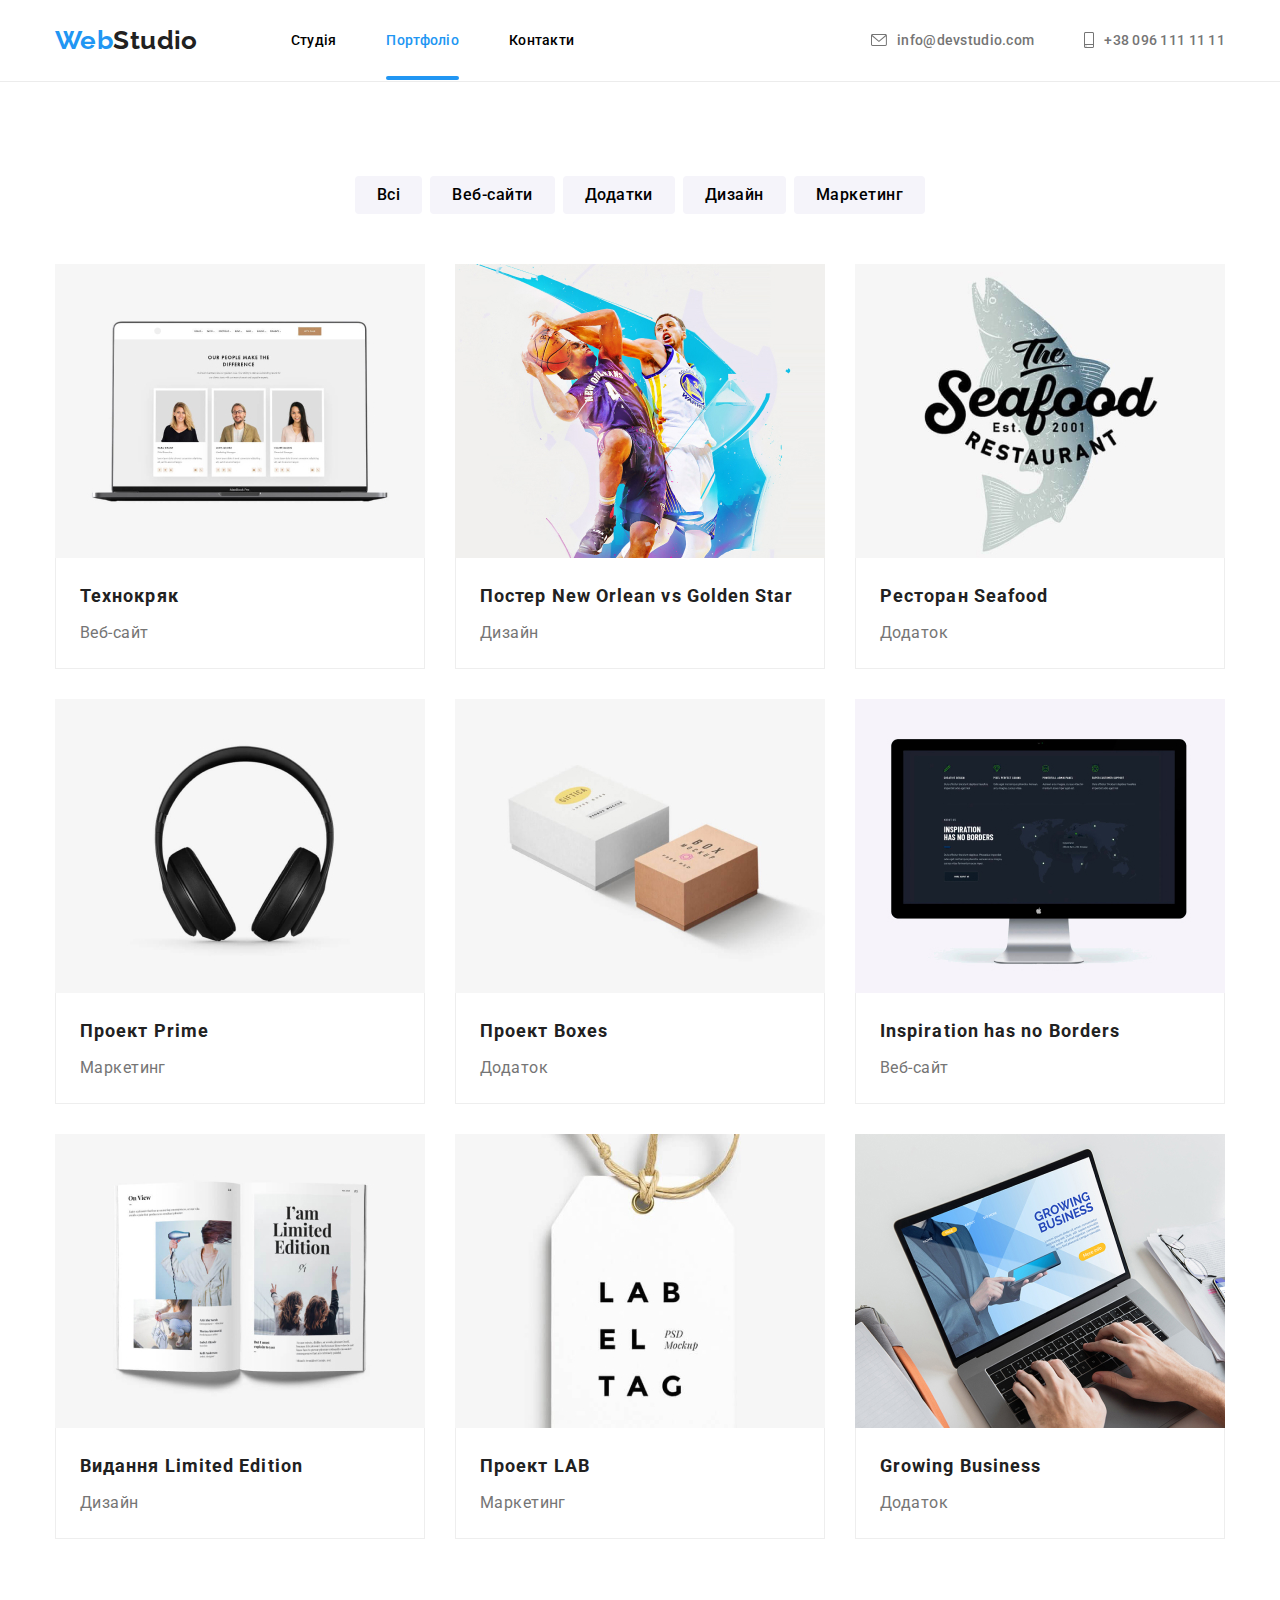
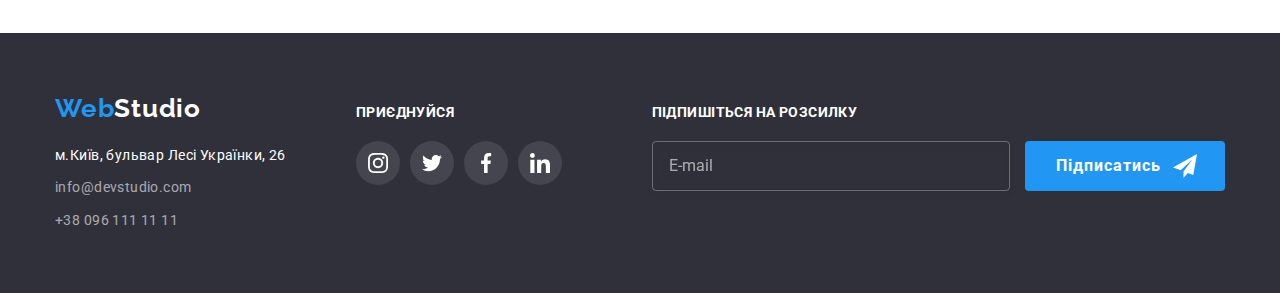
==== portfolio.html @ a579d0d2 "Initial commit" ====
<!DOCTYPE html>
<html lang="en">
	<head>
		<meta charset="UTF-8" />
		<meta http-equiv="X-UA-Compatible" content="IE=edge" />
		<meta name="viewport" content="width=device-width, initial-scale=1.0" />
		<link rel="preconnect" href="https://fonts.googleapis.com" />
		<link rel="preconnect" href="https://fonts.gstatic.com" crossorigin />
		<link
			href="https://fonts.googleapis.com/css2?family=Raleway:wght@700&family=Roboto:wght@400;500;700;900&display=swap"
			rel="stylesheet"
		/>
		<link
			rel="stylesheet"
			href="https://cdnjs.cloudflare.com/ajax/libs/modern-normalize/1.1.0/modern-normalize.min.css"
		/>
		<link rel="stylesheet" href="./css/main.min.css" />
		<title>goit-markup-hw-02</title>
	</head>
	<body class="Page">
		<!--header-->
		<header class="header header-line">
			<div class="header__group container">
				<nav class="header__nav">
<a class="logo link-decor logo-decor" href="./index.html"> Web<span class="logo-dark">Studio</span></a>

					<ul class="nav list">
						<li class="nav__item"> 
							<a class="nav__link link-decor " href="./index.html">Студія</a>
						</li>
						<li class="nav__item"> 
							<a class="nav__link link-decor nav__link--active" href="./portfolio.html">Портфоліо</a>
						</li>
						<li class="nav__item"> 
							<a class="nav__link link-decor" href="#footer">Контакти</a>
						</li>
					</ul>
				</nav>

				<ul class="contacts list">
					<li class="contacts__item">
						<a class="contacts__link link-decor" href="mailto:info@devstudio.com">
							<svg class="contacts__icon-mail">
								<use href="./images/icons.svg#icon-envelope"></use>
							</svg>
							info@devstudio.com
						</a>
					</li>
					<li class="contacts__item">
						<a class="contacts__link link-decor" href="tel:+380961111111">
							<svg class="contacts__icon-phone">
								<use href="./images/icons.svg#icon-smartphone"></use>
							</svg>
							+38 096 111 11 11
						</a>
					</li>
				</ul>
			</div>
		</header>
		<!-- Main content -->
		<main>
			<!-- навігатор по сайту -->
			<section class="portfolio section">
				<div class="container">
					<h1 class="visually-hidden">Наші пропозиції</h1>
					<ul class="portfolio-nav__list list">
						<li class="portfolio-nav__item"><button type="button" class="portfolio-nav__btn">Всі</button></li>
						<li class="portfolio-nav__item"><button type="button" class="portfolio-nav__btn">Веб-сайти</button></li>
						<li class="portfolio-nav__item"><button type="button" class="portfolio-nav__btn">Додатки</button></li>
						<li class="portfolio-nav__item"><button type="button" class="portfolio-nav__btn">Дизайн</button></li>
						<li class="portfolio-nav__item"><button type="button" class="portfolio-nav__btn">Маркетинг</button></li>
					</ul>

					<!-- пропозиції -->
					<ul class="proposition list">
						<li class="proposition__item">
							<a class="proposition__link" href="">
								<div class="overlay">
									<img src="images/img.jpg" alt="laptop" width="370" />
									<p class="overlay__text">
										Ресурс пропонує комплексні пропозиції з різним рівнем функціоналу та сервісів. Все це дозволить
										відвідувачу отримати вичерпні відомості про компанію чи приватну особу.
									</p>
								</div>
								<div class="proposition__decor-text">
									<h2 class="proposition__title">Технокряк</h2>
									<p class="proposition__content">Веб-сайт</p>
								</div>
							</a>
						</li>

						<li class="proposition__item">
							<a class="proposition__link " href="">
								<div class="overlay">
									<img src="images/img1.jpg" alt="basketball" width="370" />
									<p class="overlay__text">
										Ресурс пропонує комплексні пропозиції з різним рівнем функціоналу та сервісів. Все це дозволить
										відвідувачу отримати вичерпні відомості про компанію чи приватну особу.
									</p>
								</div>
								<div class="proposition__decor-text">
									<h2 class="proposition__title">Постер New Orlean vs Golden Star</h2>
									<p class="proposition__content">Дизайн</p>
								</div>
							</a>
						</li>

						<li class="proposition__item">
							<a class="proposition__link" href="">
								<div class="overlay">
									<img src="images/img2.jpg" alt=" logo Seafood restaurant" width="370" />
									<p class="overlay__text">
										Ресурс пропонує комплексні пропозиції з різним рівнем функціоналу та сервісів. Все це дозволить
										відвідувачу отримати вичерпні відомості про компанію чи приватну особу.
									</p>
								</div>
								<div class="proposition__decor-text">
									<h2 class="proposition__title">Ресторан Seafood</h2>
									<p class="proposition__content">Додаток</p>
								</div>
							</a>
						</li>

						<li class="proposition__item">
							<a class="proposition__link" href="">
								<div class="overlay">
									<img src="images/img3.jpg" alt="headphone" width="370" />
									<p class="overlay__text">
										Ресурс пропонує комплексні пропозиції з різним рівнем функціоналу та сервісів. Все це дозволить
										відвідувачу отримати вичерпні відомості про компанію чи приватну особу.
									</p>
								</div>
								<div class="proposition__decor-text">
									<h2 class="proposition__title">Проект Prime</h2>
									<p class="proposition__content">Маркетинг</p>
								</div>
							</a>
						</li>

						<li class="proposition__item">
							<a class="proposition__link" href="">
								<div class="overlay">
									<img src="images/img4.jpg" alt="two small boxes" width="370" />
									<p class="overlay__text">
										Ресурс пропонує комплексні пропозиції з різним рівнем функціоналу та сервісів. Все це дозволить
										відвідувачу отримати вичерпні відомості про компанію чи приватну особу.
									</p>
								</div>
								<div class="proposition__decor-text">
									<h2 class="proposition__title">Проект Boxes</h2>
									<p class="proposition__content">Додаток</p>
								</div>
							</a>
						</li>

						<li class="proposition__item">
							<a class="proposition__link" href="">
								<div class="overlay">
									<img src="images/img5.jpg" alt="monitor" width="370" />
									<p class="overlay__text">
										Ресурс пропонує комплексні пропозиції з різним рівнем функціоналу та сервісів. Все це дозволить
										відвідувачу отримати вичерпні відомості про компанію чи приватну особу.
									</p>
								</div>
								<div class="proposition__decor-text">
									<h2 class="proposition__title">Inspiration has no Borders</h2>
									<p class="proposition__content">Веб-сайт</p>
								</div>
							</a>
						</li>

						<li class="proposition__item">
							<a class="proposition__link" href="">
								<div class="overlay">
									<img src="images/img6.jpg" alt="a book" width="370" />
									<p class="overlay__text">
										Ресурс пропонує комплексні пропозиції з різним рівнем функціоналу та сервісів. Все це дозволить
										відвідувачу отримати вичерпні відомості про компанію чи приватну особу.
									</p>
								</div>
								<div class="proposition__decor-text">
									<h2 class="proposition__title">Видання Limited Edition</h2>
									<p class="proposition__content">Дизайн</p>
								</div>
							</a>
						</li>

						<li class="proposition__item">
							<a class="proposition__link" href="">
								<div class="overlay">
									<img src="images/img7.jpg" alt="some label" width="370" />
									<p class="overlay__text">
										Ресурс пропонує комплексні пропозиції з різним рівнем функціоналу та сервісів. Все це дозволить
										відвідувачу отримати вичерпні відомості про компанію чи приватну особу.
									</p>
								</div>
								<div class="proposition__decor-text">
									<h2 class="proposition__title">Проект LAB</h2>
									<p class="proposition__content">Маркетинг</p>
								</div>
							</a>
						</li>

						<li class="proposition__item">
							<a class="proposition__link" href="">
								<div class="overlay">
									<img src="images/img8.jpg" alt="some one work at laptop" width="370" />
									<p class="overlay__text">
										Ресурс пропонує комплексні пропозиції з різним рівнем функціоналу та сервісів. Все це дозволить
										відвідувачу отримати вичерпні відомості про компанію чи приватну особу.
									</p>
								</div>
								<div class="proposition__decor-text">
									<h2 class="proposition__title">Growing Business</h2>
									<p class="proposition__content">Додаток</p>
								</div>
							</a>
						</li>
					</ul>
				</div>
			</section>
		</main>
		<!-- footer -->
		<footer id="footer" class="footer">
			<div class="footer__group container ">
				<div class="group">
					<a class="footer__link link-decor " href="./index.html">
						<span class="logo">Web</span><span class="footer--logo-white">Studio</span>
					</a>
					<address class="address">
						<ul class="list">
							<li class="address__item">
								<a
									class="address__location link-decor"
									href="https://goo.gl/maps/icbzuspawYWSh7ycA"
									target="_blank"
									rel="noreferrer noopener nofollow"
								>
									м.Київ, бульвар Лесі Українки, 26
								</a>
							</li>
							<li class="address__item">
								<a class="address__contact link-decor" href="mailto:info@devstudio.com">info@devstudio.com</a>
							</li>
							<li class="address__item">
								<a class="address__contact link-decor" href="tel:+380961111111">+38 096 111 11 11</a>
							</li>
						</ul>
					</address>
				</div>
				<div class="join">
					<p class="join__title">Приєднуйся</p>
					<ul class="join__list list">
						<li class="join__item">
							<a class="join__link link-decor" href="">
								<svg class="join__icon">
									<use href="./images/icons.svg#icon-instagram"></use>
								</svg>
							</a>
						</li>
						<li class="join__item">
							<a class="join__link link-decor" href="">
								<svg class="join__icon">
									<use href="./images/icons.svg#icon-twitter"></use>
								</svg>
							</a>
						</li>
						<li class="join__item">
							<a class="join__link link-decor" href="">
								<svg class="join__icon">
									<use href="./images/icons.svg#icon-facebook"></use>
								</svg>
							</a>
						</li>
						<li class="join__item">
							<a class="join__link  link-decor" href="">
								<svg class="join__icon">
									<use href="./images/icons.svg#icon-linkedin"></use>
								</svg>
							</a>
						</li>
					</ul>
				</div>
				<div class="subscription">
					<p class="subscription__title">Підпишіться на розсилку</p>
					<form>
						<label>
							<input class="subscription__input" type="text" name="sing-up" placeholder="E-mail" required />
						</label>

						<button class="subscription__btn" type="submit">
							Підписатись
							<svg class="subscription__icon">
								<use href="./images/icons.svg#icon-send"></use>
							</svg>
						</button>
					</form>
				</div>
			</div>
		</footer>

	</body>
</html>
---- css/main.min.css ----
body{font-family:"Roboto",sans-serif;color:var(--main-color);letter-spacing:.03em;background-color:var(--main-backg-color);font-size:14px;font-weight:400}h1,h2,h3,h4,h5,h6,p{margin:0}.visually-hidden{position:absolute;width:1px;height:1px;margin:-1px;border:0;padding:0;white-space:nowrap;-webkit-clip-path:inset(100%);clip-path:inset(100%);clip:rect(0 0 0 0);overflow:hidden}.list{list-style:none;margin:0;padding-left:0}img{display:block;max-width:100%;height:auto}.container{width:1200px;padding:0px 15px;margin:0 auto}.section{padding-top:94px;padding-bottom:94px}.link-decor{text-decoration:none}.section-hero{text-align:center;font-weight:700;font-size:36px;line-height:1.17;margin-bottom:50px}.header__group{display:-webkit-box;display:-ms-flexbox;display:flex;-webkit-box-align:center;-ms-flex-align:center;align-items:center}.header__group .header__nav{display:-webkit-box;display:-ms-flexbox;display:flex;-webkit-box-align:center;-ms-flex-align:center;align-items:center}.logo{-ms-flex-item-align:center;align-self:center;color:#212121;font-family:"Raleway",sans-serif;font-weight:700;font-size:26px;line-height:1.19;color:#2196f3}.logo-dark{color:#212121}.logo-decor{margin-right:93px}.nav{display:-webkit-box;display:-ms-flexbox;display:flex;margin-top:32px;margin-bottom:32px}.nav__item+.nav__item{margin-left:50px}.nav__link{padding-top:32px;padding-bottom:32px;color:currentColor;font-weight:500;line-height:1.14;letter-spacing:.02em;-webkit-transition:color 250ms cubic-bezier(0.4, 0, 0.2, 1);transition:color 250ms cubic-bezier(0.4, 0, 0.2, 1)}.nav__link:hover,.nav__link:focus{color:#2196f3}.nav__link--active{position:relative;color:#2196f3}.nav__link--active:after{content:"";position:absolute;display:block;bottom:0;left:0;width:100%;height:4px;border-radius:2px;background-color:#2196f3}.contacts{display:-webkit-box;display:-ms-flexbox;display:flex;margin-left:auto}.contacts__item{display:-webkit-box;display:-ms-flexbox;display:flex;-webkit-box-align:center;-ms-flex-align:center;align-items:center}.contacts__item+.contacts__item{margin-left:50px}.contacts__link{display:-webkit-box;display:-ms-flexbox;display:flex;-webkit-box-align:center;-ms-flex-align:center;align-items:center;padding:32px 0;font-weight:500;line-height:1.14px;letter-spacing:.02em;color:#757575;-webkit-transition:color 250ms cubic-bezier(0.4, 0, 0.2, 1);transition:color 250ms cubic-bezier(0.4, 0, 0.2, 1)}.contacts__link:hover,.contacts__link:focus{color:#2196f3}.contacts__icon-mail{fill:currentColor;width:16px;height:12px;margin-right:10px}.contacts__icon-mail:hover{fill:#2196f3}.contacts__icon-phone{fill:currentColor;width:10px;height:16px;margin-right:10px}.contacts__icon-phone:hover{fill:#2196f3}.hero{text-align:center;padding-top:200px;padding-bottom:200px;max-width:1600px;height:600px;margin-left:auto;margin-right:auto;background-image:-webkit-gradient(linear, left top, left bottom, from(rgba(47, 48, 58, 0.4)), to(rgba(47, 48, 58, 0.4))),url(../images/hero.jpg);background-image:linear-gradient(rgba(47, 48, 58, 0.4), rgba(47, 48, 58, 0.4)),url(../images/hero.jpg);background-position:center;background-color:#2f303a;background-repeat:no-repeat;background-size:cover}.hero .hero__title{width:696px;margin:0 auto;margin-bottom:30px;color:#fff;font-weight:900;font-size:44px;line-height:1.36;letter-spacing:.06em;text-transform:uppercase}.order-btn{width:200px;height:50px;border-radius:4px;border:none;background:#2196f3;color:#fff;font-weight:700;font-size:16px;line-height:1.88;letter-spacing:.06em;cursor:pointer;-webkit-transition:background-color 250ms cubic-bezier(0.4, 0, 0.2, 1),-webkit-box-shadow 250ms cubic-bezier(0.4, 0, 0.2, 1);transition:background-color 250ms cubic-bezier(0.4, 0, 0.2, 1),-webkit-box-shadow 250ms cubic-bezier(0.4, 0, 0.2, 1);transition:background-color 250ms cubic-bezier(0.4, 0, 0.2, 1),box-shadow 250ms cubic-bezier(0.4, 0, 0.2, 1);transition:background-color 250ms cubic-bezier(0.4, 0, 0.2, 1),box-shadow 250ms cubic-bezier(0.4, 0, 0.2, 1),-webkit-box-shadow 250ms cubic-bezier(0.4, 0, 0.2, 1)}.order-btn:hover,.order-btn:focus{background-color:#188ce8;-webkit-box-shadow:0px 4px 4px rgba(0,0,0,.15);box-shadow:0px 4px 4px rgba(0,0,0,.15)}.backdrop{position:fixed;top:0;left:0;width:100%;height:100%;opacity:1;z-index:1;background-color:rgba(0,0,0,.2);-webkit-transition:opacity 250ms cubic-bezier(0.4, 0, 0.2, 1);transition:opacity 250ms cubic-bezier(0.4, 0, 0.2, 1)}.backdrop.is-hidden{opacity:0;pointer-events:none}.modal{position:absolute;top:50%;left:50%;-webkit-transform:translate(-50%, -50%) scale(1);transform:translate(-50%, -50%) scale(1);margin:0 auto;padding:40px;width:528px;height:581px;background-color:#fff;-webkit-box-shadow:0px 1px 3px rgba(0,0,0,.12),0px 1px 1px rgba(0,0,0,.14),0px 2px 1px rgba(0,0,0,.2);box-shadow:0px 1px 3px rgba(0,0,0,.12),0px 1px 1px rgba(0,0,0,.14),0px 2px 1px rgba(0,0,0,.2);border-radius:4px}.modal-btn{position:absolute;right:8px;top:8px;display:-webkit-box;display:-ms-flexbox;display:flex;-webkit-box-pack:center;-ms-flex-pack:center;justify-content:center;border-radius:50%;border:1px solid rgba(0,0,0,.1);width:30px;height:30px;background-color:#fff;cursor:pointer;text-decoration:none;-webkit-transition:fill 250ms cubic-bezier(0.4, 0, 0.2, 1),-webkit-box-shadow 250ms cubic-bezier(0.4, 0, 0.2, 1);transition:fill 250ms cubic-bezier(0.4, 0, 0.2, 1),-webkit-box-shadow 250ms cubic-bezier(0.4, 0, 0.2, 1);transition:box-shadow 250ms cubic-bezier(0.4, 0, 0.2, 1),fill 250ms cubic-bezier(0.4, 0, 0.2, 1);transition:box-shadow 250ms cubic-bezier(0.4, 0, 0.2, 1),fill 250ms cubic-bezier(0.4, 0, 0.2, 1),-webkit-box-shadow 250ms cubic-bezier(0.4, 0, 0.2, 1)}.modal-btn:hover,.modal-btn:focus{fill:#2196f3;-webkit-box-shadow:0px 1px 3px rgba(0,0,0,.12),0px 1px 1px rgba(0,0,0,.14),0px 2px 1px rgba(0,0,0,.2);box-shadow:0px 1px 3px rgba(0,0,0,.12),0px 1px 1px rgba(0,0,0,.14),0px 2px 1px rgba(0,0,0,.2)}.modal-btn-icon{width:11px;height:11px;-ms-flex-item-align:center;align-self:center}.form{display:inline-block;width:100%;height:100%;text-align:center}.form__title{margin-bottom:12px;font-weight:700;font-size:20px;line-height:1.15;text-align:center}.form__label{display:block;position:relative;text-align:initial}.form__label+.form__label{margin-top:10px}.form__name{font-size:12px;line-height:1.17;letter-spacing:.01em;color:#757575}.form__input{margin-top:4px;width:448px;height:40px;padding-left:42px;border:1px solid rgba(33,33,33,.2);border-radius:4px;-webkit-transition:border-color 250ms cubic-bezier(0.4, 0, 0.2, 1);transition:border-color 250ms cubic-bezier(0.4, 0, 0.2, 1);outline:rgba(0,0,0,0)}.form__input:focus{border-color:#2196f3}.form__icon{position:absolute;left:12px;bottom:11px;width:18px;height:18px;-webkit-transition:fill 250ms cubic-bezier(0.4, 0, 0.2, 1);transition:fill 250ms cubic-bezier(0.4, 0, 0.2, 1)}.form__input:focus+.form__icon{fill:#2196f3}.form__textarea{margin-top:4px;resize:none;width:448px;height:120px;border:1px solid rgba(33,33,33,.2);border-radius:4px;padding:12px 16px;font-size:12px;line-height:14px;letter-spacing:.01em;-webkit-transition:border-color 250ms cubic-bezier(0.4, 0, 0.2, 1);transition:border-color 250ms cubic-bezier(0.4, 0, 0.2, 1);outline:rgba(0,0,0,0)}.form__textarea:focus{border-color:#2196f3}.form__textarea::-webkit-input-placeholder{color:rgba(117,117,117,.5);font-weight:400;font-size:14px;line-height:1.14;letter-spacing:.01em}.form__textarea::-moz-placeholder{color:rgba(117,117,117,.5);font-weight:400;font-size:14px;line-height:1.14;letter-spacing:.01em}.form__textarea:-ms-input-placeholder{color:rgba(117,117,117,.5);font-weight:400;font-size:14px;line-height:1.14;letter-spacing:.01em}.form__textarea::-ms-input-placeholder{color:rgba(117,117,117,.5);font-weight:400;font-size:14px;line-height:1.14;letter-spacing:.01em}.form__textarea::placeholder{color:rgba(117,117,117,.5);font-weight:400;font-size:14px;line-height:1.14;letter-spacing:.01em}.confirm{display:-webkit-box;display:-ms-flexbox;display:flex;-webkit-box-pack:center;-ms-flex-pack:center;justify-content:center;-webkit-box-align:center;-ms-flex-align:center;align-items:center;margin-top:10px;margin-bottom:30px}.confirm__checkbox{position:absolute;width:1px;height:1px;margin:-1px;border:0;padding:0;white-space:nowrap;-webkit-clip-path:inset(100%);clip-path:inset(100%);clip:rect(0 0 0 0);overflow:hidden}.confirm__agree{display:block;width:16px;height:15px;border:2px solid #212121;border-radius:3px;-webkit-transition-property:background-color,background-image,border-color;transition-property:background-color,background-image,border-color;-webkit-transition-duration:250ms;transition-duration:250ms;-webkit-transition-timing-function:cubic-bezier(0.4, 0, 0.2, 1);transition-timing-function:cubic-bezier(0.4, 0, 0.2, 1)}.confirm__checkbox:checked+.confirm__agree{border-color:#2196f3;background-color:#2196f3;background-image:url(../images/icon-check.svg);background-repeat:no-repeat;background-size:cover;background-origin:border-box}.confirm__text{margin-left:8px;line-height:1.71;color:#757575}.confirm__link{color:#2196f3;margin-left:3px}.submit-btn{width:200px;height:50px;border-radius:4px;border:none;background:#2196f3;color:#fff;font-weight:700;font-size:16px;line-height:1.88;letter-spacing:.06em;cursor:pointer;-webkit-transition:background-color 250ms cubic-bezier(0.4, 0, 0.2, 1),-webkit-box-shadow 250ms cubic-bezier(0.4, 0, 0.2, 1);transition:background-color 250ms cubic-bezier(0.4, 0, 0.2, 1),-webkit-box-shadow 250ms cubic-bezier(0.4, 0, 0.2, 1);transition:background-color 250ms cubic-bezier(0.4, 0, 0.2, 1),box-shadow 250ms cubic-bezier(0.4, 0, 0.2, 1);transition:background-color 250ms cubic-bezier(0.4, 0, 0.2, 1),box-shadow 250ms cubic-bezier(0.4, 0, 0.2, 1),-webkit-box-shadow 250ms cubic-bezier(0.4, 0, 0.2, 1)}.submit-btn:hover,.submit-btn:focus{background-color:#188ce8;-webkit-box-shadow:0px 4px 4px rgba(0,0,0,.15);box-shadow:0px 4px 4px rgba(0,0,0,.15)}.features__list{display:-webkit-box;display:-ms-flexbox;display:flex}.features__item{width:270px}.features__item+.features__item{margin-left:30px}.features__decor{text-align:center;margin-bottom:30px;padding-top:25px;padding-bottom:25px;background-color:#f5f4fa;border-radius:4px}.features__icon{width:70px;height:70px}.features__title{font-size:14px;font-weight:700;line-height:1.42;text-transform:uppercase;margin-bottom:10px}.features__content{line-height:1.71;color:#757575}.work{padding-bottom:94px}.work__list{display:-webkit-box;display:-ms-flexbox;display:flex}.work__item+.work__item{margin-left:30px}.work__item{position:relative}.work__text{position:absolute;display:-webkit-box;display:-ms-flexbox;display:flex;-webkit-box-pack:center;-ms-flex-pack:center;justify-content:center;-webkit-box-align:center;-ms-flex-align:center;align-items:center;width:100%;height:70px;bottom:0;font-weight:700;line-height:1.14;text-align:center;text-transform:uppercase;background-color:rgba(47,48,58,.8);color:#fff}.team--bg{background-color:#f5f4fa}.team__list{display:-webkit-box;display:-ms-flexbox;display:flex}.team__item{background-color:#fff;-webkit-box-shadow:0px 1px 3px rgba(0,0,0,.12),0px 1px 1px rgba(0,0,0,.14),0px 2px 1px rgba(0,0,0,.2);box-shadow:0px 1px 3px rgba(0,0,0,.12),0px 1px 1px rgba(0,0,0,.14),0px 2px 1px rgba(0,0,0,.2);border-radius:0px 0px 4px 4px}.team__item+.team__item{margin-left:30px}.team__decor{padding:30px 0}.team__name{font-weight:500;font-size:16px;line-height:1.19;text-align:center;margin-bottom:10px}.team__profesion{text-align:center;font-size:16px;line-height:1.19;margin-bottom:16px;color:#757575}.networks__list{display:-webkit-box;display:-ms-flexbox;display:flex;-webkit-box-pack:center;-ms-flex-pack:center;justify-content:center}.networks__item:not(:last-child){margin-right:10px}.networks__link{display:-webkit-box;display:-ms-flexbox;display:flex;-webkit-box-pack:center;-ms-flex-pack:center;justify-content:center;-webkit-box-align:center;-ms-flex-align:center;align-items:center;color:#afb1b8;width:44px;height:44px;border-radius:50%;-webkit-transition:background-color 250ms cubic-bezier(0.4, 0, 0.2, 1),color 250ms cubic-bezier(0.4, 0, 0.2, 1);transition:background-color 250ms cubic-bezier(0.4, 0, 0.2, 1),color 250ms cubic-bezier(0.4, 0, 0.2, 1)}.networks__link:hover,.networks__link:focus{background-color:#2196f3;color:#fff}.networks--icon{fill:currentColor;width:20px;height:20px}.customers__list{display:-webkit-box;display:-ms-flexbox;display:flex}.customers__item:not(:last-child){margin-right:30px}.customers__link{display:-webkit-box;display:-ms-flexbox;display:flex;-webkit-box-pack:center;-ms-flex-pack:center;justify-content:center;-webkit-box-align:center;-ms-flex-align:center;align-items:center;width:170px;height:92px;border:1px solid #afb1b8;border-radius:4px;color:#afb1b8;-webkit-transition:color 250ms cubic-bezier(0.4, 0, 0.2, 1),border-color 250ms cubic-bezier(0.4, 0, 0.2, 1);transition:color 250ms cubic-bezier(0.4, 0, 0.2, 1),border-color 250ms cubic-bezier(0.4, 0, 0.2, 1)}.customers__link:hover,.customers__link:focus{color:#2196f3;border-color:#2196f3}.customers--icon{fill:currentColor;width:106px;height:60px}.footer{padding:60px 0;background-color:#2f303a}.footer__group{display:-webkit-box;display:-ms-flexbox;display:flex;-webkit-box-align:baseline;-ms-flex-align:baseline;align-items:baseline}.footer__link{display:inline-block;margin-bottom:20px;font-family:"Raleway";font-style:normal;font-weight:700;font-size:26px;line-height:1.19px;letter-spacing:.03em}.footer--logo-white{color:#fff}.address{font-style:normal}.address__item+.address__item{margin-top:9px}.address__location{color:#fff;font-weight:400;line-height:1.71;-webkit-transition:color 250ms cubic-bezier(0.4, 0, 0.2, 1);transition:color 250ms cubic-bezier(0.4, 0, 0.2, 1)}.address__location:hover,.address__location:focus{color:#2196f3}.address__contact{font-weight:400;line-height:1.71;color:rgba(255,255,255,.6);-webkit-transition:color 250ms cubic-bezier(0.4, 0, 0.2, 1);transition:color 250ms cubic-bezier(0.4, 0, 0.2, 1)}.address__contact:hover,.address__contact:focus{color:#2196f3}.join{margin-left:70px}.join__title{margin-bottom:20px;font-weight:700;line-height:1.14;text-transform:uppercase;color:#fff}.join__list{display:-webkit-box;display:-ms-flexbox;display:flex}.join__link{display:-webkit-box;display:-ms-flexbox;display:flex;-webkit-box-pack:center;-ms-flex-pack:center;justify-content:center;-webkit-box-align:center;-ms-flex-align:center;align-items:center;color:#afb1b8;width:44px;height:44px;border-radius:50%;-webkit-transition:background-color 250ms cubic-bezier(0.4, 0, 0.2, 1);transition:background-color 250ms cubic-bezier(0.4, 0, 0.2, 1);background-color:rgba(255,255,255,.1)}.join__link:hover,.join__link:focus{background-color:#2196f3}.join__icon{fill:currentColor;width:20px;height:20px;color:#fff}.join__item:not(:last-child){margin-right:10px}.subscription{margin-left:auto}.subscription__title{margin-bottom:20px;font-weight:700;line-height:1.14;text-transform:uppercase;color:#fff}.subscription__input{width:358px;height:50px;padding-left:16px;border:1px solid rgba(255,255,255,.3);-webkit-filter:drop-shadow(0px 4px 4px rgba(0, 0, 0, 0.15));filter:drop-shadow(0px 4px 4px rgba(0, 0, 0, 0.15));border-radius:4px;background-color:rgba(0,0,0,0);color:#afb1b8;-webkit-transition:border-color 250ms cubic-bezier(0.4, 0, 0.2, 1);transition:border-color 250ms cubic-bezier(0.4, 0, 0.2, 1);outline:rgba(0,0,0,0)}.subscription__input:focus{border-color:#2196f3}.subscription__input::-webkit-input-placeholder{font-size:16px;line-height:20px;color:rgba(255,255,255,.6)}.subscription__input::-moz-placeholder{font-size:16px;line-height:20px;color:rgba(255,255,255,.6)}.subscription__input:-ms-input-placeholder{font-size:16px;line-height:20px;color:rgba(255,255,255,.6)}.subscription__input::-ms-input-placeholder{font-size:16px;line-height:20px;color:rgba(255,255,255,.6)}.subscription__input::placeholder{font-size:16px;line-height:20px;color:rgba(255,255,255,.6)}.subscription__btn{position:relative;margin-left:12px;padding:10px 62px 10px 29px;width:200px;height:50px;border-radius:4px;border:none;background-color:#2196f3;color:#fff;font-weight:700;font-size:16px;line-height:1.88;letter-spacing:.06em;font-family:inherit;cursor:pointer;-webkit-transition:background-color 250ms cubic-bezier(0.4, 0, 0.2, 1),-webkit-box-shadow 250ms cubic-bezier(0.4, 0, 0.2, 1);transition:background-color 250ms cubic-bezier(0.4, 0, 0.2, 1),-webkit-box-shadow 250ms cubic-bezier(0.4, 0, 0.2, 1);transition:background-color 250ms cubic-bezier(0.4, 0, 0.2, 1),box-shadow 250ms cubic-bezier(0.4, 0, 0.2, 1);transition:background-color 250ms cubic-bezier(0.4, 0, 0.2, 1),box-shadow 250ms cubic-bezier(0.4, 0, 0.2, 1),-webkit-box-shadow 250ms cubic-bezier(0.4, 0, 0.2, 1)}.subscription__btn:hover,.subscription__btn:focus{background-color:#188ce8;-webkit-box-shadow:0px 4px 4px rgba(0,0,0,.15);box-shadow:0px 4px 4px rgba(0,0,0,.15)}.subscription__icon{position:absolute;top:13px;right:28px;width:24px;height:24px}.header-line{border-bottom:1px solid #ececec}.portfolio-nav__list{display:-webkit-box;display:-ms-flexbox;display:flex;-webkit-box-pack:center;-ms-flex-pack:center;justify-content:center;margin-bottom:50px}.portfolio-nav__item+.portfolio-nav__item{margin-left:8px}.portfolio-nav__btn{display:inline-block;border:none;border-radius:4px;font-family:inherit;font-weight:500;font-size:16px;line-height:1.62;text-align:center;letter-spacing:.03em;cursor:pointer;padding:6px 22px;background-color:#f5f4fa;-webkit-transition:color 250ms cubic-bezier(0.4, 0, 0.2, 1),background-color 250ms cubic-bezier(0.4, 0, 0.2, 1),-webkit-box-shadow 250ms cubic-bezier(0.4, 0, 0.2, 1);transition:color 250ms cubic-bezier(0.4, 0, 0.2, 1),background-color 250ms cubic-bezier(0.4, 0, 0.2, 1),-webkit-box-shadow 250ms cubic-bezier(0.4, 0, 0.2, 1);transition:color 250ms cubic-bezier(0.4, 0, 0.2, 1),background-color 250ms cubic-bezier(0.4, 0, 0.2, 1),box-shadow 250ms cubic-bezier(0.4, 0, 0.2, 1);transition:color 250ms cubic-bezier(0.4, 0, 0.2, 1),background-color 250ms cubic-bezier(0.4, 0, 0.2, 1),box-shadow 250ms cubic-bezier(0.4, 0, 0.2, 1),-webkit-box-shadow 250ms cubic-bezier(0.4, 0, 0.2, 1)}.portfolio-nav__btn:hover,.portfolio-nav__btn:focus{background-color:#2196f3;color:#fff;-webkit-box-shadow:0px 3px 1px rgba(0,0,0,.1),0px 1px 2px rgba(0,0,0,.08),0px 2px 2px rgba(0,0,0,.12);box-shadow:0px 3px 1px rgba(0,0,0,.1),0px 1px 2px rgba(0,0,0,.08),0px 2px 2px rgba(0,0,0,.12)}.proposition{display:-webkit-box;display:-ms-flexbox;display:flex;-ms-flex-wrap:wrap;flex-wrap:wrap}.proposition__item{margin-right:30px;margin-bottom:30px}.proposition__item:nth-child(3n){margin-right:0}.proposition__item:nth-last-child(-n+3){margin-bottom:0}.proposition__link{display:block;text-decoration:none;-webkit-transition:-webkit-box-shadow 250ms cubic-bezier(0.4, 0, 0.2, 1);transition:-webkit-box-shadow 250ms cubic-bezier(0.4, 0, 0.2, 1);transition:box-shadow 250ms cubic-bezier(0.4, 0, 0.2, 1);transition:box-shadow 250ms cubic-bezier(0.4, 0, 0.2, 1), -webkit-box-shadow 250ms cubic-bezier(0.4, 0, 0.2, 1)}.proposition__link:hover,.proposition__link:focus{-webkit-box-shadow:0px 1px 1px rgba(0,0,0,.12),0px 4px 4px rgba(0,0,0,.06),1px 4px 6px rgba(0,0,0,.16);box-shadow:0px 1px 1px rgba(0,0,0,.12),0px 4px 4px rgba(0,0,0,.06),1px 4px 6px rgba(0,0,0,.16)}.proposition__decor-text{padding:20px 24px;border:1px solid #eee;border-top:none}.proposition__title{margin-bottom:4px;color:#212121;font-weight:700;font-size:18px;line-height:2;letter-spacing:.06em}.proposition__content{color:#757575;font-size:16px;line-height:1.87}.overlay{position:relative;overflow:hidden}.overlay__text{position:absolute;display:inline-block;top:0;left:0;width:100%;height:100%;font-size:18px;line-height:1.56;color:#fff;opacity:0;background-color:rgba(33,150,243,.9);padding:63px 24px;-webkit-transform:translateY(100%);transform:translateY(100%);-webkit-transition:background-color 250ms cubic-bezier(0.4, 0, 0.2, 1),opacity 250ms cubic-bezier(0.4, 0, 0.2, 1),-webkit-transform 250ms cubic-bezier(0.4, 0, 0.2, 1);transition:background-color 250ms cubic-bezier(0.4, 0, 0.2, 1),opacity 250ms cubic-bezier(0.4, 0, 0.2, 1),-webkit-transform 250ms cubic-bezier(0.4, 0, 0.2, 1);transition:background-color 250ms cubic-bezier(0.4, 0, 0.2, 1),opacity 250ms cubic-bezier(0.4, 0, 0.2, 1),transform 250ms cubic-bezier(0.4, 0, 0.2, 1);transition:background-color 250ms cubic-bezier(0.4, 0, 0.2, 1),opacity 250ms cubic-bezier(0.4, 0, 0.2, 1),transform 250ms cubic-bezier(0.4, 0, 0.2, 1),-webkit-transform 250ms cubic-bezier(0.4, 0, 0.2, 1)}.proposition__link:hover .overlay__text,.proposition__link:focus .overlay__text{opacity:1;-webkit-transform:translateY(0);transform:translateY(0)}/*# sourceMappingURL=main.min.css.map */
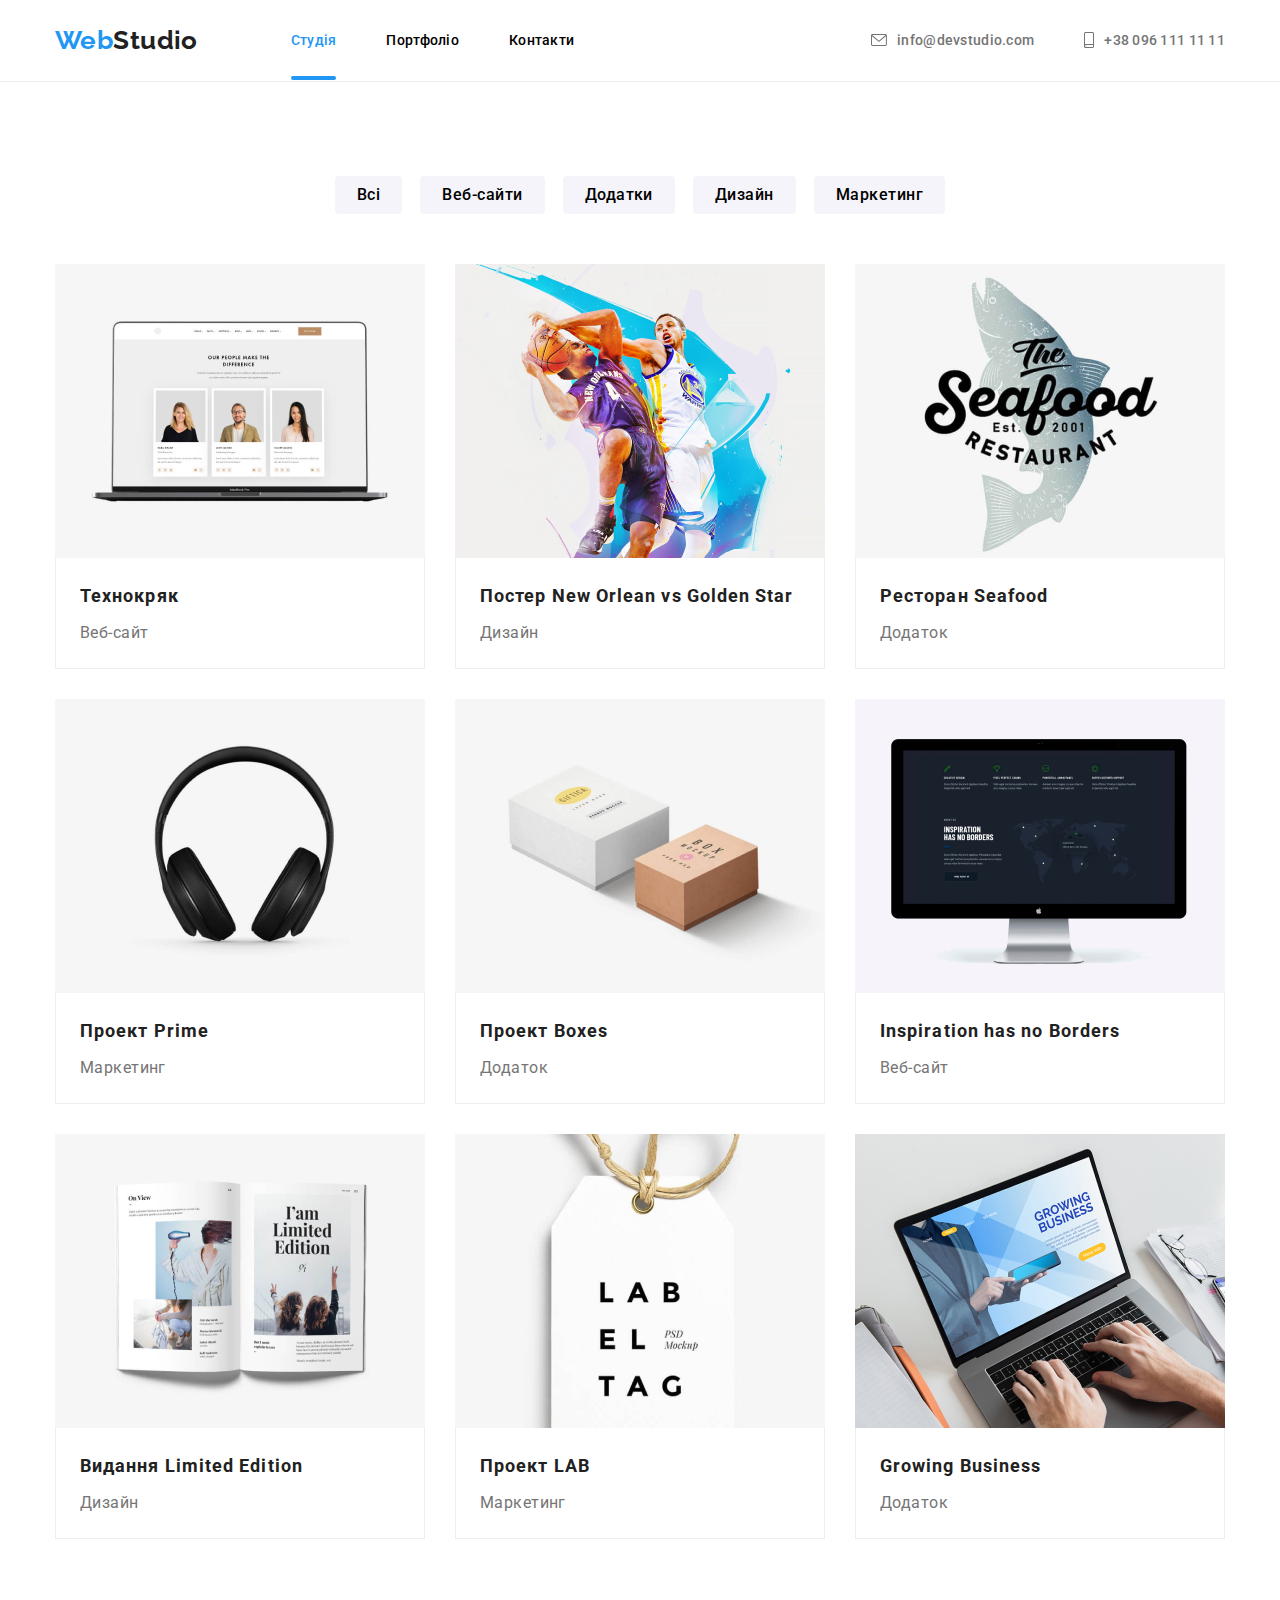
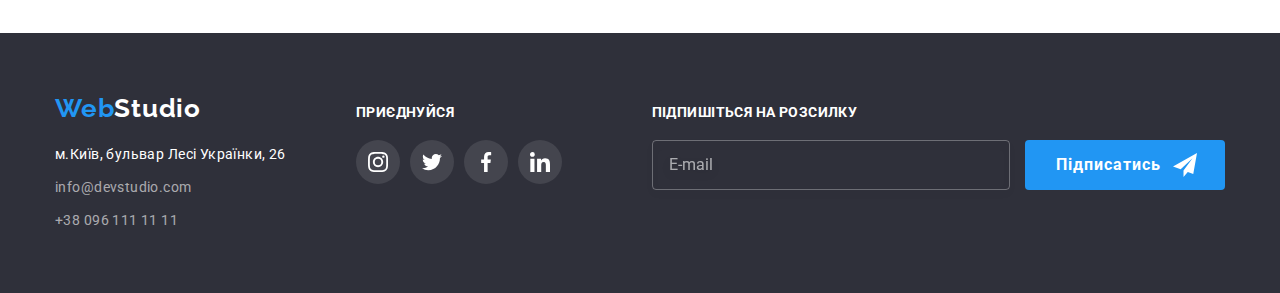
==== commit bca2fb0e: "add adaptive to porfolio" ====
--- a/portfolio.html
+++ b/portfolio.html
@@ -22,16 +22,61 @@
 		<header class="header header-line">
 			<div class="header__group container">
 				<nav class="header__nav">
-<a class="logo link-decor logo-decor" href="./index.html"> Web<span class="logo-dark">Studio</span></a>
+					<a class="logo link-decor logo-decor" href="./index.html"> Web<span class="logo-dark">Studio</span></a>
+
+					<button type="button" class="burger-btn" data-menu-button>
+						<svg class="burger-mobil" width="40" height="40">
+							<use class="icon-burger" href="./images/icons.svg#icon-burger"></use>
+							<use class="icon-close" href="./images/icons.svg#icon-close"></use>
+						</svg>
+					</button>
+
+					<!-- Mobile menu -->
+					<div class="mobile-menu" data-menu>
+						<ul class="mobile-list-nav list">
+							<li class="mobile-item-nav">
+								<a class="mobile-link-nav link-decor active" href="./index.html">Студія</a>
+							</li>
+							<li class="mobile-item-nav">
+								<a class="mobile-link-nav link-decor" href="./portfolio.html">Портфоліо</a>
+							</li>
+							<li class="mobile-item-nav">
+								<a class="mobile-link-nav link-decor" href="#footer">Контакти</a>
+							</li>
+						</ul>
+
+						<ul class="mobile-list-contact list">
+							<li class="mobile-item-contact">
+								<a class="mobile-link-phone link-decor" href="tel:+380961111111">+38 096 111 11 11</a>
+							</li>
+							<li class="mobile-item-contact">
+								<a class="mobile-link-mail link-decor" href="mailto:info@devstudio.com">info@devstudio.com</a>
+							</li>
+						</ul>
+						<ul class="mobile-list-networks list">
+							<li class="mobile-item-networks">
+								<a class="mobile-link-networks link-decor" href="">Instagram</a>
+							</li>
+							<li class="mobile-item-networks">
+								<a class="mobile-link-networks link-decor" href="">Twitter</a>
+							</li>
+							<li class="mobile-item-networks">
+								<a class="mobile-link-networks link-decor" href="">Facebook</a>
+							</li>
+							<li class="mobile-item-networks">
+								<a class="mobile-link-networks link-decor" href="">LinkedIn</a>
+							</li>
+						</ul>
+					</div>
 
 					<ul class="nav list">
-						<li class="nav__item"> 
-							<a class="nav__link link-decor " href="./index.html">Студія</a>
-						</li>
-						<li class="nav__item"> 
-							<a class="nav__link link-decor nav__link--active" href="./portfolio.html">Портфоліо</a>
-						</li>
-						<li class="nav__item"> 
+						<li class="nav__item">
+							<a class="nav__link link-decor nav__link--active" href="./index.html">Студія</a>
+						</li>
+						<li class="nav__item">
+							<a class="nav__link link-decor" href="./portfolio.html">Портфоліо</a>
+						</li>
+						<li class="nav__item">
 							<a class="nav__link link-decor" href="#footer">Контакти</a>
 						</li>
 					</ul>
@@ -90,7 +135,7 @@
 						</li>
 
 						<li class="proposition__item">
-							<a class="proposition__link " href="">
+							<a class="proposition__link" href="">
 								<div class="overlay">
 									<img src="images/img1.jpg" alt="basketball" width="370" />
 									<p class="overlay__text">
@@ -222,9 +267,9 @@
 		</main>
 		<!-- footer -->
 		<footer id="footer" class="footer">
-			<div class="footer__group container ">
+			<div class="footer__group container">
 				<div class="group">
-					<a class="footer__link link-decor " href="./index.html">
+					<a class="footer__link link-decor" href="./index.html">
 						<span class="logo">Web</span><span class="footer--logo-white">Studio</span>
 					</a>
 					<address class="address">
@@ -273,7 +318,7 @@
 							</a>
 						</li>
 						<li class="join__item">
-							<a class="join__link  link-decor" href="">
+							<a class="join__link link-decor" href="">
 								<svg class="join__icon">
 									<use href="./images/icons.svg#icon-linkedin"></use>
 								</svg>
@@ -299,5 +344,6 @@
 			</div>
 		</footer>
 
+		<script src="./js/menu.js"></script>
 	</body>
 </html>
--- a/css/main.min.css
+++ b/css/main.min.css
@@ -1 +1 @@
-body{font-family:"Roboto",sans-serif;color:var(--main-color);letter-spacing:.03em;background-color:var(--main-backg-color);font-size:14px;font-weight:400}h1,h2,h3,h4,h5,h6,p{margin:0}.visually-hidden{position:absolute;width:1px;height:1px;margin:-1px;border:0;padding:0;white-space:nowrap;-webkit-clip-path:inset(100%);clip-path:inset(100%);clip:rect(0 0 0 0);overflow:hidden}.list{list-style:none;margin:0;padding-left:0}img{display:block;max-width:100%;height:auto}.container{width:1200px;padding:0px 15px;margin:0 auto}.section{padding-top:94px;padding-bottom:94px}.link-decor{text-decoration:none}.section-hero{text-align:center;font-weight:700;font-size:36px;line-height:1.17;margin-bottom:50px}.header__group{display:-webkit-box;display:-ms-flexbox;display:flex;-webkit-box-align:center;-ms-flex-align:center;align-items:center}.header__group .header__nav{display:-webkit-box;display:-ms-flexbox;display:flex;-webkit-box-align:center;-ms-flex-align:center;align-items:center}.logo{-ms-flex-item-align:center;align-self:center;color:#212121;font-family:"Raleway",sans-serif;font-weight:700;font-size:26px;line-height:1.19;color:#2196f3}.logo-dark{color:#212121}.logo-decor{margin-right:93px}.nav{display:-webkit-box;display:-ms-flexbox;display:flex;margin-top:32px;margin-bottom:32px}.nav__item+.nav__item{margin-left:50px}.nav__link{padding-top:32px;padding-bottom:32px;color:currentColor;font-weight:500;line-height:1.14;letter-spacing:.02em;-webkit-transition:color 250ms cubic-bezier(0.4, 0, 0.2, 1);transition:color 250ms cubic-bezier(0.4, 0, 0.2, 1)}.nav__link:hover,.nav__link:focus{color:#2196f3}.nav__link--active{position:relative;color:#2196f3}.nav__link--active:after{content:"";position:absolute;display:block;bottom:0;left:0;width:100%;height:4px;border-radius:2px;background-color:#2196f3}.contacts{display:-webkit-box;display:-ms-flexbox;display:flex;margin-left:auto}.contacts__item{display:-webkit-box;display:-ms-flexbox;display:flex;-webkit-box-align:center;-ms-flex-align:center;align-items:center}.contacts__item+.contacts__item{margin-left:50px}.contacts__link{display:-webkit-box;display:-ms-flexbox;display:flex;-webkit-box-align:center;-ms-flex-align:center;align-items:center;padding:32px 0;font-weight:500;line-height:1.14px;letter-spacing:.02em;color:#757575;-webkit-transition:color 250ms cubic-bezier(0.4, 0, 0.2, 1);transition:color 250ms cubic-bezier(0.4, 0, 0.2, 1)}.contacts__link:hover,.contacts__link:focus{color:#2196f3}.contacts__icon-mail{fill:currentColor;width:16px;height:12px;margin-right:10px}.contacts__icon-mail:hover{fill:#2196f3}.contacts__icon-phone{fill:currentColor;width:10px;height:16px;margin-right:10px}.contacts__icon-phone:hover{fill:#2196f3}.hero{text-align:center;padding-top:200px;padding-bottom:200px;max-width:1600px;height:600px;margin-left:auto;margin-right:auto;background-image:-webkit-gradient(linear, left top, left bottom, from(rgba(47, 48, 58, 0.4)), to(rgba(47, 48, 58, 0.4))),url(../images/hero.jpg);background-image:linear-gradient(rgba(47, 48, 58, 0.4), rgba(47, 48, 58, 0.4)),url(../images/hero.jpg);background-position:center;background-color:#2f303a;background-repeat:no-repeat;background-size:cover}.hero .hero__title{width:696px;margin:0 auto;margin-bottom:30px;color:#fff;font-weight:900;font-size:44px;line-height:1.36;letter-spacing:.06em;text-transform:uppercase}.order-btn{width:200px;height:50px;border-radius:4px;border:none;background:#2196f3;color:#fff;font-weight:700;font-size:16px;line-height:1.88;letter-spacing:.06em;cursor:pointer;-webkit-transition:background-color 250ms cubic-bezier(0.4, 0, 0.2, 1),-webkit-box-shadow 250ms cubic-bezier(0.4, 0, 0.2, 1);transition:background-color 250ms cubic-bezier(0.4, 0, 0.2, 1),-webkit-box-shadow 250ms cubic-bezier(0.4, 0, 0.2, 1);transition:background-color 250ms cubic-bezier(0.4, 0, 0.2, 1),box-shadow 250ms cubic-bezier(0.4, 0, 0.2, 1);transition:background-color 250ms cubic-bezier(0.4, 0, 0.2, 1),box-shadow 250ms cubic-bezier(0.4, 0, 0.2, 1),-webkit-box-shadow 250ms cubic-bezier(0.4, 0, 0.2, 1)}.order-btn:hover,.order-btn:focus{background-color:#188ce8;-webkit-box-shadow:0px 4px 4px rgba(0,0,0,.15);box-shadow:0px 4px 4px rgba(0,0,0,.15)}.backdrop{position:fixed;top:0;left:0;width:100%;height:100%;opacity:1;z-index:1;background-color:rgba(0,0,0,.2);-webkit-transition:opacity 250ms cubic-bezier(0.4, 0, 0.2, 1);transition:opacity 250ms cubic-bezier(0.4, 0, 0.2, 1)}.backdrop.is-hidden{opacity:0;pointer-events:none}.modal{position:absolute;top:50%;left:50%;-webkit-transform:translate(-50%, -50%) scale(1);transform:translate(-50%, -50%) scale(1);margin:0 auto;padding:40px;width:528px;height:581px;background-color:#fff;-webkit-box-shadow:0px 1px 3px rgba(0,0,0,.12),0px 1px 1px rgba(0,0,0,.14),0px 2px 1px rgba(0,0,0,.2);box-shadow:0px 1px 3px rgba(0,0,0,.12),0px 1px 1px rgba(0,0,0,.14),0px 2px 1px rgba(0,0,0,.2);border-radius:4px}.modal-btn{position:absolute;right:8px;top:8px;display:-webkit-box;display:-ms-flexbox;display:flex;-webkit-box-pack:center;-ms-flex-pack:center;justify-content:center;border-radius:50%;border:1px solid rgba(0,0,0,.1);width:30px;height:30px;background-color:#fff;cursor:pointer;text-decoration:none;-webkit-transition:fill 250ms cubic-bezier(0.4, 0, 0.2, 1),-webkit-box-shadow 250ms cubic-bezier(0.4, 0, 0.2, 1);transition:fill 250ms cubic-bezier(0.4, 0, 0.2, 1),-webkit-box-shadow 250ms cubic-bezier(0.4, 0, 0.2, 1);transition:box-shadow 250ms cubic-bezier(0.4, 0, 0.2, 1),fill 250ms cubic-bezier(0.4, 0, 0.2, 1);transition:box-shadow 250ms cubic-bezier(0.4, 0, 0.2, 1),fill 250ms cubic-bezier(0.4, 0, 0.2, 1),-webkit-box-shadow 250ms cubic-bezier(0.4, 0, 0.2, 1)}.modal-btn:hover,.modal-btn:focus{fill:#2196f3;-webkit-box-shadow:0px 1px 3px rgba(0,0,0,.12),0px 1px 1px rgba(0,0,0,.14),0px 2px 1px rgba(0,0,0,.2);box-shadow:0px 1px 3px rgba(0,0,0,.12),0px 1px 1px rgba(0,0,0,.14),0px 2px 1px rgba(0,0,0,.2)}.modal-btn-icon{width:11px;height:11px;-ms-flex-item-align:center;align-self:center}.form{display:inline-block;width:100%;height:100%;text-align:center}.form__title{margin-bottom:12px;font-weight:700;font-size:20px;line-height:1.15;text-align:center}.form__label{display:block;position:relative;text-align:initial}.form__label+.form__label{margin-top:10px}.form__name{font-size:12px;line-height:1.17;letter-spacing:.01em;color:#757575}.form__input{margin-top:4px;width:448px;height:40px;padding-left:42px;border:1px solid rgba(33,33,33,.2);border-radius:4px;-webkit-transition:border-color 250ms cubic-bezier(0.4, 0, 0.2, 1);transition:border-color 250ms cubic-bezier(0.4, 0, 0.2, 1);outline:rgba(0,0,0,0)}.form__input:focus{border-color:#2196f3}.form__icon{position:absolute;left:12px;bottom:11px;width:18px;height:18px;-webkit-transition:fill 250ms cubic-bezier(0.4, 0, 0.2, 1);transition:fill 250ms cubic-bezier(0.4, 0, 0.2, 1)}.form__input:focus+.form__icon{fill:#2196f3}.form__textarea{margin-top:4px;resize:none;width:448px;height:120px;border:1px solid rgba(33,33,33,.2);border-radius:4px;padding:12px 16px;font-size:12px;line-height:14px;letter-spacing:.01em;-webkit-transition:border-color 250ms cubic-bezier(0.4, 0, 0.2, 1);transition:border-color 250ms cubic-bezier(0.4, 0, 0.2, 1);outline:rgba(0,0,0,0)}.form__textarea:focus{border-color:#2196f3}.form__textarea::-webkit-input-placeholder{color:rgba(117,117,117,.5);font-weight:400;font-size:14px;line-height:1.14;letter-spacing:.01em}.form__textarea::-moz-placeholder{color:rgba(117,117,117,.5);font-weight:400;font-size:14px;line-height:1.14;letter-spacing:.01em}.form__textarea:-ms-input-placeholder{color:rgba(117,117,117,.5);font-weight:400;font-size:14px;line-height:1.14;letter-spacing:.01em}.form__textarea::-ms-input-placeholder{color:rgba(117,117,117,.5);font-weight:400;font-size:14px;line-height:1.14;letter-spacing:.01em}.form__textarea::placeholder{color:rgba(117,117,117,.5);font-weight:400;font-size:14px;line-height:1.14;letter-spacing:.01em}.confirm{display:-webkit-box;display:-ms-flexbox;display:flex;-webkit-box-pack:center;-ms-flex-pack:center;justify-content:center;-webkit-box-align:center;-ms-flex-align:center;align-items:center;margin-top:10px;margin-bottom:30px}.confirm__checkbox{position:absolute;width:1px;height:1px;margin:-1px;border:0;padding:0;white-space:nowrap;-webkit-clip-path:inset(100%);clip-path:inset(100%);clip:rect(0 0 0 0);overflow:hidden}.confirm__agree{display:block;width:16px;height:15px;border:2px solid #212121;border-radius:3px;-webkit-transition-property:background-color,background-image,border-color;transition-property:background-color,background-image,border-color;-webkit-transition-duration:250ms;transition-duration:250ms;-webkit-transition-timing-function:cubic-bezier(0.4, 0, 0.2, 1);transition-timing-function:cubic-bezier(0.4, 0, 0.2, 1)}.confirm__checkbox:checked+.confirm__agree{border-color:#2196f3;background-color:#2196f3;background-image:url(../images/icon-check.svg);background-repeat:no-repeat;background-size:cover;background-origin:border-box}.confirm__text{margin-left:8px;line-height:1.71;color:#757575}.confirm__link{color:#2196f3;margin-left:3px}.submit-btn{width:200px;height:50px;border-radius:4px;border:none;background:#2196f3;color:#fff;font-weight:700;font-size:16px;line-height:1.88;letter-spacing:.06em;cursor:pointer;-webkit-transition:background-color 250ms cubic-bezier(0.4, 0, 0.2, 1),-webkit-box-shadow 250ms cubic-bezier(0.4, 0, 0.2, 1);transition:background-color 250ms cubic-bezier(0.4, 0, 0.2, 1),-webkit-box-shadow 250ms cubic-bezier(0.4, 0, 0.2, 1);transition:background-color 250ms cubic-bezier(0.4, 0, 0.2, 1),box-shadow 250ms cubic-bezier(0.4, 0, 0.2, 1);transition:background-color 250ms cubic-bezier(0.4, 0, 0.2, 1),box-shadow 250ms cubic-bezier(0.4, 0, 0.2, 1),-webkit-box-shadow 250ms cubic-bezier(0.4, 0, 0.2, 1)}.submit-btn:hover,.submit-btn:focus{background-color:#188ce8;-webkit-box-shadow:0px 4px 4px rgba(0,0,0,.15);box-shadow:0px 4px 4px rgba(0,0,0,.15)}.features__list{display:-webkit-box;display:-ms-flexbox;display:flex}.features__item{width:270px}.features__item+.features__item{margin-left:30px}.features__decor{text-align:center;margin-bottom:30px;padding-top:25px;padding-bottom:25px;background-color:#f5f4fa;border-radius:4px}.features__icon{width:70px;height:70px}.features__title{font-size:14px;font-weight:700;line-height:1.42;text-transform:uppercase;margin-bottom:10px}.features__content{line-height:1.71;color:#757575}.work{padding-bottom:94px}.work__list{display:-webkit-box;display:-ms-flexbox;display:flex}.work__item+.work__item{margin-left:30px}.work__item{position:relative}.work__text{position:absolute;display:-webkit-box;display:-ms-flexbox;display:flex;-webkit-box-pack:center;-ms-flex-pack:center;justify-content:center;-webkit-box-align:center;-ms-flex-align:center;align-items:center;width:100%;height:70px;bottom:0;font-weight:700;line-height:1.14;text-align:center;text-transform:uppercase;background-color:rgba(47,48,58,.8);color:#fff}.team--bg{background-color:#f5f4fa}.team__list{display:-webkit-box;display:-ms-flexbox;display:flex}.team__item{background-color:#fff;-webkit-box-shadow:0px 1px 3px rgba(0,0,0,.12),0px 1px 1px rgba(0,0,0,.14),0px 2px 1px rgba(0,0,0,.2);box-shadow:0px 1px 3px rgba(0,0,0,.12),0px 1px 1px rgba(0,0,0,.14),0px 2px 1px rgba(0,0,0,.2);border-radius:0px 0px 4px 4px}.team__item+.team__item{margin-left:30px}.team__decor{padding:30px 0}.team__name{font-weight:500;font-size:16px;line-height:1.19;text-align:center;margin-bottom:10px}.team__profesion{text-align:center;font-size:16px;line-height:1.19;margin-bottom:16px;color:#757575}.networks__list{display:-webkit-box;display:-ms-flexbox;display:flex;-webkit-box-pack:center;-ms-flex-pack:center;justify-content:center}.networks__item:not(:last-child){margin-right:10px}.networks__link{display:-webkit-box;display:-ms-flexbox;display:flex;-webkit-box-pack:center;-ms-flex-pack:center;justify-content:center;-webkit-box-align:center;-ms-flex-align:center;align-items:center;color:#afb1b8;width:44px;height:44px;border-radius:50%;-webkit-transition:background-color 250ms cubic-bezier(0.4, 0, 0.2, 1),color 250ms cubic-bezier(0.4, 0, 0.2, 1);transition:background-color 250ms cubic-bezier(0.4, 0, 0.2, 1),color 250ms cubic-bezier(0.4, 0, 0.2, 1)}.networks__link:hover,.networks__link:focus{background-color:#2196f3;color:#fff}.networks--icon{fill:currentColor;width:20px;height:20px}.customers__list{display:-webkit-box;display:-ms-flexbox;display:flex}.customers__item:not(:last-child){margin-right:30px}.customers__link{display:-webkit-box;display:-ms-flexbox;display:flex;-webkit-box-pack:center;-ms-flex-pack:center;justify-content:center;-webkit-box-align:center;-ms-flex-align:center;align-items:center;width:170px;height:92px;border:1px solid #afb1b8;border-radius:4px;color:#afb1b8;-webkit-transition:color 250ms cubic-bezier(0.4, 0, 0.2, 1),border-color 250ms cubic-bezier(0.4, 0, 0.2, 1);transition:color 250ms cubic-bezier(0.4, 0, 0.2, 1),border-color 250ms cubic-bezier(0.4, 0, 0.2, 1)}.customers__link:hover,.customers__link:focus{color:#2196f3;border-color:#2196f3}.customers--icon{fill:currentColor;width:106px;height:60px}.footer{padding:60px 0;background-color:#2f303a}.footer__group{display:-webkit-box;display:-ms-flexbox;display:flex;-webkit-box-align:baseline;-ms-flex-align:baseline;align-items:baseline}.footer__link{display:inline-block;margin-bottom:20px;font-family:"Raleway";font-style:normal;font-weight:700;font-size:26px;line-height:1.19px;letter-spacing:.03em}.footer--logo-white{color:#fff}.address{font-style:normal}.address__item+.address__item{margin-top:9px}.address__location{color:#fff;font-weight:400;line-height:1.71;-webkit-transition:color 250ms cubic-bezier(0.4, 0, 0.2, 1);transition:color 250ms cubic-bezier(0.4, 0, 0.2, 1)}.address__location:hover,.address__location:focus{color:#2196f3}.address__contact{font-weight:400;line-height:1.71;color:rgba(255,255,255,.6);-webkit-transition:color 250ms cubic-bezier(0.4, 0, 0.2, 1);transition:color 250ms cubic-bezier(0.4, 0, 0.2, 1)}.address__contact:hover,.address__contact:focus{color:#2196f3}.join{margin-left:70px}.join__title{margin-bottom:20px;font-weight:700;line-height:1.14;text-transform:uppercase;color:#fff}.join__list{display:-webkit-box;display:-ms-flexbox;display:flex}.join__link{display:-webkit-box;display:-ms-flexbox;display:flex;-webkit-box-pack:center;-ms-flex-pack:center;justify-content:center;-webkit-box-align:center;-ms-flex-align:center;align-items:center;color:#afb1b8;width:44px;height:44px;border-radius:50%;-webkit-transition:background-color 250ms cubic-bezier(0.4, 0, 0.2, 1);transition:background-color 250ms cubic-bezier(0.4, 0, 0.2, 1);background-color:rgba(255,255,255,.1)}.join__link:hover,.join__link:focus{background-color:#2196f3}.join__icon{fill:currentColor;width:20px;height:20px;color:#fff}.join__item:not(:last-child){margin-right:10px}.subscription{margin-left:auto}.subscription__title{margin-bottom:20px;font-weight:700;line-height:1.14;text-transform:uppercase;color:#fff}.subscription__input{width:358px;height:50px;padding-left:16px;border:1px solid rgba(255,255,255,.3);-webkit-filter:drop-shadow(0px 4px 4px rgba(0, 0, 0, 0.15));filter:drop-shadow(0px 4px 4px rgba(0, 0, 0, 0.15));border-radius:4px;background-color:rgba(0,0,0,0);color:#afb1b8;-webkit-transition:border-color 250ms cubic-bezier(0.4, 0, 0.2, 1);transition:border-color 250ms cubic-bezier(0.4, 0, 0.2, 1);outline:rgba(0,0,0,0)}.subscription__input:focus{border-color:#2196f3}.subscription__input::-webkit-input-placeholder{font-size:16px;line-height:20px;color:rgba(255,255,255,.6)}.subscription__input::-moz-placeholder{font-size:16px;line-height:20px;color:rgba(255,255,255,.6)}.subscription__input:-ms-input-placeholder{font-size:16px;line-height:20px;color:rgba(255,255,255,.6)}.subscription__input::-ms-input-placeholder{font-size:16px;line-height:20px;color:rgba(255,255,255,.6)}.subscription__input::placeholder{font-size:16px;line-height:20px;color:rgba(255,255,255,.6)}.subscription__btn{position:relative;margin-left:12px;padding:10px 62px 10px 29px;width:200px;height:50px;border-radius:4px;border:none;background-color:#2196f3;color:#fff;font-weight:700;font-size:16px;line-height:1.88;letter-spacing:.06em;font-family:inherit;cursor:pointer;-webkit-transition:background-color 250ms cubic-bezier(0.4, 0, 0.2, 1),-webkit-box-shadow 250ms cubic-bezier(0.4, 0, 0.2, 1);transition:background-color 250ms cubic-bezier(0.4, 0, 0.2, 1),-webkit-box-shadow 250ms cubic-bezier(0.4, 0, 0.2, 1);transition:background-color 250ms cubic-bezier(0.4, 0, 0.2, 1),box-shadow 250ms cubic-bezier(0.4, 0, 0.2, 1);transition:background-color 250ms cubic-bezier(0.4, 0, 0.2, 1),box-shadow 250ms cubic-bezier(0.4, 0, 0.2, 1),-webkit-box-shadow 250ms cubic-bezier(0.4, 0, 0.2, 1)}.subscription__btn:hover,.subscription__btn:focus{background-color:#188ce8;-webkit-box-shadow:0px 4px 4px rgba(0,0,0,.15);box-shadow:0px 4px 4px rgba(0,0,0,.15)}.subscription__icon{position:absolute;top:13px;right:28px;width:24px;height:24px}.header-line{border-bottom:1px solid #ececec}.portfolio-nav__list{display:-webkit-box;display:-ms-flexbox;display:flex;-webkit-box-pack:center;-ms-flex-pack:center;justify-content:center;margin-bottom:50px}.portfolio-nav__item+.portfolio-nav__item{margin-left:8px}.portfolio-nav__btn{display:inline-block;border:none;border-radius:4px;font-family:inherit;font-weight:500;font-size:16px;line-height:1.62;text-align:center;letter-spacing:.03em;cursor:pointer;padding:6px 22px;background-color:#f5f4fa;-webkit-transition:color 250ms cubic-bezier(0.4, 0, 0.2, 1),background-color 250ms cubic-bezier(0.4, 0, 0.2, 1),-webkit-box-shadow 250ms cubic-bezier(0.4, 0, 0.2, 1);transition:color 250ms cubic-bezier(0.4, 0, 0.2, 1),background-color 250ms cubic-bezier(0.4, 0, 0.2, 1),-webkit-box-shadow 250ms cubic-bezier(0.4, 0, 0.2, 1);transition:color 250ms cubic-bezier(0.4, 0, 0.2, 1),background-color 250ms cubic-bezier(0.4, 0, 0.2, 1),box-shadow 250ms cubic-bezier(0.4, 0, 0.2, 1);transition:color 250ms cubic-bezier(0.4, 0, 0.2, 1),background-color 250ms cubic-bezier(0.4, 0, 0.2, 1),box-shadow 250ms cubic-bezier(0.4, 0, 0.2, 1),-webkit-box-shadow 250ms cubic-bezier(0.4, 0, 0.2, 1)}.portfolio-nav__btn:hover,.portfolio-nav__btn:focus{background-color:#2196f3;color:#fff;-webkit-box-shadow:0px 3px 1px rgba(0,0,0,.1),0px 1px 2px rgba(0,0,0,.08),0px 2px 2px rgba(0,0,0,.12);box-shadow:0px 3px 1px rgba(0,0,0,.1),0px 1px 2px rgba(0,0,0,.08),0px 2px 2px rgba(0,0,0,.12)}.proposition{display:-webkit-box;display:-ms-flexbox;display:flex;-ms-flex-wrap:wrap;flex-wrap:wrap}.proposition__item{margin-right:30px;margin-bottom:30px}.proposition__item:nth-child(3n){margin-right:0}.proposition__item:nth-last-child(-n+3){margin-bottom:0}.proposition__link{display:block;text-decoration:none;-webkit-transition:-webkit-box-shadow 250ms cubic-bezier(0.4, 0, 0.2, 1);transition:-webkit-box-shadow 250ms cubic-bezier(0.4, 0, 0.2, 1);transition:box-shadow 250ms cubic-bezier(0.4, 0, 0.2, 1);transition:box-shadow 250ms cubic-bezier(0.4, 0, 0.2, 1), -webkit-box-shadow 250ms cubic-bezier(0.4, 0, 0.2, 1)}.proposition__link:hover,.proposition__link:focus{-webkit-box-shadow:0px 1px 1px rgba(0,0,0,.12),0px 4px 4px rgba(0,0,0,.06),1px 4px 6px rgba(0,0,0,.16);box-shadow:0px 1px 1px rgba(0,0,0,.12),0px 4px 4px rgba(0,0,0,.06),1px 4px 6px rgba(0,0,0,.16)}.proposition__decor-text{padding:20px 24px;border:1px solid #eee;border-top:none}.proposition__title{margin-bottom:4px;color:#212121;font-weight:700;font-size:18px;line-height:2;letter-spacing:.06em}.proposition__content{color:#757575;font-size:16px;line-height:1.87}.overlay{position:relative;overflow:hidden}.overlay__text{position:absolute;display:inline-block;top:0;left:0;width:100%;height:100%;font-size:18px;line-height:1.56;color:#fff;opacity:0;background-color:rgba(33,150,243,.9);padding:63px 24px;-webkit-transform:translateY(100%);transform:translateY(100%);-webkit-transition:background-color 250ms cubic-bezier(0.4, 0, 0.2, 1),opacity 250ms cubic-bezier(0.4, 0, 0.2, 1),-webkit-transform 250ms cubic-bezier(0.4, 0, 0.2, 1);transition:background-color 250ms cubic-bezier(0.4, 0, 0.2, 1),opacity 250ms cubic-bezier(0.4, 0, 0.2, 1),-webkit-transform 250ms cubic-bezier(0.4, 0, 0.2, 1);transition:background-color 250ms cubic-bezier(0.4, 0, 0.2, 1),opacity 250ms cubic-bezier(0.4, 0, 0.2, 1),transform 250ms cubic-bezier(0.4, 0, 0.2, 1);transition:background-color 250ms cubic-bezier(0.4, 0, 0.2, 1),opacity 250ms cubic-bezier(0.4, 0, 0.2, 1),transform 250ms cubic-bezier(0.4, 0, 0.2, 1),-webkit-transform 250ms cubic-bezier(0.4, 0, 0.2, 1)}.proposition__link:hover .overlay__text,.proposition__link:focus .overlay__text{opacity:1;-webkit-transform:translateY(0);transform:translateY(0)}/*# sourceMappingURL=main.min.css.map */+body{font-family:"Roboto",sans-serif;color:var(--main-color);letter-spacing:.03em;background-color:var(--main-backg-color);font-size:14px;font-weight:400}h1,h2,h3,h4,h5,h6,p{margin:0}.visually-hidden{position:absolute;width:1px;height:1px;margin:-1px;border:0;padding:0;white-space:nowrap;-webkit-clip-path:inset(100%);clip-path:inset(100%);clip:rect(0 0 0 0);overflow:hidden}.list{list-style:none;margin:0;padding-left:0}img{display:block;width:100%;height:auto}.container{width:100%;padding:0px 15px;margin:0 auto}@media screen and (min-width: 480px){.container{width:480px}}@media screen and (min-width: 768px){.container{width:768px}}@media screen and (min-width: 1200px){.container{width:1200px}}.section{padding-top:60px;padding-bottom:60px}@media screen and (min-width: 1200px){.section{padding-top:94px;padding-bottom:94px}}.link-decor{text-decoration:none}.section-hero{text-align:center;font-weight:700;font-size:36px;line-height:1.17;margin-bottom:50px}@media screen and (min-width: 768px){.header__group{display:-webkit-box;display:-ms-flexbox;display:flex;-webkit-box-align:center;-ms-flex-align:center;align-items:center}}.header__group .header__nav{display:-webkit-box;display:-ms-flexbox;display:flex;-webkit-box-align:center;-ms-flex-align:center;align-items:center;-webkit-box-pack:justify;-ms-flex-pack:justify;justify-content:space-between}.logo{-ms-flex-item-align:center;align-self:center;color:#212121;font-family:"Raleway",sans-serif;font-weight:700;font-size:26px;line-height:1.19;color:#2196f3}.logo-dark{color:#212121}.logo-decor{padding:16px 0}@media screen and (min-width: 768px)and (max-width: 1199px){.logo-decor{margin-right:88px}}@media screen and (min-width: 1200px){.logo-decor{margin-right:93px}}.nav{display:none}@media screen and (min-width: 768px){.nav{display:-webkit-box;display:-ms-flexbox;display:flex;margin-top:32px;margin-bottom:32px}}.nav__item+.nav__item{margin-left:50px}.nav__link{padding-top:32px;padding-bottom:32px;color:currentColor;font-weight:500;line-height:1.14;letter-spacing:.02em;-webkit-transition:color 250ms cubic-bezier(0.4, 0, 0.2, 1);transition:color 250ms cubic-bezier(0.4, 0, 0.2, 1)}.nav__link:hover,.nav__link:focus{color:#2196f3}.nav__link--active{position:relative;color:#2196f3}.nav__link--active:after{content:"";position:absolute;display:block;bottom:0;left:0;width:100%;height:4px;border-radius:2px;background-color:#2196f3}.contacts{display:none}@media screen and (min-width: 768px)and (max-width: 1199px){.contacts{display:-webkit-box;display:-ms-flexbox;display:flex;margin-left:auto;-webkit-box-orient:vertical;-webkit-box-direction:normal;-ms-flex-direction:column;flex-direction:column;gap:10px}}@media screen and (min-width: 1200px){.contacts{display:-webkit-box;display:-ms-flexbox;display:flex;margin-left:auto;gap:50px}}@media screen and (min-width: 768px){.contacts__item{display:-webkit-box;display:-ms-flexbox;display:flex;-webkit-box-align:center;-ms-flex-align:center;align-items:center}}.contacts__link{display:-webkit-box;display:-ms-flexbox;display:flex;-webkit-box-align:center;-ms-flex-align:center;align-items:center;font-weight:500;line-height:1.14px;letter-spacing:.02em;color:#757575;-webkit-transition:color 250ms cubic-bezier(0.4, 0, 0.2, 1);transition:color 250ms cubic-bezier(0.4, 0, 0.2, 1)}.contacts__link:hover,.contacts__link:focus{color:#2196f3}@media screen and (min-width: 1200px){.contacts__link{padding:32px 0}}.contacts__icon-mail{fill:currentColor;width:16px;height:12px;margin-right:10px}.contacts__icon-mail:hover{fill:#2196f3}.contacts__icon-phone{fill:currentColor;width:10px;height:16px;margin-right:10px}.contacts__icon-phone:hover{fill:#2196f3}.hero{text-align:center;max-width:480px;max-height:400px;margin-left:auto;margin-right:auto;background-image:-webkit-gradient(linear, left top, left bottom, from(rgba(47, 48, 58, 0.4)), to(rgba(47, 48, 58, 0.4))),url(../images/hero.jpg);background-image:linear-gradient(rgba(47, 48, 58, 0.4), rgba(47, 48, 58, 0.4)),url(../images/hero.jpg);background-position:center;background-color:#2f303a;background-repeat:no-repeat;background-size:cover}.hero .hero__title{margin:0 auto;margin-bottom:30px;color:#fff;font-weight:900;font-size:26px;line-height:1.62;letter-spacing:.06em;text-transform:uppercase}.order-btn{width:200px;height:50px;border-radius:4px;border:none;background:#2196f3;color:#fff;font-weight:700;font-size:16px;line-height:1.88;letter-spacing:.06em;cursor:pointer;-webkit-transition:background-color 250ms cubic-bezier(0.4, 0, 0.2, 1),-webkit-box-shadow 250ms cubic-bezier(0.4, 0, 0.2, 1);transition:background-color 250ms cubic-bezier(0.4, 0, 0.2, 1),-webkit-box-shadow 250ms cubic-bezier(0.4, 0, 0.2, 1);transition:background-color 250ms cubic-bezier(0.4, 0, 0.2, 1),box-shadow 250ms cubic-bezier(0.4, 0, 0.2, 1);transition:background-color 250ms cubic-bezier(0.4, 0, 0.2, 1),box-shadow 250ms cubic-bezier(0.4, 0, 0.2, 1),-webkit-box-shadow 250ms cubic-bezier(0.4, 0, 0.2, 1)}.order-btn:hover,.order-btn:focus{background-color:#188ce8;-webkit-box-shadow:0px 4px 4px rgba(0,0,0,.15);box-shadow:0px 4px 4px rgba(0,0,0,.15)}.backdrop{position:fixed;top:0;left:0;width:100%;height:100%;opacity:1;z-index:3;background-color:rgba(0,0,0,.2);-webkit-transition:opacity 250ms cubic-bezier(0.4, 0, 0.2, 1);transition:opacity 250ms cubic-bezier(0.4, 0, 0.2, 1)}.backdrop.is-hidden{opacity:0;pointer-events:none}.modal{position:absolute;top:50%;left:50%;-webkit-transform:translate(-50%, -50%) scale(1);transform:translate(-50%, -50%) scale(1);margin:0 auto;padding:40px;width:450px;height:609px;background-color:#fff;-webkit-box-shadow:0px 1px 3px rgba(0,0,0,.12),0px 1px 1px rgba(0,0,0,.14),0px 2px 1px rgba(0,0,0,.2);box-shadow:0px 1px 3px rgba(0,0,0,.12),0px 1px 1px rgba(0,0,0,.14),0px 2px 1px rgba(0,0,0,.2);border-radius:4px}@media screen and (min-width: 1200px){.modal{width:528px;height:581px}}.modal-btn{position:absolute;right:8px;top:8px;display:-webkit-box;display:-ms-flexbox;display:flex;-webkit-box-pack:center;-ms-flex-pack:center;justify-content:center;border-radius:50%;border:1px solid rgba(0,0,0,.1);width:30px;height:30px;background-color:#fff;cursor:pointer;text-decoration:none;-webkit-transition:fill 250ms cubic-bezier(0.4, 0, 0.2, 1),-webkit-box-shadow 250ms cubic-bezier(0.4, 0, 0.2, 1);transition:fill 250ms cubic-bezier(0.4, 0, 0.2, 1),-webkit-box-shadow 250ms cubic-bezier(0.4, 0, 0.2, 1);transition:box-shadow 250ms cubic-bezier(0.4, 0, 0.2, 1),fill 250ms cubic-bezier(0.4, 0, 0.2, 1);transition:box-shadow 250ms cubic-bezier(0.4, 0, 0.2, 1),fill 250ms cubic-bezier(0.4, 0, 0.2, 1),-webkit-box-shadow 250ms cubic-bezier(0.4, 0, 0.2, 1)}.modal-btn:hover,.modal-btn:focus{fill:#2196f3;-webkit-box-shadow:0px 1px 3px rgba(0,0,0,.12),0px 1px 1px rgba(0,0,0,.14),0px 2px 1px rgba(0,0,0,.2);box-shadow:0px 1px 3px rgba(0,0,0,.12),0px 1px 1px rgba(0,0,0,.14),0px 2px 1px rgba(0,0,0,.2)}.modal-btn-icon{width:11px;height:11px;-ms-flex-item-align:center;align-self:center}.form{display:inline-block;width:100%;height:100%;text-align:center}.form__title{margin-bottom:12px;font-weight:700;font-size:20px;line-height:1.15;text-align:center}.form__label{display:block;position:relative;text-align:initial}.form__label+.form__label{margin-top:10px}.form__name{font-size:12px;line-height:1.17;letter-spacing:.01em;color:#757575}.form__input{margin-top:4px;width:370px;height:40px;padding-left:42px;border:1px solid rgba(33,33,33,.2);border-radius:4px;-webkit-transition:border-color 250ms cubic-bezier(0.4, 0, 0.2, 1);transition:border-color 250ms cubic-bezier(0.4, 0, 0.2, 1);outline:rgba(0,0,0,0)}@media screen and (min-width: 1200px){.form__input{width:448px}}.form__input:focus{border-color:#2196f3}.form__icon{position:absolute;left:12px;bottom:11px;width:18px;height:18px;-webkit-transition:fill 250ms cubic-bezier(0.4, 0, 0.2, 1);transition:fill 250ms cubic-bezier(0.4, 0, 0.2, 1)}.form__input:focus+.form__icon{fill:#2196f3}.form__textarea{margin-top:4px;resize:none;width:370px;height:120px;border:1px solid rgba(33,33,33,.2);border-radius:4px;padding:12px 16px;font-size:12px;line-height:14px;letter-spacing:.01em;-webkit-transition:border-color 250ms cubic-bezier(0.4, 0, 0.2, 1);transition:border-color 250ms cubic-bezier(0.4, 0, 0.2, 1);outline:rgba(0,0,0,0)}@media screen and (min-width: 1200px){.form__textarea{width:448px}}.form__textarea:focus{border-color:#2196f3}.form__textarea::-webkit-input-placeholder{color:rgba(117,117,117,.5);font-weight:400;font-size:14px;line-height:1.14;letter-spacing:.01em}.form__textarea::-moz-placeholder{color:rgba(117,117,117,.5);font-weight:400;font-size:14px;line-height:1.14;letter-spacing:.01em}.form__textarea:-ms-input-placeholder{color:rgba(117,117,117,.5);font-weight:400;font-size:14px;line-height:1.14;letter-spacing:.01em}.form__textarea::-ms-input-placeholder{color:rgba(117,117,117,.5);font-weight:400;font-size:14px;line-height:1.14;letter-spacing:.01em}.form__textarea::placeholder{color:rgba(117,117,117,.5);font-weight:400;font-size:14px;line-height:1.14;letter-spacing:.01em}.confirm{display:-webkit-box;display:-ms-flexbox;display:flex;-webkit-box-pack:center;-ms-flex-pack:center;justify-content:center;-webkit-box-align:center;-ms-flex-align:center;align-items:center;margin-top:10px;margin-bottom:30px}.confirm__checkbox{position:absolute;width:1px;height:1px;margin:-1px;border:0;padding:0;white-space:nowrap;-webkit-clip-path:inset(100%);clip-path:inset(100%);clip:rect(0 0 0 0);overflow:hidden}.confirm__agree{display:block;width:16px;height:15px;border:2px solid #212121;border-radius:3px;-webkit-transition-property:background-color,background-image,border-color;transition-property:background-color,background-image,border-color;-webkit-transition-duration:250ms;transition-duration:250ms;-webkit-transition-timing-function:cubic-bezier(0.4, 0, 0.2, 1);transition-timing-function:cubic-bezier(0.4, 0, 0.2, 1)}.confirm__checkbox:checked+.confirm__agree{border-color:#2196f3;background-color:#2196f3;background-image:url(../images/icon-check.svg);background-repeat:no-repeat;background-size:cover;background-origin:border-box}.confirm__text{margin-left:8px;font-weight:400;font-size:12px;line-height:1.16;letter-spacing:.03em;color:#757575}@media screen and (min-width: 1200px){.confirm__text{font-size:14px;line-height:1.71}}.confirm__link{color:#2196f3;margin-left:3px;font-size:12px;line-height:1.16}@media screen and (min-width: 1200px){.confirm__link{font-size:14px;line-height:1.71}}.submit-btn{width:200px;height:50px;border-radius:4px;border:none;background:#2196f3;color:#fff;font-weight:700;font-size:16px;line-height:1.88;letter-spacing:.06em;cursor:pointer;-webkit-transition:background-color 250ms cubic-bezier(0.4, 0, 0.2, 1),-webkit-box-shadow 250ms cubic-bezier(0.4, 0, 0.2, 1);transition:background-color 250ms cubic-bezier(0.4, 0, 0.2, 1),-webkit-box-shadow 250ms cubic-bezier(0.4, 0, 0.2, 1);transition:background-color 250ms cubic-bezier(0.4, 0, 0.2, 1),box-shadow 250ms cubic-bezier(0.4, 0, 0.2, 1);transition:background-color 250ms cubic-bezier(0.4, 0, 0.2, 1),box-shadow 250ms cubic-bezier(0.4, 0, 0.2, 1),-webkit-box-shadow 250ms cubic-bezier(0.4, 0, 0.2, 1)}.submit-btn:hover,.submit-btn:focus{background-color:#188ce8;-webkit-box-shadow:0px 4px 4px rgba(0,0,0,.15);box-shadow:0px 4px 4px rgba(0,0,0,.15)}.features__list{display:-webkit-box;display:-ms-flexbox;display:flex;-ms-flex-wrap:wrap;flex-wrap:wrap;gap:30px}@media screen and (min-width: 768px){.features__item{width:354px}}@media screen and (min-width: 1200px){.features__item{width:270px;margin-bottom:0}}.features__decor{text-align:center;margin-bottom:30px;padding-top:25px;padding-bottom:25px;background-color:#f5f4fa;border-radius:4px}.features__icon{width:70px;height:70px}.features__title{font-size:14px;font-weight:700;line-height:1.42;text-transform:uppercase;margin-bottom:10px}@media screen and (max-width: 767px){.features__title{text-align:center}}.features__content{line-height:1.71;color:#757575}.work{padding-bottom:94px;display:none}@media screen and (min-width: 1200px){.work{display:block}}.work__list{display:-webkit-box;display:-ms-flexbox;display:flex}.work__item+.work__item{margin-left:30px}.work__item{position:relative}.work__text{position:absolute;display:-webkit-box;display:-ms-flexbox;display:flex;-webkit-box-pack:center;-ms-flex-pack:center;justify-content:center;-webkit-box-align:center;-ms-flex-align:center;align-items:center;width:100%;height:70px;bottom:0;font-weight:700;line-height:1.14;text-align:center;text-transform:uppercase;background-color:rgba(47,48,58,.8);color:#fff}.team--bg{background-color:#f5f4fa}.team__list{display:-webkit-box;display:-ms-flexbox;display:flex;-ms-flex-wrap:wrap;flex-wrap:wrap;gap:30px}@media screen and (max-width: 767px){.team__list{-webkit-box-pack:center;-ms-flex-pack:center;justify-content:center}}.team__item{background-color:#fff;-webkit-box-shadow:0px 1px 3px rgba(0,0,0,.12),0px 1px 1px rgba(0,0,0,.14),0px 2px 1px rgba(0,0,0,.2);box-shadow:0px 1px 3px rgba(0,0,0,.12),0px 1px 1px rgba(0,0,0,.14),0px 2px 1px rgba(0,0,0,.2);border-radius:0px 0px 4px 4px}@media screen and (min-width: 768px){.team__item{width:354px}}@media screen and (min-width: 1200px){.team__item{width:270px;height:428px}}.team__decor{padding-top:30px;padding-bottom:24px}@media screen and (min-width: 1200px){.team__decor{padding:30px 0}}.team__name{font-weight:500;font-size:16px;line-height:1.19;text-align:center;margin-bottom:10px}.team__profesion{text-align:center;font-size:16px;line-height:1.19;margin-bottom:16px;color:#757575}.networks__list{display:-webkit-box;display:-ms-flexbox;display:flex;-webkit-box-pack:center;-ms-flex-pack:center;justify-content:center}.networks__item:not(:last-child){margin-right:10px}.networks__link{display:-webkit-box;display:-ms-flexbox;display:flex;-webkit-box-pack:center;-ms-flex-pack:center;justify-content:center;-webkit-box-align:center;-ms-flex-align:center;align-items:center;color:#afb1b8;width:44px;height:44px;border-radius:50%;-webkit-transition:background-color 250ms cubic-bezier(0.4, 0, 0.2, 1),color 250ms cubic-bezier(0.4, 0, 0.2, 1);transition:background-color 250ms cubic-bezier(0.4, 0, 0.2, 1),color 250ms cubic-bezier(0.4, 0, 0.2, 1)}.networks__link:hover,.networks__link:focus{background-color:#2196f3;color:#fff}.networks--icon{fill:currentColor;width:20px;height:20px}.customers__list{display:-webkit-box;display:-ms-flexbox;display:flex;-ms-flex-wrap:wrap;flex-wrap:wrap;gap:30px}@media screen and (max-width: 480px){.customers__list{-webkit-box-pack:center;-ms-flex-pack:center;justify-content:center}}.customers__item{-ms-flex-preferred-size:calc((100% - 30px)/2);flex-basis:calc((100% - 30px)/2)}@media screen and (min-width: 768px){.customers__item{-ms-flex-preferred-size:calc((100% - 60px)/3);flex-basis:calc((100% - 60px)/3)}}@media screen and (min-width: 1200px){.customers__item{-ms-flex-preferred-size:calc((100% - 150px)/6);flex-basis:calc((100% - 150px)/6)}}.customers__link{display:-webkit-box;display:-ms-flexbox;display:flex;-webkit-box-pack:center;-ms-flex-pack:center;justify-content:center;-webkit-box-align:center;-ms-flex-align:center;align-items:center;height:92px;border:1px solid #afb1b8;border-radius:4px;color:#afb1b8;-webkit-transition:color 250ms cubic-bezier(0.4, 0, 0.2, 1),border-color 250ms cubic-bezier(0.4, 0, 0.2, 1);transition:color 250ms cubic-bezier(0.4, 0, 0.2, 1),border-color 250ms cubic-bezier(0.4, 0, 0.2, 1)}.customers__link:hover,.customers__link:focus{color:#2196f3;border-color:#2196f3}.customers--icon{fill:currentColor;width:106px;height:60px}.footer{padding:60px 0;background-color:#2f303a}@media screen and (min-width: 768px)and (max-width: 1199px){.footer__group{display:-webkit-box;display:-ms-flexbox;display:flex;-ms-flex-wrap:wrap;flex-wrap:wrap;-ms-flex-pack:distribute;justify-content:space-around;-webkit-box-align:baseline;-ms-flex-align:baseline;align-items:baseline}}@media screen and (min-width: 1200px){.footer__group{display:-webkit-box;display:-ms-flexbox;display:flex;-webkit-box-align:baseline;-ms-flex-align:baseline;align-items:baseline}}.group{text-align:center}@media screen and (max-width: 767px){.group{margin-bottom:60px}}@media screen and (min-width: 1200px){.group{text-align:start}}.footer__link{display:inline-block;margin-bottom:20px;font-family:"Raleway";font-style:normal;font-weight:700;font-size:26px;line-height:1.19px;letter-spacing:.03em}.footer--logo-white{color:#fff}.address{font-style:normal}.address__item+.address__item{margin-top:9px}.address__location{color:#fff;font-weight:400;line-height:1.71;-webkit-transition:color 250ms cubic-bezier(0.4, 0, 0.2, 1);transition:color 250ms cubic-bezier(0.4, 0, 0.2, 1)}.address__location:hover,.address__location:focus{color:#2196f3}.address__contact{font-weight:400;line-height:1.71;color:rgba(255,255,255,.6);-webkit-transition:color 250ms cubic-bezier(0.4, 0, 0.2, 1);transition:color 250ms cubic-bezier(0.4, 0, 0.2, 1)}.address__contact:hover,.address__contact:focus{color:#2196f3}@media screen and (max-width: 1199px){.join{text-align:center}}@media screen and (min-width: 1200px){.join{margin-left:70px}}.join__title{margin-bottom:20px;font-weight:700;line-height:1.14;text-transform:uppercase;color:#fff}.join__list{display:-webkit-box;display:-ms-flexbox;display:flex;-webkit-box-pack:center;-ms-flex-pack:center;justify-content:center;-webkit-box-align:center;-ms-flex-align:center;align-items:center}.join__link{display:-webkit-box;display:-ms-flexbox;display:flex;-webkit-box-pack:center;-ms-flex-pack:center;justify-content:center;-webkit-box-align:center;-ms-flex-align:center;align-items:center;color:#afb1b8;width:44px;height:44px;border-radius:50%;-webkit-transition:background-color 250ms cubic-bezier(0.4, 0, 0.2, 1);transition:background-color 250ms cubic-bezier(0.4, 0, 0.2, 1);background-color:rgba(255,255,255,.1)}.join__link:hover,.join__link:focus{background-color:#2196f3}.join__icon{fill:currentColor;width:20px;height:20px;color:#fff}.join__item:not(:last-child){margin-right:10px}@media screen and (max-width: 1199px){.subscription{text-align:center;margin-top:60px}}@media screen and (min-width: 1200px){.subscription{margin-left:auto}}.subscription__title{margin-bottom:20px;font-weight:700;line-height:1.14;text-transform:uppercase;color:#fff}.subscription__input{width:358px;height:50px;padding-left:16px;border:1px solid rgba(255,255,255,.3);-webkit-filter:drop-shadow(0px 4px 4px rgba(0, 0, 0, 0.15));filter:drop-shadow(0px 4px 4px rgba(0, 0, 0, 0.15));border-radius:4px;background-color:rgba(0,0,0,0);color:#afb1b8;-webkit-transition:border-color 250ms cubic-bezier(0.4, 0, 0.2, 1);transition:border-color 250ms cubic-bezier(0.4, 0, 0.2, 1);outline:rgba(0,0,0,0)}.subscription__input:focus{border-color:#2196f3}@media screen and (max-width: 1199px){.subscription__input{width:100%}}.subscription__input::-webkit-input-placeholder{font-size:16px;line-height:20px;color:rgba(255,255,255,.6)}.subscription__input::-moz-placeholder{font-size:16px;line-height:20px;color:rgba(255,255,255,.6)}.subscription__input:-ms-input-placeholder{font-size:16px;line-height:20px;color:rgba(255,255,255,.6)}.subscription__input::-ms-input-placeholder{font-size:16px;line-height:20px;color:rgba(255,255,255,.6)}.subscription__input::placeholder{font-size:16px;line-height:20px;color:rgba(255,255,255,.6)}.subscription__btn{position:relative;padding:10px 62px 10px 29px;width:200px;height:50px;border-radius:4px;border:none;background-color:#2196f3;color:#fff;font-weight:700;font-size:16px;line-height:1.88;letter-spacing:.06em;font-family:inherit;cursor:pointer;-webkit-transition:background-color 250ms cubic-bezier(0.4, 0, 0.2, 1),-webkit-box-shadow 250ms cubic-bezier(0.4, 0, 0.2, 1);transition:background-color 250ms cubic-bezier(0.4, 0, 0.2, 1),-webkit-box-shadow 250ms cubic-bezier(0.4, 0, 0.2, 1);transition:background-color 250ms cubic-bezier(0.4, 0, 0.2, 1),box-shadow 250ms cubic-bezier(0.4, 0, 0.2, 1);transition:background-color 250ms cubic-bezier(0.4, 0, 0.2, 1),box-shadow 250ms cubic-bezier(0.4, 0, 0.2, 1),-webkit-box-shadow 250ms cubic-bezier(0.4, 0, 0.2, 1)}.subscription__btn:hover,.subscription__btn:focus{background-color:#188ce8;-webkit-box-shadow:0px 4px 4px rgba(0,0,0,.15);box-shadow:0px 4px 4px rgba(0,0,0,.15)}@media screen and (max-width: 1199px){.subscription__btn{margin-top:20px}}@media screen and (min-width: 1200px){.subscription__btn{margin-left:12px}}.subscription__icon{position:absolute;top:13px;right:28px;width:24px;height:24px}.header-line{border-bottom:1px solid #ececec}.portfolio-nav__list{display:-webkit-box;display:-ms-flexbox;display:flex;-ms-flex-wrap:wrap;flex-wrap:wrap;-webkit-box-pack:start;-ms-flex-pack:start;justify-content:start;gap:10px;margin-bottom:50px}@media screen and (min-width: 768px){.portfolio-nav__list{-webkit-box-pack:center;-ms-flex-pack:center;justify-content:center}}.portfolio-nav__item+.portfolio-nav__item{margin-left:8px}.portfolio-nav__btn{display:inline-block;border:none;border-radius:4px;font-family:inherit;font-weight:500;font-size:16px;line-height:1.62;text-align:center;letter-spacing:.03em;cursor:pointer;padding:6px 22px;background-color:#f5f4fa;-webkit-transition:color 250ms cubic-bezier(0.4, 0, 0.2, 1),background-color 250ms cubic-bezier(0.4, 0, 0.2, 1),-webkit-box-shadow 250ms cubic-bezier(0.4, 0, 0.2, 1);transition:color 250ms cubic-bezier(0.4, 0, 0.2, 1),background-color 250ms cubic-bezier(0.4, 0, 0.2, 1),-webkit-box-shadow 250ms cubic-bezier(0.4, 0, 0.2, 1);transition:color 250ms cubic-bezier(0.4, 0, 0.2, 1),background-color 250ms cubic-bezier(0.4, 0, 0.2, 1),box-shadow 250ms cubic-bezier(0.4, 0, 0.2, 1);transition:color 250ms cubic-bezier(0.4, 0, 0.2, 1),background-color 250ms cubic-bezier(0.4, 0, 0.2, 1),box-shadow 250ms cubic-bezier(0.4, 0, 0.2, 1),-webkit-box-shadow 250ms cubic-bezier(0.4, 0, 0.2, 1)}.portfolio-nav__btn:hover,.portfolio-nav__btn:focus{background-color:#2196f3;color:#fff;-webkit-box-shadow:0px 3px 1px rgba(0,0,0,.1),0px 1px 2px rgba(0,0,0,.08),0px 2px 2px rgba(0,0,0,.12);box-shadow:0px 3px 1px rgba(0,0,0,.1),0px 1px 2px rgba(0,0,0,.08),0px 2px 2px rgba(0,0,0,.12)}.proposition{display:-webkit-box;display:-ms-flexbox;display:flex;-ms-flex-wrap:wrap;flex-wrap:wrap;-webkit-box-pack:center;-ms-flex-pack:center;justify-content:center;gap:30px}@media screen and (min-width: 768px){.proposition__item{-ms-flex-preferred-size:calc((100% - 60px)/2);flex-basis:calc((100% - 60px)/2)}}@media screen and (min-width: 1200px){.proposition__item{-ms-flex-preferred-size:calc((100% - 60px)/3);flex-basis:calc((100% - 60px)/3)}}.proposition__link{display:block;text-decoration:none;-webkit-transition:-webkit-box-shadow 250ms cubic-bezier(0.4, 0, 0.2, 1);transition:-webkit-box-shadow 250ms cubic-bezier(0.4, 0, 0.2, 1);transition:box-shadow 250ms cubic-bezier(0.4, 0, 0.2, 1);transition:box-shadow 250ms cubic-bezier(0.4, 0, 0.2, 1), -webkit-box-shadow 250ms cubic-bezier(0.4, 0, 0.2, 1)}.proposition__link:hover,.proposition__link:focus{-webkit-box-shadow:0px 1px 1px rgba(0,0,0,.12),0px 4px 4px rgba(0,0,0,.06),1px 4px 6px rgba(0,0,0,.16);box-shadow:0px 1px 1px rgba(0,0,0,.12),0px 4px 4px rgba(0,0,0,.06),1px 4px 6px rgba(0,0,0,.16)}.proposition__decor-text{padding:20px 24px;border:1px solid #eee;border-top:none}.proposition__title{margin-bottom:4px;color:#212121;font-weight:700;font-size:18px;line-height:2;letter-spacing:.06em}.proposition__content{color:#757575;font-size:16px;line-height:1.87}.overlay{position:relative;overflow:hidden}.overlay__text{position:absolute;display:inline-block;top:0;left:0;width:100%;height:100%;font-size:18px;line-height:1.56;color:#fff;opacity:0;background-color:rgba(33,150,243,.9);padding:63px 24px;-webkit-transform:translateY(100%);transform:translateY(100%);-webkit-transition:background-color 250ms cubic-bezier(0.4, 0, 0.2, 1),opacity 250ms cubic-bezier(0.4, 0, 0.2, 1),-webkit-transform 250ms cubic-bezier(0.4, 0, 0.2, 1);transition:background-color 250ms cubic-bezier(0.4, 0, 0.2, 1),opacity 250ms cubic-bezier(0.4, 0, 0.2, 1),-webkit-transform 250ms cubic-bezier(0.4, 0, 0.2, 1);transition:background-color 250ms cubic-bezier(0.4, 0, 0.2, 1),opacity 250ms cubic-bezier(0.4, 0, 0.2, 1),transform 250ms cubic-bezier(0.4, 0, 0.2, 1);transition:background-color 250ms cubic-bezier(0.4, 0, 0.2, 1),opacity 250ms cubic-bezier(0.4, 0, 0.2, 1),transform 250ms cubic-bezier(0.4, 0, 0.2, 1),-webkit-transform 250ms cubic-bezier(0.4, 0, 0.2, 1)}.proposition__link:hover .overlay__text,.proposition__link:focus .overlay__text{opacity:1;-webkit-transform:translateY(0);transform:translateY(0)}.burger-btn{display:-webkit-box;display:-ms-flexbox;display:flex;-webkit-box-pack:center;-ms-flex-pack:center;justify-content:center;-webkit-box-align:center;-ms-flex-align:center;align-items:center;border:none;background-color:rgba(0,0,0,0)}@media screen and (min-width: 768px){.burger-btn{display:none}}.burger-btn:hover{fill:#2196f3}.burger-mobil{z-index:2;padding:8px}.burger-btn .icon-close{-webkit-transform:translateY(100%);transform:translateY(100%);-webkit-transition:-webkit-transform 250ms cubic-bezier(0.4, 0, 0.2, 1);transition:-webkit-transform 250ms cubic-bezier(0.4, 0, 0.2, 1);transition:transform 250ms cubic-bezier(0.4, 0, 0.2, 1);transition:transform 250ms cubic-bezier(0.4, 0, 0.2, 1), -webkit-transform 250ms cubic-bezier(0.4, 0, 0.2, 1)}.burger-btn.is-open .icon-close{-webkit-transform:translateY(0);transform:translateY(0)}.burger-btn .icon-burger{-webkit-transform:translateY(0);transform:translateY(0);-webkit-transition:-webkit-transform 250ms cubic-bezier(0.4, 0, 0.2, 1);transition:-webkit-transform 250ms cubic-bezier(0.4, 0, 0.2, 1);transition:transform 250ms cubic-bezier(0.4, 0, 0.2, 1);transition:transform 250ms cubic-bezier(0.4, 0, 0.2, 1), -webkit-transform 250ms cubic-bezier(0.4, 0, 0.2, 1)}.burger-btn.is-open .icon-burger{-webkit-transform:translateY(100%);transform:translateY(100%)}.mobile-menu{position:fixed;top:0;left:0;padding:48px 0 48px 40px;display:-webkit-box;display:-ms-flexbox;display:flex;-webkit-box-orient:vertical;-webkit-box-direction:normal;-ms-flex-direction:column;flex-direction:column;width:100%;height:100%;background-color:#fff;-webkit-transform:translateX(-100%);transform:translateX(-100%);-webkit-transition:-webkit-transform 250ms cubic-bezier(0.4, 0, 0.2, 1);transition:-webkit-transform 250ms cubic-bezier(0.4, 0, 0.2, 1);transition:transform 250ms cubic-bezier(0.4, 0, 0.2, 1);transition:transform 250ms cubic-bezier(0.4, 0, 0.2, 1), -webkit-transform 250ms cubic-bezier(0.4, 0, 0.2, 1)}.mobile-menu.is-open{-webkit-transform:translateX(0);transform:translateX(0)}.mobile-list-nav{margin-bottom:auto}.mobile-item-nav:not(:last-child){margin-bottom:32px}.mobile-link-nav{font-weight:500;font-size:40px;line-height:1.18;letter-spacing:.02em;color:#212121}.active{color:#2196f3}.mobile-item-contact:not(:last-child){margin-bottom:32px}.mobile-list-contact{margin-bottom:64px}.mobile-link-phone{font-weight:500;font-size:34px;line-height:1.18;letter-spacing:.02em;color:#2196f3}.mobile-link-mail{font-weight:500;font-size:24px;line-height:1.17;letter-spacing:.02em;color:#757575}.mobile-list-networks{display:-webkit-box;display:-ms-flexbox;display:flex;-ms-flex-wrap:wrap;flex-wrap:wrap;-webkit-box-align:center;-ms-flex-align:center;align-items:center;gap:10px}.mobile-item-networks:not(:last-child) .mobile-link-networks{padding-right:10px;border-right:1px solid #757575}.mobile-link-networks{font-weight:500;font-size:18px;line-height:1.22;letter-spacing:.02em;color:#2196f3}/*# sourceMappingURL=main.min.css.map */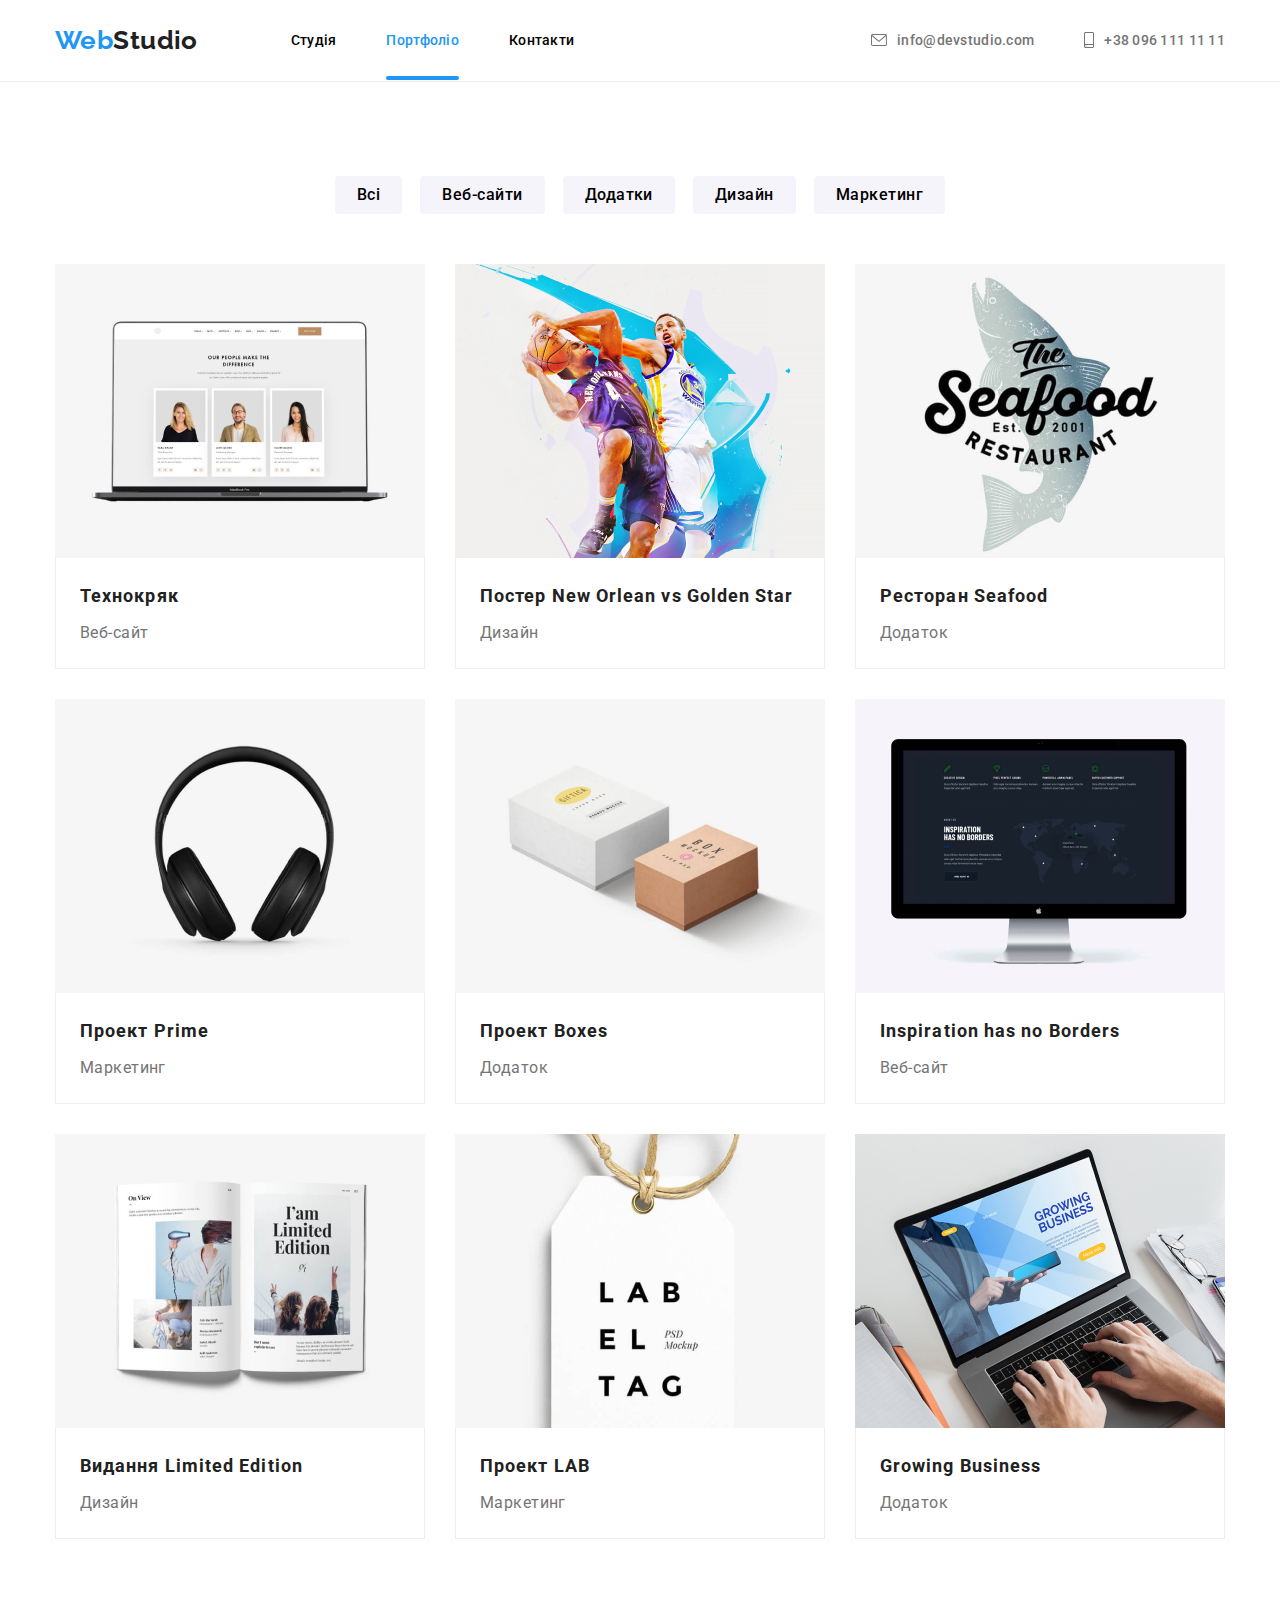
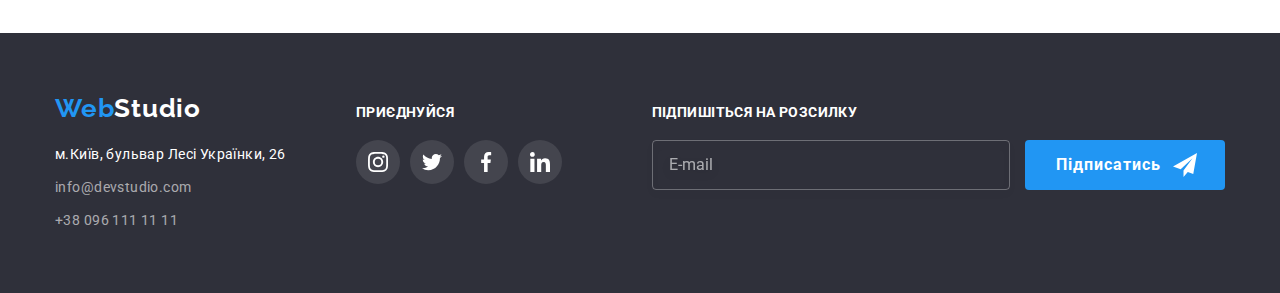
==== commit 7277f173: "correct a mistake" ====
--- a/portfolio.html
+++ b/portfolio.html
@@ -35,10 +35,10 @@
 					<div class="mobile-menu" data-menu>
 						<ul class="mobile-list-nav list">
 							<li class="mobile-item-nav">
-								<a class="mobile-link-nav link-decor active" href="./index.html">Студія</a>
+								<a class="mobile-link-nav link-decor " href="./index.html">Студія</a>
 							</li>
 							<li class="mobile-item-nav">
-								<a class="mobile-link-nav link-decor" href="./portfolio.html">Портфоліо</a>
+								<a class="mobile-link-nav link-decor active" href="./portfolio.html">Портфоліо</a>
 							</li>
 							<li class="mobile-item-nav">
 								<a class="mobile-link-nav link-decor" href="#footer">Контакти</a>
@@ -71,10 +71,10 @@
 
 					<ul class="nav list">
 						<li class="nav__item">
-							<a class="nav__link link-decor nav__link--active" href="./index.html">Студія</a>
+							<a class="nav__link link-decor " href="./index.html">Студія</a>
 						</li>
 						<li class="nav__item">
-							<a class="nav__link link-decor" href="./portfolio.html">Портфоліо</a>
+							<a class="nav__link link-decor nav__link--active" href="./portfolio.html">Портфоліо</a>
 						</li>
 						<li class="nav__item">
 							<a class="nav__link link-decor" href="#footer">Контакти</a>
--- a/css/main.min.css
+++ b/css/main.min.css
@@ -1 +1 @@
-body{font-family:"Roboto",sans-serif;color:var(--main-color);letter-spacing:.03em;background-color:var(--main-backg-color);font-size:14px;font-weight:400}h1,h2,h3,h4,h5,h6,p{margin:0}.visually-hidden{position:absolute;width:1px;height:1px;margin:-1px;border:0;padding:0;white-space:nowrap;-webkit-clip-path:inset(100%);clip-path:inset(100%);clip:rect(0 0 0 0);overflow:hidden}.list{list-style:none;margin:0;padding-left:0}img{display:block;width:100%;height:auto}.container{width:100%;padding:0px 15px;margin:0 auto}@media screen and (min-width: 480px){.container{width:480px}}@media screen and (min-width: 768px){.container{width:768px}}@media screen and (min-width: 1200px){.container{width:1200px}}.section{padding-top:60px;padding-bottom:60px}@media screen and (min-width: 1200px){.section{padding-top:94px;padding-bottom:94px}}.link-decor{text-decoration:none}.section-hero{text-align:center;font-weight:700;font-size:36px;line-height:1.17;margin-bottom:50px}@media screen and (min-width: 768px){.header__group{display:-webkit-box;display:-ms-flexbox;display:flex;-webkit-box-align:center;-ms-flex-align:center;align-items:center}}.header__group .header__nav{display:-webkit-box;display:-ms-flexbox;display:flex;-webkit-box-align:center;-ms-flex-align:center;align-items:center;-webkit-box-pack:justify;-ms-flex-pack:justify;justify-content:space-between}.logo{-ms-flex-item-align:center;align-self:center;color:#212121;font-family:"Raleway",sans-serif;font-weight:700;font-size:26px;line-height:1.19;color:#2196f3}.logo-dark{color:#212121}.logo-decor{padding:16px 0}@media screen and (min-width: 768px)and (max-width: 1199px){.logo-decor{margin-right:88px}}@media screen and (min-width: 1200px){.logo-decor{margin-right:93px}}.nav{display:none}@media screen and (min-width: 768px){.nav{display:-webkit-box;display:-ms-flexbox;display:flex;margin-top:32px;margin-bottom:32px}}.nav__item+.nav__item{margin-left:50px}.nav__link{padding-top:32px;padding-bottom:32px;color:currentColor;font-weight:500;line-height:1.14;letter-spacing:.02em;-webkit-transition:color 250ms cubic-bezier(0.4, 0, 0.2, 1);transition:color 250ms cubic-bezier(0.4, 0, 0.2, 1)}.nav__link:hover,.nav__link:focus{color:#2196f3}.nav__link--active{position:relative;color:#2196f3}.nav__link--active:after{content:"";position:absolute;display:block;bottom:0;left:0;width:100%;height:4px;border-radius:2px;background-color:#2196f3}.contacts{display:none}@media screen and (min-width: 768px)and (max-width: 1199px){.contacts{display:-webkit-box;display:-ms-flexbox;display:flex;margin-left:auto;-webkit-box-orient:vertical;-webkit-box-direction:normal;-ms-flex-direction:column;flex-direction:column;gap:10px}}@media screen and (min-width: 1200px){.contacts{display:-webkit-box;display:-ms-flexbox;display:flex;margin-left:auto;gap:50px}}@media screen and (min-width: 768px){.contacts__item{display:-webkit-box;display:-ms-flexbox;display:flex;-webkit-box-align:center;-ms-flex-align:center;align-items:center}}.contacts__link{display:-webkit-box;display:-ms-flexbox;display:flex;-webkit-box-align:center;-ms-flex-align:center;align-items:center;font-weight:500;line-height:1.14px;letter-spacing:.02em;color:#757575;-webkit-transition:color 250ms cubic-bezier(0.4, 0, 0.2, 1);transition:color 250ms cubic-bezier(0.4, 0, 0.2, 1)}.contacts__link:hover,.contacts__link:focus{color:#2196f3}@media screen and (min-width: 1200px){.contacts__link{padding:32px 0}}.contacts__icon-mail{fill:currentColor;width:16px;height:12px;margin-right:10px}.contacts__icon-mail:hover{fill:#2196f3}.contacts__icon-phone{fill:currentColor;width:10px;height:16px;margin-right:10px}.contacts__icon-phone:hover{fill:#2196f3}.hero{text-align:center;max-width:480px;max-height:400px;margin-left:auto;margin-right:auto;background-image:-webkit-gradient(linear, left top, left bottom, from(rgba(47, 48, 58, 0.4)), to(rgba(47, 48, 58, 0.4))),url(../images/hero.jpg);background-image:linear-gradient(rgba(47, 48, 58, 0.4), rgba(47, 48, 58, 0.4)),url(../images/hero.jpg);background-position:center;background-color:#2f303a;background-repeat:no-repeat;background-size:cover}.hero .hero__title{margin:0 auto;margin-bottom:30px;color:#fff;font-weight:900;font-size:26px;line-height:1.62;letter-spacing:.06em;text-transform:uppercase}.order-btn{width:200px;height:50px;border-radius:4px;border:none;background:#2196f3;color:#fff;font-weight:700;font-size:16px;line-height:1.88;letter-spacing:.06em;cursor:pointer;-webkit-transition:background-color 250ms cubic-bezier(0.4, 0, 0.2, 1),-webkit-box-shadow 250ms cubic-bezier(0.4, 0, 0.2, 1);transition:background-color 250ms cubic-bezier(0.4, 0, 0.2, 1),-webkit-box-shadow 250ms cubic-bezier(0.4, 0, 0.2, 1);transition:background-color 250ms cubic-bezier(0.4, 0, 0.2, 1),box-shadow 250ms cubic-bezier(0.4, 0, 0.2, 1);transition:background-color 250ms cubic-bezier(0.4, 0, 0.2, 1),box-shadow 250ms cubic-bezier(0.4, 0, 0.2, 1),-webkit-box-shadow 250ms cubic-bezier(0.4, 0, 0.2, 1)}.order-btn:hover,.order-btn:focus{background-color:#188ce8;-webkit-box-shadow:0px 4px 4px rgba(0,0,0,.15);box-shadow:0px 4px 4px rgba(0,0,0,.15)}.backdrop{position:fixed;top:0;left:0;width:100%;height:100%;opacity:1;z-index:3;background-color:rgba(0,0,0,.2);-webkit-transition:opacity 250ms cubic-bezier(0.4, 0, 0.2, 1);transition:opacity 250ms cubic-bezier(0.4, 0, 0.2, 1)}.backdrop.is-hidden{opacity:0;pointer-events:none}.modal{position:absolute;top:50%;left:50%;-webkit-transform:translate(-50%, -50%) scale(1);transform:translate(-50%, -50%) scale(1);margin:0 auto;padding:40px;width:450px;height:609px;background-color:#fff;-webkit-box-shadow:0px 1px 3px rgba(0,0,0,.12),0px 1px 1px rgba(0,0,0,.14),0px 2px 1px rgba(0,0,0,.2);box-shadow:0px 1px 3px rgba(0,0,0,.12),0px 1px 1px rgba(0,0,0,.14),0px 2px 1px rgba(0,0,0,.2);border-radius:4px}@media screen and (min-width: 1200px){.modal{width:528px;height:581px}}.modal-btn{position:absolute;right:8px;top:8px;display:-webkit-box;display:-ms-flexbox;display:flex;-webkit-box-pack:center;-ms-flex-pack:center;justify-content:center;border-radius:50%;border:1px solid rgba(0,0,0,.1);width:30px;height:30px;background-color:#fff;cursor:pointer;text-decoration:none;-webkit-transition:fill 250ms cubic-bezier(0.4, 0, 0.2, 1),-webkit-box-shadow 250ms cubic-bezier(0.4, 0, 0.2, 1);transition:fill 250ms cubic-bezier(0.4, 0, 0.2, 1),-webkit-box-shadow 250ms cubic-bezier(0.4, 0, 0.2, 1);transition:box-shadow 250ms cubic-bezier(0.4, 0, 0.2, 1),fill 250ms cubic-bezier(0.4, 0, 0.2, 1);transition:box-shadow 250ms cubic-bezier(0.4, 0, 0.2, 1),fill 250ms cubic-bezier(0.4, 0, 0.2, 1),-webkit-box-shadow 250ms cubic-bezier(0.4, 0, 0.2, 1)}.modal-btn:hover,.modal-btn:focus{fill:#2196f3;-webkit-box-shadow:0px 1px 3px rgba(0,0,0,.12),0px 1px 1px rgba(0,0,0,.14),0px 2px 1px rgba(0,0,0,.2);box-shadow:0px 1px 3px rgba(0,0,0,.12),0px 1px 1px rgba(0,0,0,.14),0px 2px 1px rgba(0,0,0,.2)}.modal-btn-icon{width:11px;height:11px;-ms-flex-item-align:center;align-self:center}.form{display:inline-block;width:100%;height:100%;text-align:center}.form__title{margin-bottom:12px;font-weight:700;font-size:20px;line-height:1.15;text-align:center}.form__label{display:block;position:relative;text-align:initial}.form__label+.form__label{margin-top:10px}.form__name{font-size:12px;line-height:1.17;letter-spacing:.01em;color:#757575}.form__input{margin-top:4px;width:370px;height:40px;padding-left:42px;border:1px solid rgba(33,33,33,.2);border-radius:4px;-webkit-transition:border-color 250ms cubic-bezier(0.4, 0, 0.2, 1);transition:border-color 250ms cubic-bezier(0.4, 0, 0.2, 1);outline:rgba(0,0,0,0)}@media screen and (min-width: 1200px){.form__input{width:448px}}.form__input:focus{border-color:#2196f3}.form__icon{position:absolute;left:12px;bottom:11px;width:18px;height:18px;-webkit-transition:fill 250ms cubic-bezier(0.4, 0, 0.2, 1);transition:fill 250ms cubic-bezier(0.4, 0, 0.2, 1)}.form__input:focus+.form__icon{fill:#2196f3}.form__textarea{margin-top:4px;resize:none;width:370px;height:120px;border:1px solid rgba(33,33,33,.2);border-radius:4px;padding:12px 16px;font-size:12px;line-height:14px;letter-spacing:.01em;-webkit-transition:border-color 250ms cubic-bezier(0.4, 0, 0.2, 1);transition:border-color 250ms cubic-bezier(0.4, 0, 0.2, 1);outline:rgba(0,0,0,0)}@media screen and (min-width: 1200px){.form__textarea{width:448px}}.form__textarea:focus{border-color:#2196f3}.form__textarea::-webkit-input-placeholder{color:rgba(117,117,117,.5);font-weight:400;font-size:14px;line-height:1.14;letter-spacing:.01em}.form__textarea::-moz-placeholder{color:rgba(117,117,117,.5);font-weight:400;font-size:14px;line-height:1.14;letter-spacing:.01em}.form__textarea:-ms-input-placeholder{color:rgba(117,117,117,.5);font-weight:400;font-size:14px;line-height:1.14;letter-spacing:.01em}.form__textarea::-ms-input-placeholder{color:rgba(117,117,117,.5);font-weight:400;font-size:14px;line-height:1.14;letter-spacing:.01em}.form__textarea::placeholder{color:rgba(117,117,117,.5);font-weight:400;font-size:14px;line-height:1.14;letter-spacing:.01em}.confirm{display:-webkit-box;display:-ms-flexbox;display:flex;-webkit-box-pack:center;-ms-flex-pack:center;justify-content:center;-webkit-box-align:center;-ms-flex-align:center;align-items:center;margin-top:10px;margin-bottom:30px}.confirm__checkbox{position:absolute;width:1px;height:1px;margin:-1px;border:0;padding:0;white-space:nowrap;-webkit-clip-path:inset(100%);clip-path:inset(100%);clip:rect(0 0 0 0);overflow:hidden}.confirm__agree{display:block;width:16px;height:15px;border:2px solid #212121;border-radius:3px;-webkit-transition-property:background-color,background-image,border-color;transition-property:background-color,background-image,border-color;-webkit-transition-duration:250ms;transition-duration:250ms;-webkit-transition-timing-function:cubic-bezier(0.4, 0, 0.2, 1);transition-timing-function:cubic-bezier(0.4, 0, 0.2, 1)}.confirm__checkbox:checked+.confirm__agree{border-color:#2196f3;background-color:#2196f3;background-image:url(../images/icon-check.svg);background-repeat:no-repeat;background-size:cover;background-origin:border-box}.confirm__text{margin-left:8px;font-weight:400;font-size:12px;line-height:1.16;letter-spacing:.03em;color:#757575}@media screen and (min-width: 1200px){.confirm__text{font-size:14px;line-height:1.71}}.confirm__link{color:#2196f3;margin-left:3px;font-size:12px;line-height:1.16}@media screen and (min-width: 1200px){.confirm__link{font-size:14px;line-height:1.71}}.submit-btn{width:200px;height:50px;border-radius:4px;border:none;background:#2196f3;color:#fff;font-weight:700;font-size:16px;line-height:1.88;letter-spacing:.06em;cursor:pointer;-webkit-transition:background-color 250ms cubic-bezier(0.4, 0, 0.2, 1),-webkit-box-shadow 250ms cubic-bezier(0.4, 0, 0.2, 1);transition:background-color 250ms cubic-bezier(0.4, 0, 0.2, 1),-webkit-box-shadow 250ms cubic-bezier(0.4, 0, 0.2, 1);transition:background-color 250ms cubic-bezier(0.4, 0, 0.2, 1),box-shadow 250ms cubic-bezier(0.4, 0, 0.2, 1);transition:background-color 250ms cubic-bezier(0.4, 0, 0.2, 1),box-shadow 250ms cubic-bezier(0.4, 0, 0.2, 1),-webkit-box-shadow 250ms cubic-bezier(0.4, 0, 0.2, 1)}.submit-btn:hover,.submit-btn:focus{background-color:#188ce8;-webkit-box-shadow:0px 4px 4px rgba(0,0,0,.15);box-shadow:0px 4px 4px rgba(0,0,0,.15)}.features__list{display:-webkit-box;display:-ms-flexbox;display:flex;-ms-flex-wrap:wrap;flex-wrap:wrap;gap:30px}@media screen and (min-width: 768px){.features__item{width:354px}}@media screen and (min-width: 1200px){.features__item{width:270px;margin-bottom:0}}.features__decor{text-align:center;margin-bottom:30px;padding-top:25px;padding-bottom:25px;background-color:#f5f4fa;border-radius:4px}.features__icon{width:70px;height:70px}.features__title{font-size:14px;font-weight:700;line-height:1.42;text-transform:uppercase;margin-bottom:10px}@media screen and (max-width: 767px){.features__title{text-align:center}}.features__content{line-height:1.71;color:#757575}.work{padding-bottom:94px;display:none}@media screen and (min-width: 1200px){.work{display:block}}.work__list{display:-webkit-box;display:-ms-flexbox;display:flex}.work__item+.work__item{margin-left:30px}.work__item{position:relative}.work__text{position:absolute;display:-webkit-box;display:-ms-flexbox;display:flex;-webkit-box-pack:center;-ms-flex-pack:center;justify-content:center;-webkit-box-align:center;-ms-flex-align:center;align-items:center;width:100%;height:70px;bottom:0;font-weight:700;line-height:1.14;text-align:center;text-transform:uppercase;background-color:rgba(47,48,58,.8);color:#fff}.team--bg{background-color:#f5f4fa}.team__list{display:-webkit-box;display:-ms-flexbox;display:flex;-ms-flex-wrap:wrap;flex-wrap:wrap;gap:30px}@media screen and (max-width: 767px){.team__list{-webkit-box-pack:center;-ms-flex-pack:center;justify-content:center}}.team__item{background-color:#fff;-webkit-box-shadow:0px 1px 3px rgba(0,0,0,.12),0px 1px 1px rgba(0,0,0,.14),0px 2px 1px rgba(0,0,0,.2);box-shadow:0px 1px 3px rgba(0,0,0,.12),0px 1px 1px rgba(0,0,0,.14),0px 2px 1px rgba(0,0,0,.2);border-radius:0px 0px 4px 4px}@media screen and (min-width: 768px){.team__item{width:354px}}@media screen and (min-width: 1200px){.team__item{width:270px;height:428px}}.team__decor{padding-top:30px;padding-bottom:24px}@media screen and (min-width: 1200px){.team__decor{padding:30px 0}}.team__name{font-weight:500;font-size:16px;line-height:1.19;text-align:center;margin-bottom:10px}.team__profesion{text-align:center;font-size:16px;line-height:1.19;margin-bottom:16px;color:#757575}.networks__list{display:-webkit-box;display:-ms-flexbox;display:flex;-webkit-box-pack:center;-ms-flex-pack:center;justify-content:center}.networks__item:not(:last-child){margin-right:10px}.networks__link{display:-webkit-box;display:-ms-flexbox;display:flex;-webkit-box-pack:center;-ms-flex-pack:center;justify-content:center;-webkit-box-align:center;-ms-flex-align:center;align-items:center;color:#afb1b8;width:44px;height:44px;border-radius:50%;-webkit-transition:background-color 250ms cubic-bezier(0.4, 0, 0.2, 1),color 250ms cubic-bezier(0.4, 0, 0.2, 1);transition:background-color 250ms cubic-bezier(0.4, 0, 0.2, 1),color 250ms cubic-bezier(0.4, 0, 0.2, 1)}.networks__link:hover,.networks__link:focus{background-color:#2196f3;color:#fff}.networks--icon{fill:currentColor;width:20px;height:20px}.customers__list{display:-webkit-box;display:-ms-flexbox;display:flex;-ms-flex-wrap:wrap;flex-wrap:wrap;gap:30px}@media screen and (max-width: 480px){.customers__list{-webkit-box-pack:center;-ms-flex-pack:center;justify-content:center}}.customers__item{-ms-flex-preferred-size:calc((100% - 30px)/2);flex-basis:calc((100% - 30px)/2)}@media screen and (min-width: 768px){.customers__item{-ms-flex-preferred-size:calc((100% - 60px)/3);flex-basis:calc((100% - 60px)/3)}}@media screen and (min-width: 1200px){.customers__item{-ms-flex-preferred-size:calc((100% - 150px)/6);flex-basis:calc((100% - 150px)/6)}}.customers__link{display:-webkit-box;display:-ms-flexbox;display:flex;-webkit-box-pack:center;-ms-flex-pack:center;justify-content:center;-webkit-box-align:center;-ms-flex-align:center;align-items:center;height:92px;border:1px solid #afb1b8;border-radius:4px;color:#afb1b8;-webkit-transition:color 250ms cubic-bezier(0.4, 0, 0.2, 1),border-color 250ms cubic-bezier(0.4, 0, 0.2, 1);transition:color 250ms cubic-bezier(0.4, 0, 0.2, 1),border-color 250ms cubic-bezier(0.4, 0, 0.2, 1)}.customers__link:hover,.customers__link:focus{color:#2196f3;border-color:#2196f3}.customers--icon{fill:currentColor;width:106px;height:60px}.footer{padding:60px 0;background-color:#2f303a}@media screen and (min-width: 768px)and (max-width: 1199px){.footer__group{display:-webkit-box;display:-ms-flexbox;display:flex;-ms-flex-wrap:wrap;flex-wrap:wrap;-ms-flex-pack:distribute;justify-content:space-around;-webkit-box-align:baseline;-ms-flex-align:baseline;align-items:baseline}}@media screen and (min-width: 1200px){.footer__group{display:-webkit-box;display:-ms-flexbox;display:flex;-webkit-box-align:baseline;-ms-flex-align:baseline;align-items:baseline}}.group{text-align:center}@media screen and (max-width: 767px){.group{margin-bottom:60px}}@media screen and (min-width: 1200px){.group{text-align:start}}.footer__link{display:inline-block;margin-bottom:20px;font-family:"Raleway";font-style:normal;font-weight:700;font-size:26px;line-height:1.19px;letter-spacing:.03em}.footer--logo-white{color:#fff}.address{font-style:normal}.address__item+.address__item{margin-top:9px}.address__location{color:#fff;font-weight:400;line-height:1.71;-webkit-transition:color 250ms cubic-bezier(0.4, 0, 0.2, 1);transition:color 250ms cubic-bezier(0.4, 0, 0.2, 1)}.address__location:hover,.address__location:focus{color:#2196f3}.address__contact{font-weight:400;line-height:1.71;color:rgba(255,255,255,.6);-webkit-transition:color 250ms cubic-bezier(0.4, 0, 0.2, 1);transition:color 250ms cubic-bezier(0.4, 0, 0.2, 1)}.address__contact:hover,.address__contact:focus{color:#2196f3}@media screen and (max-width: 1199px){.join{text-align:center}}@media screen and (min-width: 1200px){.join{margin-left:70px}}.join__title{margin-bottom:20px;font-weight:700;line-height:1.14;text-transform:uppercase;color:#fff}.join__list{display:-webkit-box;display:-ms-flexbox;display:flex;-webkit-box-pack:center;-ms-flex-pack:center;justify-content:center;-webkit-box-align:center;-ms-flex-align:center;align-items:center}.join__link{display:-webkit-box;display:-ms-flexbox;display:flex;-webkit-box-pack:center;-ms-flex-pack:center;justify-content:center;-webkit-box-align:center;-ms-flex-align:center;align-items:center;color:#afb1b8;width:44px;height:44px;border-radius:50%;-webkit-transition:background-color 250ms cubic-bezier(0.4, 0, 0.2, 1);transition:background-color 250ms cubic-bezier(0.4, 0, 0.2, 1);background-color:rgba(255,255,255,.1)}.join__link:hover,.join__link:focus{background-color:#2196f3}.join__icon{fill:currentColor;width:20px;height:20px;color:#fff}.join__item:not(:last-child){margin-right:10px}@media screen and (max-width: 1199px){.subscription{text-align:center;margin-top:60px}}@media screen and (min-width: 1200px){.subscription{margin-left:auto}}.subscription__title{margin-bottom:20px;font-weight:700;line-height:1.14;text-transform:uppercase;color:#fff}.subscription__input{width:358px;height:50px;padding-left:16px;border:1px solid rgba(255,255,255,.3);-webkit-filter:drop-shadow(0px 4px 4px rgba(0, 0, 0, 0.15));filter:drop-shadow(0px 4px 4px rgba(0, 0, 0, 0.15));border-radius:4px;background-color:rgba(0,0,0,0);color:#afb1b8;-webkit-transition:border-color 250ms cubic-bezier(0.4, 0, 0.2, 1);transition:border-color 250ms cubic-bezier(0.4, 0, 0.2, 1);outline:rgba(0,0,0,0)}.subscription__input:focus{border-color:#2196f3}@media screen and (max-width: 1199px){.subscription__input{width:100%}}.subscription__input::-webkit-input-placeholder{font-size:16px;line-height:20px;color:rgba(255,255,255,.6)}.subscription__input::-moz-placeholder{font-size:16px;line-height:20px;color:rgba(255,255,255,.6)}.subscription__input:-ms-input-placeholder{font-size:16px;line-height:20px;color:rgba(255,255,255,.6)}.subscription__input::-ms-input-placeholder{font-size:16px;line-height:20px;color:rgba(255,255,255,.6)}.subscription__input::placeholder{font-size:16px;line-height:20px;color:rgba(255,255,255,.6)}.subscription__btn{position:relative;padding:10px 62px 10px 29px;width:200px;height:50px;border-radius:4px;border:none;background-color:#2196f3;color:#fff;font-weight:700;font-size:16px;line-height:1.88;letter-spacing:.06em;font-family:inherit;cursor:pointer;-webkit-transition:background-color 250ms cubic-bezier(0.4, 0, 0.2, 1),-webkit-box-shadow 250ms cubic-bezier(0.4, 0, 0.2, 1);transition:background-color 250ms cubic-bezier(0.4, 0, 0.2, 1),-webkit-box-shadow 250ms cubic-bezier(0.4, 0, 0.2, 1);transition:background-color 250ms cubic-bezier(0.4, 0, 0.2, 1),box-shadow 250ms cubic-bezier(0.4, 0, 0.2, 1);transition:background-color 250ms cubic-bezier(0.4, 0, 0.2, 1),box-shadow 250ms cubic-bezier(0.4, 0, 0.2, 1),-webkit-box-shadow 250ms cubic-bezier(0.4, 0, 0.2, 1)}.subscription__btn:hover,.subscription__btn:focus{background-color:#188ce8;-webkit-box-shadow:0px 4px 4px rgba(0,0,0,.15);box-shadow:0px 4px 4px rgba(0,0,0,.15)}@media screen and (max-width: 1199px){.subscription__btn{margin-top:20px}}@media screen and (min-width: 1200px){.subscription__btn{margin-left:12px}}.subscription__icon{position:absolute;top:13px;right:28px;width:24px;height:24px}.header-line{border-bottom:1px solid #ececec}.portfolio-nav__list{display:-webkit-box;display:-ms-flexbox;display:flex;-ms-flex-wrap:wrap;flex-wrap:wrap;-webkit-box-pack:start;-ms-flex-pack:start;justify-content:start;gap:10px;margin-bottom:50px}@media screen and (min-width: 768px){.portfolio-nav__list{-webkit-box-pack:center;-ms-flex-pack:center;justify-content:center}}.portfolio-nav__item+.portfolio-nav__item{margin-left:8px}.portfolio-nav__btn{display:inline-block;border:none;border-radius:4px;font-family:inherit;font-weight:500;font-size:16px;line-height:1.62;text-align:center;letter-spacing:.03em;cursor:pointer;padding:6px 22px;background-color:#f5f4fa;-webkit-transition:color 250ms cubic-bezier(0.4, 0, 0.2, 1),background-color 250ms cubic-bezier(0.4, 0, 0.2, 1),-webkit-box-shadow 250ms cubic-bezier(0.4, 0, 0.2, 1);transition:color 250ms cubic-bezier(0.4, 0, 0.2, 1),background-color 250ms cubic-bezier(0.4, 0, 0.2, 1),-webkit-box-shadow 250ms cubic-bezier(0.4, 0, 0.2, 1);transition:color 250ms cubic-bezier(0.4, 0, 0.2, 1),background-color 250ms cubic-bezier(0.4, 0, 0.2, 1),box-shadow 250ms cubic-bezier(0.4, 0, 0.2, 1);transition:color 250ms cubic-bezier(0.4, 0, 0.2, 1),background-color 250ms cubic-bezier(0.4, 0, 0.2, 1),box-shadow 250ms cubic-bezier(0.4, 0, 0.2, 1),-webkit-box-shadow 250ms cubic-bezier(0.4, 0, 0.2, 1)}.portfolio-nav__btn:hover,.portfolio-nav__btn:focus{background-color:#2196f3;color:#fff;-webkit-box-shadow:0px 3px 1px rgba(0,0,0,.1),0px 1px 2px rgba(0,0,0,.08),0px 2px 2px rgba(0,0,0,.12);box-shadow:0px 3px 1px rgba(0,0,0,.1),0px 1px 2px rgba(0,0,0,.08),0px 2px 2px rgba(0,0,0,.12)}.proposition{display:-webkit-box;display:-ms-flexbox;display:flex;-ms-flex-wrap:wrap;flex-wrap:wrap;-webkit-box-pack:center;-ms-flex-pack:center;justify-content:center;gap:30px}@media screen and (min-width: 768px){.proposition__item{-ms-flex-preferred-size:calc((100% - 60px)/2);flex-basis:calc((100% - 60px)/2)}}@media screen and (min-width: 1200px){.proposition__item{-ms-flex-preferred-size:calc((100% - 60px)/3);flex-basis:calc((100% - 60px)/3)}}.proposition__link{display:block;text-decoration:none;-webkit-transition:-webkit-box-shadow 250ms cubic-bezier(0.4, 0, 0.2, 1);transition:-webkit-box-shadow 250ms cubic-bezier(0.4, 0, 0.2, 1);transition:box-shadow 250ms cubic-bezier(0.4, 0, 0.2, 1);transition:box-shadow 250ms cubic-bezier(0.4, 0, 0.2, 1), -webkit-box-shadow 250ms cubic-bezier(0.4, 0, 0.2, 1)}.proposition__link:hover,.proposition__link:focus{-webkit-box-shadow:0px 1px 1px rgba(0,0,0,.12),0px 4px 4px rgba(0,0,0,.06),1px 4px 6px rgba(0,0,0,.16);box-shadow:0px 1px 1px rgba(0,0,0,.12),0px 4px 4px rgba(0,0,0,.06),1px 4px 6px rgba(0,0,0,.16)}.proposition__decor-text{padding:20px 24px;border:1px solid #eee;border-top:none}.proposition__title{margin-bottom:4px;color:#212121;font-weight:700;font-size:18px;line-height:2;letter-spacing:.06em}.proposition__content{color:#757575;font-size:16px;line-height:1.87}.overlay{position:relative;overflow:hidden}.overlay__text{position:absolute;display:inline-block;top:0;left:0;width:100%;height:100%;font-size:18px;line-height:1.56;color:#fff;opacity:0;background-color:rgba(33,150,243,.9);padding:63px 24px;-webkit-transform:translateY(100%);transform:translateY(100%);-webkit-transition:background-color 250ms cubic-bezier(0.4, 0, 0.2, 1),opacity 250ms cubic-bezier(0.4, 0, 0.2, 1),-webkit-transform 250ms cubic-bezier(0.4, 0, 0.2, 1);transition:background-color 250ms cubic-bezier(0.4, 0, 0.2, 1),opacity 250ms cubic-bezier(0.4, 0, 0.2, 1),-webkit-transform 250ms cubic-bezier(0.4, 0, 0.2, 1);transition:background-color 250ms cubic-bezier(0.4, 0, 0.2, 1),opacity 250ms cubic-bezier(0.4, 0, 0.2, 1),transform 250ms cubic-bezier(0.4, 0, 0.2, 1);transition:background-color 250ms cubic-bezier(0.4, 0, 0.2, 1),opacity 250ms cubic-bezier(0.4, 0, 0.2, 1),transform 250ms cubic-bezier(0.4, 0, 0.2, 1),-webkit-transform 250ms cubic-bezier(0.4, 0, 0.2, 1)}.proposition__link:hover .overlay__text,.proposition__link:focus .overlay__text{opacity:1;-webkit-transform:translateY(0);transform:translateY(0)}.burger-btn{display:-webkit-box;display:-ms-flexbox;display:flex;-webkit-box-pack:center;-ms-flex-pack:center;justify-content:center;-webkit-box-align:center;-ms-flex-align:center;align-items:center;border:none;background-color:rgba(0,0,0,0)}@media screen and (min-width: 768px){.burger-btn{display:none}}.burger-btn:hover{fill:#2196f3}.burger-mobil{z-index:2;padding:8px}.burger-btn .icon-close{-webkit-transform:translateY(100%);transform:translateY(100%);-webkit-transition:-webkit-transform 250ms cubic-bezier(0.4, 0, 0.2, 1);transition:-webkit-transform 250ms cubic-bezier(0.4, 0, 0.2, 1);transition:transform 250ms cubic-bezier(0.4, 0, 0.2, 1);transition:transform 250ms cubic-bezier(0.4, 0, 0.2, 1), -webkit-transform 250ms cubic-bezier(0.4, 0, 0.2, 1)}.burger-btn.is-open .icon-close{-webkit-transform:translateY(0);transform:translateY(0)}.burger-btn .icon-burger{-webkit-transform:translateY(0);transform:translateY(0);-webkit-transition:-webkit-transform 250ms cubic-bezier(0.4, 0, 0.2, 1);transition:-webkit-transform 250ms cubic-bezier(0.4, 0, 0.2, 1);transition:transform 250ms cubic-bezier(0.4, 0, 0.2, 1);transition:transform 250ms cubic-bezier(0.4, 0, 0.2, 1), -webkit-transform 250ms cubic-bezier(0.4, 0, 0.2, 1)}.burger-btn.is-open .icon-burger{-webkit-transform:translateY(100%);transform:translateY(100%)}.mobile-menu{position:fixed;top:0;left:0;padding:48px 0 48px 40px;display:-webkit-box;display:-ms-flexbox;display:flex;-webkit-box-orient:vertical;-webkit-box-direction:normal;-ms-flex-direction:column;flex-direction:column;width:100%;height:100%;background-color:#fff;-webkit-transform:translateX(-100%);transform:translateX(-100%);-webkit-transition:-webkit-transform 250ms cubic-bezier(0.4, 0, 0.2, 1);transition:-webkit-transform 250ms cubic-bezier(0.4, 0, 0.2, 1);transition:transform 250ms cubic-bezier(0.4, 0, 0.2, 1);transition:transform 250ms cubic-bezier(0.4, 0, 0.2, 1), -webkit-transform 250ms cubic-bezier(0.4, 0, 0.2, 1)}.mobile-menu.is-open{-webkit-transform:translateX(0);transform:translateX(0)}.mobile-list-nav{margin-bottom:auto}.mobile-item-nav:not(:last-child){margin-bottom:32px}.mobile-link-nav{font-weight:500;font-size:40px;line-height:1.18;letter-spacing:.02em;color:#212121}.active{color:#2196f3}.mobile-item-contact:not(:last-child){margin-bottom:32px}.mobile-list-contact{margin-bottom:64px}.mobile-link-phone{font-weight:500;font-size:34px;line-height:1.18;letter-spacing:.02em;color:#2196f3}.mobile-link-mail{font-weight:500;font-size:24px;line-height:1.17;letter-spacing:.02em;color:#757575}.mobile-list-networks{display:-webkit-box;display:-ms-flexbox;display:flex;-ms-flex-wrap:wrap;flex-wrap:wrap;-webkit-box-align:center;-ms-flex-align:center;align-items:center;gap:10px}.mobile-item-networks:not(:last-child) .mobile-link-networks{padding-right:10px;border-right:1px solid #757575}.mobile-link-networks{font-weight:500;font-size:18px;line-height:1.22;letter-spacing:.02em;color:#2196f3}/*# sourceMappingURL=main.min.css.map */+body{font-family:"Roboto",sans-serif;color:var(--main-color);letter-spacing:.03em;background-color:var(--main-backg-color);font-size:14px;font-weight:400}h1,h2,h3,h4,h5,h6,p{margin:0}.visually-hidden{position:absolute;width:1px;height:1px;margin:-1px;border:0;padding:0;white-space:nowrap;-webkit-clip-path:inset(100%);clip-path:inset(100%);clip:rect(0 0 0 0);overflow:hidden}.list{list-style:none;margin:0;padding-left:0}img{display:block;width:100%;height:auto}.container{width:100%;padding:0px 15px;margin:0 auto}@media screen and (min-width: 480px){.container{width:480px}}@media screen and (min-width: 768px){.container{width:768px}}@media screen and (min-width: 1200px){.container{width:1200px}}.section{padding-top:60px;padding-bottom:60px}@media screen and (min-width: 1200px){.section{padding-top:94px;padding-bottom:94px}}.link-decor{text-decoration:none}.section-hero{text-align:center;font-weight:700;font-size:36px;line-height:1.17;margin-bottom:50px}@media screen and (min-width: 768px){.header__group{display:-webkit-box;display:-ms-flexbox;display:flex;-webkit-box-align:center;-ms-flex-align:center;align-items:center}}.header__group .header__nav{display:-webkit-box;display:-ms-flexbox;display:flex;-webkit-box-align:center;-ms-flex-align:center;align-items:center;-webkit-box-pack:justify;-ms-flex-pack:justify;justify-content:space-between}.logo{-ms-flex-item-align:center;align-self:center;color:#212121;font-family:"Raleway",sans-serif;font-weight:700;font-size:26px;line-height:1.19;color:#2196f3}.logo-dark{color:#212121}.logo-decor{padding:16px 0}@media screen and (min-width: 768px)and (max-width: 1199px){.logo-decor{margin-right:88px}}@media screen and (min-width: 1200px){.logo-decor{margin-right:93px}}.nav{display:none}@media screen and (min-width: 768px){.nav{display:-webkit-box;display:-ms-flexbox;display:flex;margin-top:32px;margin-bottom:32px}}.nav__item+.nav__item{margin-left:50px}.nav__link{padding-top:32px;padding-bottom:32px;color:currentColor;font-weight:500;line-height:1.14;letter-spacing:.02em;-webkit-transition:color 250ms cubic-bezier(0.4, 0, 0.2, 1);transition:color 250ms cubic-bezier(0.4, 0, 0.2, 1)}.nav__link:hover,.nav__link:focus{color:#2196f3}.nav__link--active{position:relative;color:#2196f3}.nav__link--active:after{content:"";position:absolute;display:block;bottom:0;left:0;width:100%;height:4px;border-radius:2px;background-color:#2196f3}.contacts{display:none}@media screen and (min-width: 768px)and (max-width: 1199px){.contacts{display:-webkit-box;display:-ms-flexbox;display:flex;margin-left:auto;-webkit-box-orient:vertical;-webkit-box-direction:normal;-ms-flex-direction:column;flex-direction:column;gap:10px}}@media screen and (min-width: 1200px){.contacts{display:-webkit-box;display:-ms-flexbox;display:flex;margin-left:auto;gap:50px}}@media screen and (min-width: 768px){.contacts__item{display:-webkit-box;display:-ms-flexbox;display:flex;-webkit-box-align:center;-ms-flex-align:center;align-items:center}}.contacts__link{display:-webkit-box;display:-ms-flexbox;display:flex;-webkit-box-align:center;-ms-flex-align:center;align-items:center;font-weight:500;line-height:1.14px;letter-spacing:.02em;color:#757575;-webkit-transition:color 250ms cubic-bezier(0.4, 0, 0.2, 1);transition:color 250ms cubic-bezier(0.4, 0, 0.2, 1)}.contacts__link:hover,.contacts__link:focus{color:#2196f3}@media screen and (min-width: 1200px){.contacts__link{padding:32px 0}}.contacts__icon-mail{fill:currentColor;width:16px;height:12px;margin-right:10px}.contacts__icon-mail:hover{fill:#2196f3}.contacts__icon-phone{fill:currentColor;width:10px;height:16px;margin-right:10px}.contacts__icon-phone:hover{fill:#2196f3}.hero{text-align:center;max-width:480px;max-height:400px;margin-left:auto;margin-right:auto;background-image:-webkit-gradient(linear, left top, left bottom, from(rgba(47, 48, 58, 0.4)), to(rgba(47, 48, 58, 0.4))),url(../images/hero.jpg);background-image:linear-gradient(rgba(47, 48, 58, 0.4), rgba(47, 48, 58, 0.4)),url(../images/hero.jpg);background-position:center;background-color:#2f303a;background-repeat:no-repeat;background-size:cover}.hero .hero__title{margin:0 auto;margin-bottom:30px;color:#fff;font-weight:900;font-size:26px;line-height:1.62;letter-spacing:.06em;text-transform:uppercase}.order-btn{width:200px;height:50px;border-radius:4px;border:none;background:#2196f3;color:#fff;font-weight:700;font-size:16px;line-height:1.88;letter-spacing:.06em;cursor:pointer;-webkit-transition:background-color 250ms cubic-bezier(0.4, 0, 0.2, 1),-webkit-box-shadow 250ms cubic-bezier(0.4, 0, 0.2, 1);transition:background-color 250ms cubic-bezier(0.4, 0, 0.2, 1),-webkit-box-shadow 250ms cubic-bezier(0.4, 0, 0.2, 1);transition:background-color 250ms cubic-bezier(0.4, 0, 0.2, 1),box-shadow 250ms cubic-bezier(0.4, 0, 0.2, 1);transition:background-color 250ms cubic-bezier(0.4, 0, 0.2, 1),box-shadow 250ms cubic-bezier(0.4, 0, 0.2, 1),-webkit-box-shadow 250ms cubic-bezier(0.4, 0, 0.2, 1)}.order-btn:hover,.order-btn:focus{background-color:#188ce8;-webkit-box-shadow:0px 4px 4px rgba(0,0,0,.15);box-shadow:0px 4px 4px rgba(0,0,0,.15)}.backdrop{position:fixed;top:0;left:0;width:100%;height:100%;opacity:1;z-index:3;background-color:rgba(0,0,0,.2);-webkit-transition:opacity 250ms cubic-bezier(0.4, 0, 0.2, 1);transition:opacity 250ms cubic-bezier(0.4, 0, 0.2, 1)}.backdrop.is-hidden{opacity:0;pointer-events:none}.modal{position:absolute;top:50%;left:50%;-webkit-transform:translate(-50%, -50%) scale(1);transform:translate(-50%, -50%) scale(1);margin:0 auto;padding:40px;width:450px;height:609px;background-color:#fff;-webkit-box-shadow:0px 1px 3px rgba(0,0,0,.12),0px 1px 1px rgba(0,0,0,.14),0px 2px 1px rgba(0,0,0,.2);box-shadow:0px 1px 3px rgba(0,0,0,.12),0px 1px 1px rgba(0,0,0,.14),0px 2px 1px rgba(0,0,0,.2);border-radius:4px}@media screen and (min-width: 1200px){.modal{width:528px;height:581px}}.modal-btn{position:absolute;right:8px;top:8px;display:-webkit-box;display:-ms-flexbox;display:flex;-webkit-box-pack:center;-ms-flex-pack:center;justify-content:center;border-radius:50%;border:1px solid rgba(0,0,0,.1);width:30px;height:30px;background-color:#fff;cursor:pointer;text-decoration:none;-webkit-transition:fill 250ms cubic-bezier(0.4, 0, 0.2, 1),-webkit-box-shadow 250ms cubic-bezier(0.4, 0, 0.2, 1);transition:fill 250ms cubic-bezier(0.4, 0, 0.2, 1),-webkit-box-shadow 250ms cubic-bezier(0.4, 0, 0.2, 1);transition:box-shadow 250ms cubic-bezier(0.4, 0, 0.2, 1),fill 250ms cubic-bezier(0.4, 0, 0.2, 1);transition:box-shadow 250ms cubic-bezier(0.4, 0, 0.2, 1),fill 250ms cubic-bezier(0.4, 0, 0.2, 1),-webkit-box-shadow 250ms cubic-bezier(0.4, 0, 0.2, 1)}.modal-btn:hover,.modal-btn:focus{fill:#2196f3;-webkit-box-shadow:0px 1px 3px rgba(0,0,0,.12),0px 1px 1px rgba(0,0,0,.14),0px 2px 1px rgba(0,0,0,.2);box-shadow:0px 1px 3px rgba(0,0,0,.12),0px 1px 1px rgba(0,0,0,.14),0px 2px 1px rgba(0,0,0,.2)}.modal-btn-icon{width:11px;height:11px;-ms-flex-item-align:center;align-self:center}.form{display:inline-block;width:100%;height:100%;text-align:center}.form__title{margin-bottom:12px;font-weight:700;font-size:20px;line-height:1.15;text-align:center}.form__label{display:block;position:relative;text-align:initial}.form__label+.form__label{margin-top:10px}.form__name{font-size:12px;line-height:1.17;letter-spacing:.01em;color:#757575}.form__input{margin-top:4px;width:370px;height:40px;padding-left:42px;border:1px solid rgba(33,33,33,.2);border-radius:4px;-webkit-transition:border-color 250ms cubic-bezier(0.4, 0, 0.2, 1);transition:border-color 250ms cubic-bezier(0.4, 0, 0.2, 1);outline:rgba(0,0,0,0)}@media screen and (min-width: 1200px){.form__input{width:448px}}.form__input:focus{border-color:#2196f3}.form__icon{position:absolute;left:12px;bottom:11px;width:18px;height:18px;-webkit-transition:fill 250ms cubic-bezier(0.4, 0, 0.2, 1);transition:fill 250ms cubic-bezier(0.4, 0, 0.2, 1)}.form__input:focus+.form__icon{fill:#2196f3}.form__textarea{margin-top:4px;resize:none;width:370px;height:120px;border:1px solid rgba(33,33,33,.2);border-radius:4px;padding:12px 16px;font-size:12px;line-height:14px;letter-spacing:.01em;-webkit-transition:border-color 250ms cubic-bezier(0.4, 0, 0.2, 1);transition:border-color 250ms cubic-bezier(0.4, 0, 0.2, 1);outline:rgba(0,0,0,0)}@media screen and (min-width: 1200px){.form__textarea{width:448px}}.form__textarea:focus{border-color:#2196f3}.form__textarea::-webkit-input-placeholder{color:rgba(117,117,117,.5);font-weight:400;font-size:14px;line-height:1.14;letter-spacing:.01em}.form__textarea::-moz-placeholder{color:rgba(117,117,117,.5);font-weight:400;font-size:14px;line-height:1.14;letter-spacing:.01em}.form__textarea:-ms-input-placeholder{color:rgba(117,117,117,.5);font-weight:400;font-size:14px;line-height:1.14;letter-spacing:.01em}.form__textarea::-ms-input-placeholder{color:rgba(117,117,117,.5);font-weight:400;font-size:14px;line-height:1.14;letter-spacing:.01em}.form__textarea::placeholder{color:rgba(117,117,117,.5);font-weight:400;font-size:14px;line-height:1.14;letter-spacing:.01em}.confirm{display:-webkit-box;display:-ms-flexbox;display:flex;-webkit-box-pack:center;-ms-flex-pack:center;justify-content:center;-webkit-box-align:center;-ms-flex-align:center;align-items:center;margin-top:10px;margin-bottom:30px}.confirm__checkbox{position:absolute;width:1px;height:1px;margin:-1px;border:0;padding:0;white-space:nowrap;-webkit-clip-path:inset(100%);clip-path:inset(100%);clip:rect(0 0 0 0);overflow:hidden}.confirm__agree{display:block;width:16px;height:15px;border:2px solid #212121;border-radius:3px;-webkit-transition-property:background-color,background-image,border-color;transition-property:background-color,background-image,border-color;-webkit-transition-duration:250ms;transition-duration:250ms;-webkit-transition-timing-function:cubic-bezier(0.4, 0, 0.2, 1);transition-timing-function:cubic-bezier(0.4, 0, 0.2, 1)}.confirm__checkbox:checked+.confirm__agree{border-color:#2196f3;background-color:#2196f3;background-image:url(../images/icon-check.svg);background-repeat:no-repeat;background-size:cover;background-origin:border-box}.confirm__text{margin-left:8px;font-weight:400;font-size:12px;line-height:1.16;letter-spacing:.03em;color:#757575}@media screen and (min-width: 1200px){.confirm__text{font-size:14px;line-height:1.71}}.confirm__link{color:#2196f3;margin-left:3px;font-size:12px;line-height:1.16}@media screen and (min-width: 1200px){.confirm__link{font-size:14px;line-height:1.71}}.submit-btn{width:200px;height:50px;border-radius:4px;border:none;background:#2196f3;color:#fff;font-weight:700;font-size:16px;line-height:1.88;letter-spacing:.06em;cursor:pointer;-webkit-transition:background-color 250ms cubic-bezier(0.4, 0, 0.2, 1),-webkit-box-shadow 250ms cubic-bezier(0.4, 0, 0.2, 1);transition:background-color 250ms cubic-bezier(0.4, 0, 0.2, 1),-webkit-box-shadow 250ms cubic-bezier(0.4, 0, 0.2, 1);transition:background-color 250ms cubic-bezier(0.4, 0, 0.2, 1),box-shadow 250ms cubic-bezier(0.4, 0, 0.2, 1);transition:background-color 250ms cubic-bezier(0.4, 0, 0.2, 1),box-shadow 250ms cubic-bezier(0.4, 0, 0.2, 1),-webkit-box-shadow 250ms cubic-bezier(0.4, 0, 0.2, 1)}.submit-btn:hover,.submit-btn:focus{background-color:#188ce8;-webkit-box-shadow:0px 4px 4px rgba(0,0,0,.15);box-shadow:0px 4px 4px rgba(0,0,0,.15)}.features__list{display:-webkit-box;display:-ms-flexbox;display:flex;-ms-flex-wrap:wrap;flex-wrap:wrap;gap:30px}@media screen and (min-width: 768px){.features__item{width:354px}}@media screen and (min-width: 1200px){.features__item{width:270px;margin-bottom:0}}.features__decor{text-align:center;margin-bottom:30px;padding-top:25px;padding-bottom:25px;background-color:#f5f4fa;border-radius:4px}.features__icon{width:70px;height:70px}.features__title{font-size:14px;font-weight:700;line-height:1.42;text-transform:uppercase;margin-bottom:10px}@media screen and (max-width: 767px){.features__title{text-align:center}}.features__content{line-height:1.71;color:#757575}.work{padding-bottom:94px;display:none}@media screen and (min-width: 1200px){.work{display:block}}.work__list{display:-webkit-box;display:-ms-flexbox;display:flex}.work__item+.work__item{margin-left:30px}.work__item{position:relative}.work__text{position:absolute;display:-webkit-box;display:-ms-flexbox;display:flex;-webkit-box-pack:center;-ms-flex-pack:center;justify-content:center;-webkit-box-align:center;-ms-flex-align:center;align-items:center;width:100%;height:70px;bottom:0;font-weight:700;line-height:1.14;text-align:center;text-transform:uppercase;background-color:rgba(47,48,58,.8);color:#fff}.team--bg{background-color:#f5f4fa}.team__list{display:-webkit-box;display:-ms-flexbox;display:flex;-ms-flex-wrap:wrap;flex-wrap:wrap;gap:30px}@media screen and (max-width: 767px){.team__list{-webkit-box-pack:center;-ms-flex-pack:center;justify-content:center}}.team__item{background-color:#fff;-webkit-box-shadow:0px 1px 3px rgba(0,0,0,.12),0px 1px 1px rgba(0,0,0,.14),0px 2px 1px rgba(0,0,0,.2);box-shadow:0px 1px 3px rgba(0,0,0,.12),0px 1px 1px rgba(0,0,0,.14),0px 2px 1px rgba(0,0,0,.2);border-radius:0px 0px 4px 4px}@media screen and (min-width: 768px){.team__item{width:354px}}@media screen and (min-width: 1200px){.team__item{width:270px;height:428px}}.team__decor{padding-top:30px;padding-bottom:24px}@media screen and (min-width: 1200px){.team__decor{padding:30px 0}}.team__name{font-weight:500;font-size:16px;line-height:1.19;text-align:center;margin-bottom:10px}.team__profesion{text-align:center;font-size:16px;line-height:1.19;margin-bottom:16px;color:#757575}.networks__list{display:-webkit-box;display:-ms-flexbox;display:flex;-webkit-box-pack:center;-ms-flex-pack:center;justify-content:center}.networks__item:not(:last-child){margin-right:10px}.networks__link{display:-webkit-box;display:-ms-flexbox;display:flex;-webkit-box-pack:center;-ms-flex-pack:center;justify-content:center;-webkit-box-align:center;-ms-flex-align:center;align-items:center;color:#afb1b8;width:44px;height:44px;border-radius:50%;-webkit-transition:background-color 250ms cubic-bezier(0.4, 0, 0.2, 1),color 250ms cubic-bezier(0.4, 0, 0.2, 1);transition:background-color 250ms cubic-bezier(0.4, 0, 0.2, 1),color 250ms cubic-bezier(0.4, 0, 0.2, 1)}.networks__link:hover,.networks__link:focus{background-color:#2196f3;color:#fff}.networks--icon{fill:currentColor;width:20px;height:20px}.customers__list{display:-webkit-box;display:-ms-flexbox;display:flex;-ms-flex-wrap:wrap;flex-wrap:wrap;gap:30px}@media screen and (max-width: 480px){.customers__list{-webkit-box-pack:center;-ms-flex-pack:center;justify-content:center}}.customers__item{-ms-flex-preferred-size:calc((100% - 30px)/2);flex-basis:calc((100% - 30px)/2)}@media screen and (min-width: 768px){.customers__item{-ms-flex-preferred-size:calc((100% - 60px)/3);flex-basis:calc((100% - 60px)/3)}}@media screen and (min-width: 1200px){.customers__item{-ms-flex-preferred-size:calc((100% - 150px)/6);flex-basis:calc((100% - 150px)/6)}}.customers__link{display:-webkit-box;display:-ms-flexbox;display:flex;-webkit-box-pack:center;-ms-flex-pack:center;justify-content:center;-webkit-box-align:center;-ms-flex-align:center;align-items:center;height:92px;border:1px solid #afb1b8;border-radius:4px;color:#afb1b8;-webkit-transition:color 250ms cubic-bezier(0.4, 0, 0.2, 1),border-color 250ms cubic-bezier(0.4, 0, 0.2, 1);transition:color 250ms cubic-bezier(0.4, 0, 0.2, 1),border-color 250ms cubic-bezier(0.4, 0, 0.2, 1)}.customers__link:hover,.customers__link:focus{color:#2196f3;border-color:#2196f3}.customers--icon{fill:currentColor;width:106px;height:60px}.footer{padding:60px 0;background-color:#2f303a}@media screen and (min-width: 768px)and (max-width: 1199px){.footer__group{display:-webkit-box;display:-ms-flexbox;display:flex;-ms-flex-wrap:wrap;flex-wrap:wrap;-ms-flex-pack:distribute;justify-content:space-around;-webkit-box-align:baseline;-ms-flex-align:baseline;align-items:baseline}}@media screen and (min-width: 1200px){.footer__group{display:-webkit-box;display:-ms-flexbox;display:flex;-webkit-box-align:baseline;-ms-flex-align:baseline;align-items:baseline}}.group{text-align:center}@media screen and (max-width: 767px){.group{margin-bottom:60px}}@media screen and (min-width: 1200px){.group{text-align:start}}.footer__link{display:inline-block;margin-bottom:20px;font-family:"Raleway";font-style:normal;font-weight:700;font-size:26px;line-height:1.19px;letter-spacing:.03em}.footer--logo-white{color:#fff}.address{font-style:normal}.address__item+.address__item{margin-top:9px}.address__location{color:#fff;font-weight:400;line-height:1.71;-webkit-transition:color 250ms cubic-bezier(0.4, 0, 0.2, 1);transition:color 250ms cubic-bezier(0.4, 0, 0.2, 1)}.address__location:hover,.address__location:focus{color:#2196f3}.address__contact{font-weight:400;line-height:1.71;color:rgba(255,255,255,.6);-webkit-transition:color 250ms cubic-bezier(0.4, 0, 0.2, 1);transition:color 250ms cubic-bezier(0.4, 0, 0.2, 1)}.address__contact:hover,.address__contact:focus{color:#2196f3}@media screen and (max-width: 1199px){.join{text-align:center}}@media screen and (min-width: 1200px){.join{margin-left:70px}}.join__title{margin-bottom:20px;font-weight:700;line-height:1.14;text-transform:uppercase;color:#fff}.join__list{display:-webkit-box;display:-ms-flexbox;display:flex;-webkit-box-pack:center;-ms-flex-pack:center;justify-content:center;-webkit-box-align:center;-ms-flex-align:center;align-items:center}.join__link{display:-webkit-box;display:-ms-flexbox;display:flex;-webkit-box-pack:center;-ms-flex-pack:center;justify-content:center;-webkit-box-align:center;-ms-flex-align:center;align-items:center;color:#afb1b8;width:44px;height:44px;border-radius:50%;-webkit-transition:background-color 250ms cubic-bezier(0.4, 0, 0.2, 1);transition:background-color 250ms cubic-bezier(0.4, 0, 0.2, 1);background-color:rgba(255,255,255,.1)}.join__link:hover,.join__link:focus{background-color:#2196f3}.join__icon{fill:currentColor;width:20px;height:20px;color:#fff}.join__item:not(:last-child){margin-right:10px}@media screen and (max-width: 1199px){.subscription{text-align:center;margin-top:60px}}@media screen and (min-width: 1200px){.subscription{margin-left:auto}}.subscription__title{margin-bottom:20px;font-weight:700;line-height:1.14;text-transform:uppercase;color:#fff}.subscription__input{width:358px;height:50px;padding-left:16px;border:1px solid rgba(255,255,255,.3);-webkit-filter:drop-shadow(0px 4px 4px rgba(0, 0, 0, 0.15));filter:drop-shadow(0px 4px 4px rgba(0, 0, 0, 0.15));border-radius:4px;background-color:rgba(0,0,0,0);color:#afb1b8;-webkit-transition:border-color 250ms cubic-bezier(0.4, 0, 0.2, 1);transition:border-color 250ms cubic-bezier(0.4, 0, 0.2, 1);outline:rgba(0,0,0,0)}.subscription__input:focus{border-color:#2196f3}@media screen and (max-width: 1199px){.subscription__input{width:100%}}.subscription__input::-webkit-input-placeholder{font-size:16px;line-height:20px;color:rgba(255,255,255,.6)}.subscription__input::-moz-placeholder{font-size:16px;line-height:20px;color:rgba(255,255,255,.6)}.subscription__input:-ms-input-placeholder{font-size:16px;line-height:20px;color:rgba(255,255,255,.6)}.subscription__input::-ms-input-placeholder{font-size:16px;line-height:20px;color:rgba(255,255,255,.6)}.subscription__input::placeholder{font-size:16px;line-height:20px;color:rgba(255,255,255,.6)}.subscription__btn{position:relative;padding:10px 62px 10px 29px;width:200px;height:50px;border-radius:4px;border:none;background-color:#2196f3;color:#fff;font-weight:700;font-size:16px;line-height:1.88;letter-spacing:.06em;font-family:inherit;cursor:pointer;-webkit-transition:background-color 250ms cubic-bezier(0.4, 0, 0.2, 1),-webkit-box-shadow 250ms cubic-bezier(0.4, 0, 0.2, 1);transition:background-color 250ms cubic-bezier(0.4, 0, 0.2, 1),-webkit-box-shadow 250ms cubic-bezier(0.4, 0, 0.2, 1);transition:background-color 250ms cubic-bezier(0.4, 0, 0.2, 1),box-shadow 250ms cubic-bezier(0.4, 0, 0.2, 1);transition:background-color 250ms cubic-bezier(0.4, 0, 0.2, 1),box-shadow 250ms cubic-bezier(0.4, 0, 0.2, 1),-webkit-box-shadow 250ms cubic-bezier(0.4, 0, 0.2, 1)}.subscription__btn:hover,.subscription__btn:focus{background-color:#188ce8;-webkit-box-shadow:0px 4px 4px rgba(0,0,0,.15);box-shadow:0px 4px 4px rgba(0,0,0,.15)}@media screen and (max-width: 1199px){.subscription__btn{margin-top:20px}}@media screen and (min-width: 1200px){.subscription__btn{margin-left:12px}}.subscription__icon{position:absolute;top:13px;right:28px;width:24px;height:24px}.header-line{border-bottom:1px solid #ececec}.portfolio-nav__list{display:-webkit-box;display:-ms-flexbox;display:flex;-ms-flex-wrap:wrap;flex-wrap:wrap;-webkit-box-pack:start;-ms-flex-pack:start;justify-content:start;gap:10px;margin-bottom:50px}@media screen and (min-width: 768px){.portfolio-nav__list{-webkit-box-pack:center;-ms-flex-pack:center;justify-content:center}}.portfolio-nav__item+.portfolio-nav__item{margin-left:8px}.portfolio-nav__btn{display:inline-block;border:none;border-radius:4px;font-family:inherit;font-weight:500;font-size:16px;line-height:1.62;text-align:center;letter-spacing:.03em;cursor:pointer;padding:6px 22px;background-color:#f5f4fa;-webkit-transition:color 250ms cubic-bezier(0.4, 0, 0.2, 1),background-color 250ms cubic-bezier(0.4, 0, 0.2, 1),-webkit-box-shadow 250ms cubic-bezier(0.4, 0, 0.2, 1);transition:color 250ms cubic-bezier(0.4, 0, 0.2, 1),background-color 250ms cubic-bezier(0.4, 0, 0.2, 1),-webkit-box-shadow 250ms cubic-bezier(0.4, 0, 0.2, 1);transition:color 250ms cubic-bezier(0.4, 0, 0.2, 1),background-color 250ms cubic-bezier(0.4, 0, 0.2, 1),box-shadow 250ms cubic-bezier(0.4, 0, 0.2, 1);transition:color 250ms cubic-bezier(0.4, 0, 0.2, 1),background-color 250ms cubic-bezier(0.4, 0, 0.2, 1),box-shadow 250ms cubic-bezier(0.4, 0, 0.2, 1),-webkit-box-shadow 250ms cubic-bezier(0.4, 0, 0.2, 1)}.portfolio-nav__btn:hover,.portfolio-nav__btn:focus{background-color:#2196f3;color:#fff;-webkit-box-shadow:0px 3px 1px rgba(0,0,0,.1),0px 1px 2px rgba(0,0,0,.08),0px 2px 2px rgba(0,0,0,.12);box-shadow:0px 3px 1px rgba(0,0,0,.1),0px 1px 2px rgba(0,0,0,.08),0px 2px 2px rgba(0,0,0,.12)}.proposition{display:-webkit-box;display:-ms-flexbox;display:flex;-ms-flex-wrap:wrap;flex-wrap:wrap;-webkit-box-pack:center;-ms-flex-pack:center;justify-content:center;gap:30px}@media screen and (min-width: 768px){.proposition__item{-ms-flex-preferred-size:calc((100% - 60px)/2);flex-basis:calc((100% - 60px)/2)}}@media screen and (min-width: 1200px){.proposition__item{-ms-flex-preferred-size:calc((100% - 60px)/3);flex-basis:calc((100% - 60px)/3)}}.proposition__link{display:block;text-decoration:none;-webkit-transition:-webkit-box-shadow 250ms cubic-bezier(0.4, 0, 0.2, 1);transition:-webkit-box-shadow 250ms cubic-bezier(0.4, 0, 0.2, 1);transition:box-shadow 250ms cubic-bezier(0.4, 0, 0.2, 1);transition:box-shadow 250ms cubic-bezier(0.4, 0, 0.2, 1), -webkit-box-shadow 250ms cubic-bezier(0.4, 0, 0.2, 1)}.proposition__link:hover,.proposition__link:focus{-webkit-box-shadow:0px 1px 1px rgba(0,0,0,.12),0px 4px 4px rgba(0,0,0,.06),1px 4px 6px rgba(0,0,0,.16);box-shadow:0px 1px 1px rgba(0,0,0,.12),0px 4px 4px rgba(0,0,0,.06),1px 4px 6px rgba(0,0,0,.16)}.proposition__decor-text{padding:20px 24px;border:1px solid #eee;border-top:none}.proposition__title{margin-bottom:4px;color:#212121;font-weight:700;font-size:18px;line-height:2;letter-spacing:.06em}.proposition__content{color:#757575;font-size:16px;line-height:1.87}.overlay{position:relative;overflow:hidden;z-index:-1}.overlay__text{position:absolute;display:inline-block;top:0;left:0;width:100%;height:100%;font-size:18px;line-height:1.56;color:#fff;opacity:0;background-color:rgba(33,150,243,.9);padding:63px 24px;-webkit-transform:translateY(100%);transform:translateY(100%);-webkit-transition:background-color 250ms cubic-bezier(0.4, 0, 0.2, 1),opacity 250ms cubic-bezier(0.4, 0, 0.2, 1),-webkit-transform 250ms cubic-bezier(0.4, 0, 0.2, 1);transition:background-color 250ms cubic-bezier(0.4, 0, 0.2, 1),opacity 250ms cubic-bezier(0.4, 0, 0.2, 1),-webkit-transform 250ms cubic-bezier(0.4, 0, 0.2, 1);transition:background-color 250ms cubic-bezier(0.4, 0, 0.2, 1),opacity 250ms cubic-bezier(0.4, 0, 0.2, 1),transform 250ms cubic-bezier(0.4, 0, 0.2, 1);transition:background-color 250ms cubic-bezier(0.4, 0, 0.2, 1),opacity 250ms cubic-bezier(0.4, 0, 0.2, 1),transform 250ms cubic-bezier(0.4, 0, 0.2, 1),-webkit-transform 250ms cubic-bezier(0.4, 0, 0.2, 1)}.proposition__link:hover .overlay__text,.proposition__link:focus .overlay__text{opacity:1;-webkit-transform:translateY(0);transform:translateY(0)}.burger-btn{display:-webkit-box;display:-ms-flexbox;display:flex;-webkit-box-pack:center;-ms-flex-pack:center;justify-content:center;-webkit-box-align:center;-ms-flex-align:center;align-items:center;border:none;background-color:rgba(0,0,0,0)}@media screen and (min-width: 768px){.burger-btn{display:none}}.burger-btn:hover{fill:#2196f3}.burger-mobil{z-index:2;padding:8px}.burger-btn .icon-close{-webkit-transform:translateX(200%);transform:translateX(200%);-webkit-transition:-webkit-transform 250ms cubic-bezier(0.4, 0, 0.2, 1);transition:-webkit-transform 250ms cubic-bezier(0.4, 0, 0.2, 1);transition:transform 250ms cubic-bezier(0.4, 0, 0.2, 1);transition:transform 250ms cubic-bezier(0.4, 0, 0.2, 1), -webkit-transform 250ms cubic-bezier(0.4, 0, 0.2, 1)}.burger-btn.is-open .icon-close{-webkit-transform:translateX(0);transform:translateX(0)}.burger-btn .icon-burger{-webkit-transform:translateX(0);transform:translateX(0);-webkit-transition:-webkit-transform 250ms cubic-bezier(0.4, 0, 0.2, 1);transition:-webkit-transform 250ms cubic-bezier(0.4, 0, 0.2, 1);transition:transform 250ms cubic-bezier(0.4, 0, 0.2, 1);transition:transform 250ms cubic-bezier(0.4, 0, 0.2, 1), -webkit-transform 250ms cubic-bezier(0.4, 0, 0.2, 1)}.burger-btn.is-open .icon-burger{-webkit-transform:translateX(200%);transform:translateX(200%)}.mobile-menu{position:fixed;top:0;left:0;padding:48px 0 48px 40px;display:-webkit-box;display:-ms-flexbox;display:flex;-webkit-box-orient:vertical;-webkit-box-direction:normal;-ms-flex-direction:column;flex-direction:column;width:100%;height:100%;background-color:#fff;-webkit-transform:translateX(-100%);transform:translateX(-100%);-webkit-transition:-webkit-transform 250ms cubic-bezier(0.4, 0, 0.2, 1);transition:-webkit-transform 250ms cubic-bezier(0.4, 0, 0.2, 1);transition:transform 250ms cubic-bezier(0.4, 0, 0.2, 1);transition:transform 250ms cubic-bezier(0.4, 0, 0.2, 1), -webkit-transform 250ms cubic-bezier(0.4, 0, 0.2, 1)}.mobile-menu.is-open{-webkit-transform:translateX(0);transform:translateX(0)}.mobile-list-nav{margin-bottom:auto}.mobile-item-nav:not(:last-child){margin-bottom:32px}.mobile-link-nav{font-weight:500;font-size:40px;line-height:1.18;letter-spacing:.02em;color:#212121}.active{color:#2196f3}.mobile-item-contact:not(:last-child){margin-bottom:32px}.mobile-list-contact{margin-bottom:64px}.mobile-link-phone{font-weight:500;font-size:34px;line-height:1.18;letter-spacing:.02em;color:#2196f3}.mobile-link-mail{font-weight:500;font-size:24px;line-height:1.17;letter-spacing:.02em;color:#757575}.mobile-list-networks{display:-webkit-box;display:-ms-flexbox;display:flex;-ms-flex-wrap:wrap;flex-wrap:wrap;-webkit-box-align:center;-ms-flex-align:center;align-items:center;gap:10px}.mobile-item-networks:not(:last-child) .mobile-link-networks{padding-right:10px;border-right:1px solid #757575}.mobile-link-networks{font-weight:500;font-size:18px;line-height:1.22;letter-spacing:.02em;color:#2196f3}/*# sourceMappingURL=main.min.css.map */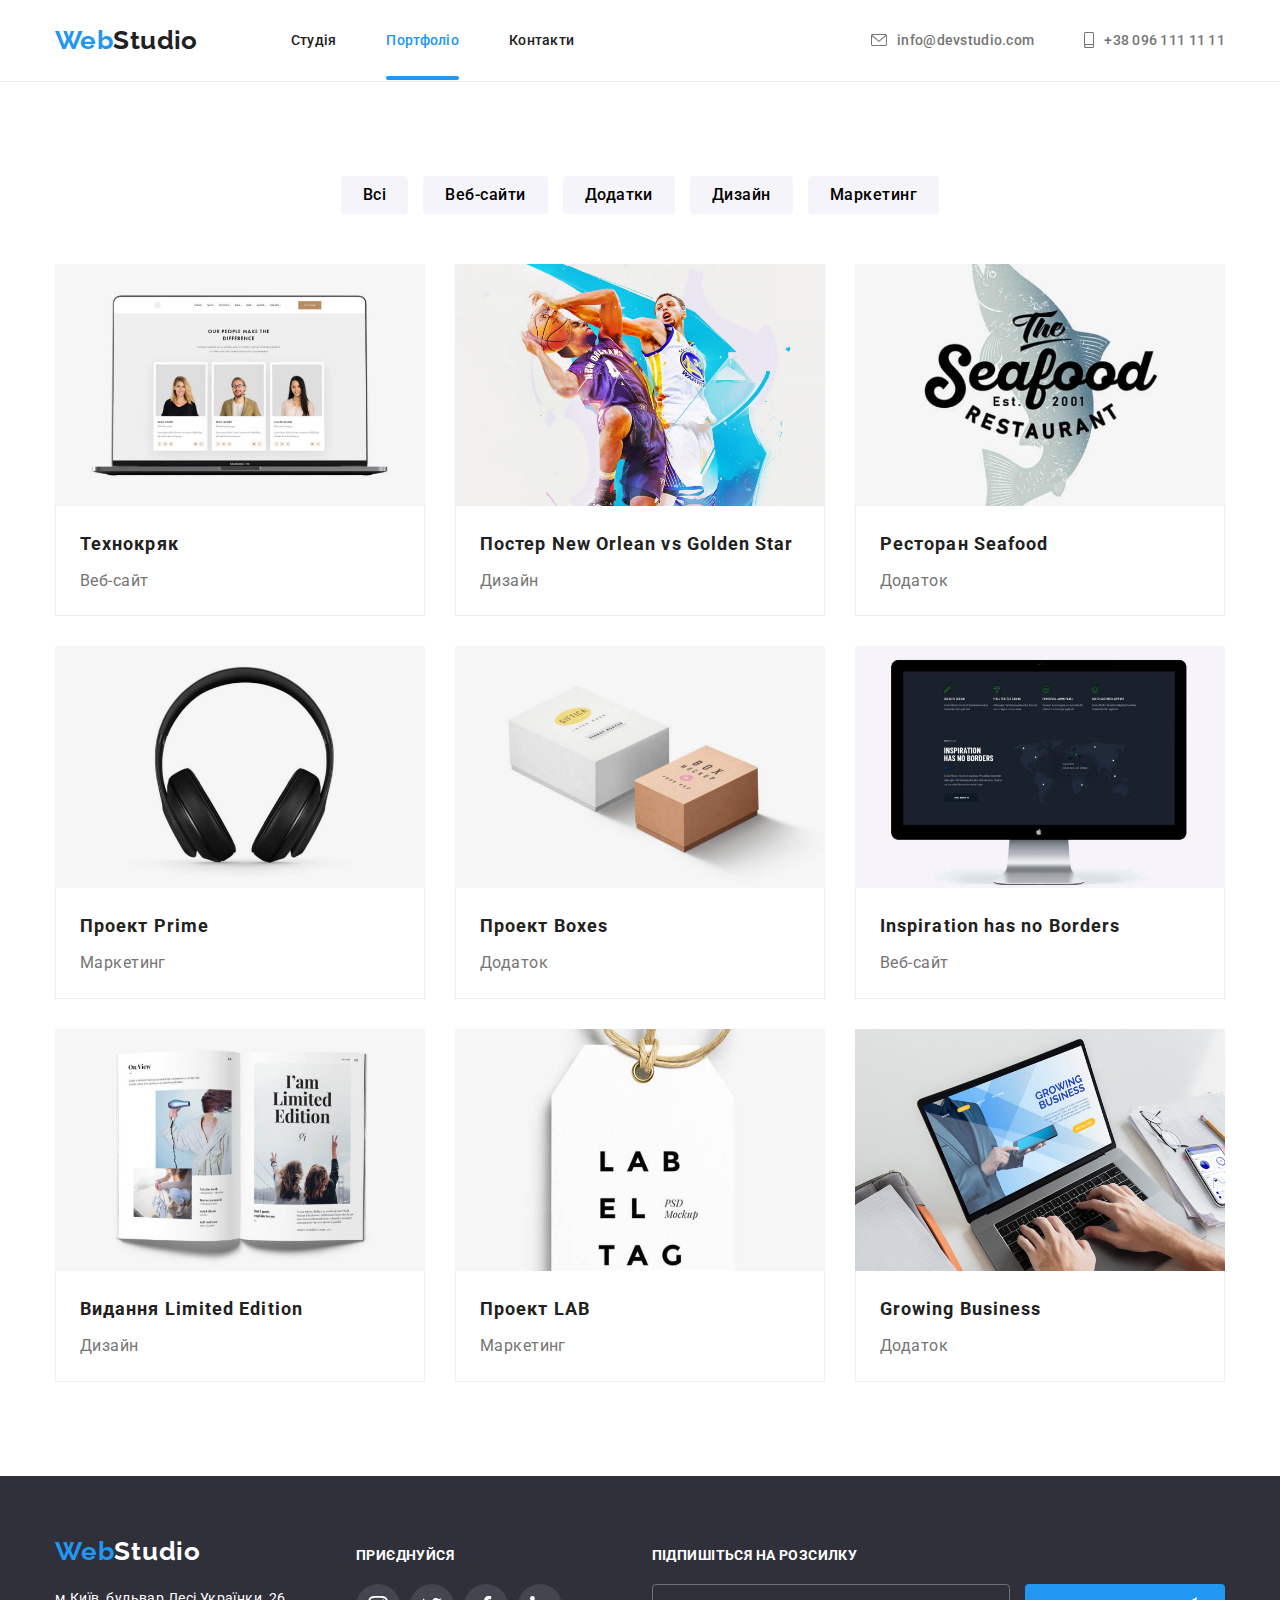
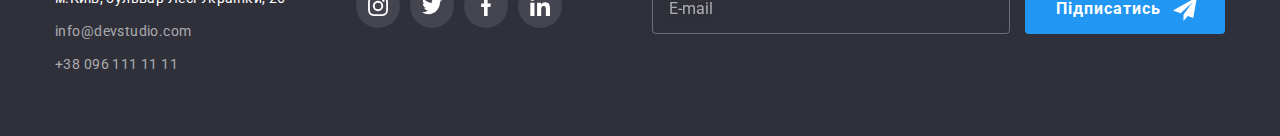
==== commit abe925f1: "correct a mistake add foto to portfolio" ====
--- a/portfolio.html
+++ b/portfolio.html
@@ -121,7 +121,9 @@
 						<li class="proposition__item">
 							<a class="proposition__link" href="">
 								<div class="overlay">
-									<img src="images/img.jpg" alt="laptop" width="370" />
+									<img srcset="./images/porfolio/img1.jpg 450w, ./images/porfolio/img1@2x.jpg 900w, ./images/porfolio/img1@3x.jpg 1350w"
+									sizes="100vw"
+									src="images/porfolio/img1.jpg" alt="laptop"  />
 									<p class="overlay__text">
 										Ресурс пропонує комплексні пропозиції з різним рівнем функціоналу та сервісів. Все це дозволить
 										відвідувачу отримати вичерпні відомості про компанію чи приватну особу.
@@ -137,7 +139,9 @@
 						<li class="proposition__item">
 							<a class="proposition__link" href="">
 								<div class="overlay">
-									<img src="images/img1.jpg" alt="basketball" width="370" />
+									<img srcset="./images/porfolio/img2.jpg 450w, ./images/porfolio/img2@2x.jpg 900w, ./images/porfolio/img2@3x.jpg 1350w"
+									sizes="100vw"
+									src="images/porfolio/img2.jpg" alt="basketball" />
 									<p class="overlay__text">
 										Ресурс пропонує комплексні пропозиції з різним рівнем функціоналу та сервісів. Все це дозволить
 										відвідувачу отримати вичерпні відомості про компанію чи приватну особу.
@@ -153,7 +157,9 @@
 						<li class="proposition__item">
 							<a class="proposition__link" href="">
 								<div class="overlay">
-									<img src="images/img2.jpg" alt=" logo Seafood restaurant" width="370" />
+									<img srcset="./images/porfolio/img3.jpg 450w, ./images/porfolio/img3@2x.jpg 900w, ./images/porfolio/img3@3x.jpg 1350w"
+									sizes="100vw"
+									src="images/porfolio/img3.jpg" alt=" logo Seafood restaurant" />
 									<p class="overlay__text">
 										Ресурс пропонує комплексні пропозиції з різним рівнем функціоналу та сервісів. Все це дозволить
 										відвідувачу отримати вичерпні відомості про компанію чи приватну особу.
@@ -169,7 +175,9 @@
 						<li class="proposition__item">
 							<a class="proposition__link" href="">
 								<div class="overlay">
-									<img src="images/img3.jpg" alt="headphone" width="370" />
+									<img srcset="./images/porfolio/img4.jpg 450w, ./images/porfolio/img4@2x.jpg 900w, ./images/porfolio/img4@3x.jpg 1350w"
+									sizes="100vw"
+									src="images/porfolio/img4.jpg" alt="headphone" />
 									<p class="overlay__text">
 										Ресурс пропонує комплексні пропозиції з різним рівнем функціоналу та сервісів. Все це дозволить
 										відвідувачу отримати вичерпні відомості про компанію чи приватну особу.
@@ -185,7 +193,9 @@
 						<li class="proposition__item">
 							<a class="proposition__link" href="">
 								<div class="overlay">
-									<img src="images/img4.jpg" alt="two small boxes" width="370" />
+									<img srcset="./images/porfolio/img5.jpg 450w, ./images/porfolio/img5@2x.jpg 900w, ./images/porfolio/img5@3x.jpg 1350w"
+									sizes="100vw"
+									src="images/porfolio/img5.jpg" alt="two small boxes" />
 									<p class="overlay__text">
 										Ресурс пропонує комплексні пропозиції з різним рівнем функціоналу та сервісів. Все це дозволить
 										відвідувачу отримати вичерпні відомості про компанію чи приватну особу.
@@ -201,7 +211,9 @@
 						<li class="proposition__item">
 							<a class="proposition__link" href="">
 								<div class="overlay">
-									<img src="images/img5.jpg" alt="monitor" width="370" />
+									<img srcset="./images/porfolio/img6.jpg 450w, ./images/porfolio/img6@2x.jpg 900w, ./images/porfolio/img6@3x.jpg 1350w"
+									sizes="100vw"
+									src="images/porfolio/img6.jpg" alt="monitor" />
 									<p class="overlay__text">
 										Ресурс пропонує комплексні пропозиції з різним рівнем функціоналу та сервісів. Все це дозволить
 										відвідувачу отримати вичерпні відомості про компанію чи приватну особу.
@@ -217,7 +229,9 @@
 						<li class="proposition__item">
 							<a class="proposition__link" href="">
 								<div class="overlay">
-									<img src="images/img6.jpg" alt="a book" width="370" />
+									<img srcset="./images/porfolio/img7.jpg 450w, ./images/porfolio/img7@2x.jpg 900w, ./images/porfolio/img7@3x.jpg 1350w"
+									sizes="100vw"
+									src="images/porfolio/img7.jpg" alt="a book" />
 									<p class="overlay__text">
 										Ресурс пропонує комплексні пропозиції з різним рівнем функціоналу та сервісів. Все це дозволить
 										відвідувачу отримати вичерпні відомості про компанію чи приватну особу.
@@ -233,7 +247,9 @@
 						<li class="proposition__item">
 							<a class="proposition__link" href="">
 								<div class="overlay">
-									<img src="images/img7.jpg" alt="some label" width="370" />
+									<img srcset="./images/porfolio/img8.jpg 450w, ./images/porfolio/img8@2x.jpg 900w, ./images/porfolio/img8@3x.jpg 1350w"
+									sizes="100vw"
+									src="images/porfolio/img8.jpg" alt="some label" />
 									<p class="overlay__text">
 										Ресурс пропонує комплексні пропозиції з різним рівнем функціоналу та сервісів. Все це дозволить
 										відвідувачу отримати вичерпні відомості про компанію чи приватну особу.
@@ -249,7 +265,9 @@
 						<li class="proposition__item">
 							<a class="proposition__link" href="">
 								<div class="overlay">
-									<img src="images/img8.jpg" alt="some one work at laptop" width="370" />
+									<img srcset="./images/porfolio/img9.jpg 450w, ./images/porfolio/img9@2x.jpg 900w, ./images/porfolio/img9@3x.jpg 1350w"
+									sizes="100vw"
+									src="images/porfolio/img9.jpg" alt="some one work at laptop" />
 									<p class="overlay__text">
 										Ресурс пропонує комплексні пропозиції з різним рівнем функціоналу та сервісів. Все це дозволить
 										відвідувачу отримати вичерпні відомості про компанію чи приватну особу.
@@ -344,6 +362,6 @@
 			</div>
 		</footer>
 
-		<script src="./js/menu.js"></script>
+		<script src="./js/mobile-menu.js"></script>
 	</body>
 </html>
--- a/css/main.min.css
+++ b/css/main.min.css
@@ -1 +1 @@
-body{font-family:"Roboto",sans-serif;color:var(--main-color);letter-spacing:.03em;background-color:var(--main-backg-color);font-size:14px;font-weight:400}h1,h2,h3,h4,h5,h6,p{margin:0}.visually-hidden{position:absolute;width:1px;height:1px;margin:-1px;border:0;padding:0;white-space:nowrap;-webkit-clip-path:inset(100%);clip-path:inset(100%);clip:rect(0 0 0 0);overflow:hidden}.list{list-style:none;margin:0;padding-left:0}img{display:block;width:100%;height:auto}.container{width:100%;padding:0px 15px;margin:0 auto}@media screen and (min-width: 480px){.container{width:480px}}@media screen and (min-width: 768px){.container{width:768px}}@media screen and (min-width: 1200px){.container{width:1200px}}.section{padding-top:60px;padding-bottom:60px}@media screen and (min-width: 1200px){.section{padding-top:94px;padding-bottom:94px}}.link-decor{text-decoration:none}.section-hero{text-align:center;font-weight:700;font-size:36px;line-height:1.17;margin-bottom:50px}@media screen and (min-width: 768px){.header__group{display:-webkit-box;display:-ms-flexbox;display:flex;-webkit-box-align:center;-ms-flex-align:center;align-items:center}}.header__group .header__nav{display:-webkit-box;display:-ms-flexbox;display:flex;-webkit-box-align:center;-ms-flex-align:center;align-items:center;-webkit-box-pack:justify;-ms-flex-pack:justify;justify-content:space-between}.logo{-ms-flex-item-align:center;align-self:center;color:#212121;font-family:"Raleway",sans-serif;font-weight:700;font-size:26px;line-height:1.19;color:#2196f3}.logo-dark{color:#212121}.logo-decor{padding:16px 0}@media screen and (min-width: 768px)and (max-width: 1199px){.logo-decor{margin-right:88px}}@media screen and (min-width: 1200px){.logo-decor{margin-right:93px}}.nav{display:none}@media screen and (min-width: 768px){.nav{display:-webkit-box;display:-ms-flexbox;display:flex;margin-top:32px;margin-bottom:32px}}.nav__item+.nav__item{margin-left:50px}.nav__link{padding-top:32px;padding-bottom:32px;color:currentColor;font-weight:500;line-height:1.14;letter-spacing:.02em;-webkit-transition:color 250ms cubic-bezier(0.4, 0, 0.2, 1);transition:color 250ms cubic-bezier(0.4, 0, 0.2, 1)}.nav__link:hover,.nav__link:focus{color:#2196f3}.nav__link--active{position:relative;color:#2196f3}.nav__link--active:after{content:"";position:absolute;display:block;bottom:0;left:0;width:100%;height:4px;border-radius:2px;background-color:#2196f3}.contacts{display:none}@media screen and (min-width: 768px)and (max-width: 1199px){.contacts{display:-webkit-box;display:-ms-flexbox;display:flex;margin-left:auto;-webkit-box-orient:vertical;-webkit-box-direction:normal;-ms-flex-direction:column;flex-direction:column;gap:10px}}@media screen and (min-width: 1200px){.contacts{display:-webkit-box;display:-ms-flexbox;display:flex;margin-left:auto;gap:50px}}@media screen and (min-width: 768px){.contacts__item{display:-webkit-box;display:-ms-flexbox;display:flex;-webkit-box-align:center;-ms-flex-align:center;align-items:center}}.contacts__link{display:-webkit-box;display:-ms-flexbox;display:flex;-webkit-box-align:center;-ms-flex-align:center;align-items:center;font-weight:500;line-height:1.14px;letter-spacing:.02em;color:#757575;-webkit-transition:color 250ms cubic-bezier(0.4, 0, 0.2, 1);transition:color 250ms cubic-bezier(0.4, 0, 0.2, 1)}.contacts__link:hover,.contacts__link:focus{color:#2196f3}@media screen and (min-width: 1200px){.contacts__link{padding:32px 0}}.contacts__icon-mail{fill:currentColor;width:16px;height:12px;margin-right:10px}.contacts__icon-mail:hover{fill:#2196f3}.contacts__icon-phone{fill:currentColor;width:10px;height:16px;margin-right:10px}.contacts__icon-phone:hover{fill:#2196f3}.hero{text-align:center;max-width:480px;max-height:400px;margin-left:auto;margin-right:auto;background-image:-webkit-gradient(linear, left top, left bottom, from(rgba(47, 48, 58, 0.4)), to(rgba(47, 48, 58, 0.4))),url(../images/hero.jpg);background-image:linear-gradient(rgba(47, 48, 58, 0.4), rgba(47, 48, 58, 0.4)),url(../images/hero.jpg);background-position:center;background-color:#2f303a;background-repeat:no-repeat;background-size:cover}.hero .hero__title{margin:0 auto;margin-bottom:30px;color:#fff;font-weight:900;font-size:26px;line-height:1.62;letter-spacing:.06em;text-transform:uppercase}.order-btn{width:200px;height:50px;border-radius:4px;border:none;background:#2196f3;color:#fff;font-weight:700;font-size:16px;line-height:1.88;letter-spacing:.06em;cursor:pointer;-webkit-transition:background-color 250ms cubic-bezier(0.4, 0, 0.2, 1),-webkit-box-shadow 250ms cubic-bezier(0.4, 0, 0.2, 1);transition:background-color 250ms cubic-bezier(0.4, 0, 0.2, 1),-webkit-box-shadow 250ms cubic-bezier(0.4, 0, 0.2, 1);transition:background-color 250ms cubic-bezier(0.4, 0, 0.2, 1),box-shadow 250ms cubic-bezier(0.4, 0, 0.2, 1);transition:background-color 250ms cubic-bezier(0.4, 0, 0.2, 1),box-shadow 250ms cubic-bezier(0.4, 0, 0.2, 1),-webkit-box-shadow 250ms cubic-bezier(0.4, 0, 0.2, 1)}.order-btn:hover,.order-btn:focus{background-color:#188ce8;-webkit-box-shadow:0px 4px 4px rgba(0,0,0,.15);box-shadow:0px 4px 4px rgba(0,0,0,.15)}.backdrop{position:fixed;top:0;left:0;width:100%;height:100%;opacity:1;z-index:3;background-color:rgba(0,0,0,.2);-webkit-transition:opacity 250ms cubic-bezier(0.4, 0, 0.2, 1);transition:opacity 250ms cubic-bezier(0.4, 0, 0.2, 1)}.backdrop.is-hidden{opacity:0;pointer-events:none}.modal{position:absolute;top:50%;left:50%;-webkit-transform:translate(-50%, -50%) scale(1);transform:translate(-50%, -50%) scale(1);margin:0 auto;padding:40px;width:450px;height:609px;background-color:#fff;-webkit-box-shadow:0px 1px 3px rgba(0,0,0,.12),0px 1px 1px rgba(0,0,0,.14),0px 2px 1px rgba(0,0,0,.2);box-shadow:0px 1px 3px rgba(0,0,0,.12),0px 1px 1px rgba(0,0,0,.14),0px 2px 1px rgba(0,0,0,.2);border-radius:4px}@media screen and (min-width: 1200px){.modal{width:528px;height:581px}}.modal-btn{position:absolute;right:8px;top:8px;display:-webkit-box;display:-ms-flexbox;display:flex;-webkit-box-pack:center;-ms-flex-pack:center;justify-content:center;border-radius:50%;border:1px solid rgba(0,0,0,.1);width:30px;height:30px;background-color:#fff;cursor:pointer;text-decoration:none;-webkit-transition:fill 250ms cubic-bezier(0.4, 0, 0.2, 1),-webkit-box-shadow 250ms cubic-bezier(0.4, 0, 0.2, 1);transition:fill 250ms cubic-bezier(0.4, 0, 0.2, 1),-webkit-box-shadow 250ms cubic-bezier(0.4, 0, 0.2, 1);transition:box-shadow 250ms cubic-bezier(0.4, 0, 0.2, 1),fill 250ms cubic-bezier(0.4, 0, 0.2, 1);transition:box-shadow 250ms cubic-bezier(0.4, 0, 0.2, 1),fill 250ms cubic-bezier(0.4, 0, 0.2, 1),-webkit-box-shadow 250ms cubic-bezier(0.4, 0, 0.2, 1)}.modal-btn:hover,.modal-btn:focus{fill:#2196f3;-webkit-box-shadow:0px 1px 3px rgba(0,0,0,.12),0px 1px 1px rgba(0,0,0,.14),0px 2px 1px rgba(0,0,0,.2);box-shadow:0px 1px 3px rgba(0,0,0,.12),0px 1px 1px rgba(0,0,0,.14),0px 2px 1px rgba(0,0,0,.2)}.modal-btn-icon{width:11px;height:11px;-ms-flex-item-align:center;align-self:center}.form{display:inline-block;width:100%;height:100%;text-align:center}.form__title{margin-bottom:12px;font-weight:700;font-size:20px;line-height:1.15;text-align:center}.form__label{display:block;position:relative;text-align:initial}.form__label+.form__label{margin-top:10px}.form__name{font-size:12px;line-height:1.17;letter-spacing:.01em;color:#757575}.form__input{margin-top:4px;width:370px;height:40px;padding-left:42px;border:1px solid rgba(33,33,33,.2);border-radius:4px;-webkit-transition:border-color 250ms cubic-bezier(0.4, 0, 0.2, 1);transition:border-color 250ms cubic-bezier(0.4, 0, 0.2, 1);outline:rgba(0,0,0,0)}@media screen and (min-width: 1200px){.form__input{width:448px}}.form__input:focus{border-color:#2196f3}.form__icon{position:absolute;left:12px;bottom:11px;width:18px;height:18px;-webkit-transition:fill 250ms cubic-bezier(0.4, 0, 0.2, 1);transition:fill 250ms cubic-bezier(0.4, 0, 0.2, 1)}.form__input:focus+.form__icon{fill:#2196f3}.form__textarea{margin-top:4px;resize:none;width:370px;height:120px;border:1px solid rgba(33,33,33,.2);border-radius:4px;padding:12px 16px;font-size:12px;line-height:14px;letter-spacing:.01em;-webkit-transition:border-color 250ms cubic-bezier(0.4, 0, 0.2, 1);transition:border-color 250ms cubic-bezier(0.4, 0, 0.2, 1);outline:rgba(0,0,0,0)}@media screen and (min-width: 1200px){.form__textarea{width:448px}}.form__textarea:focus{border-color:#2196f3}.form__textarea::-webkit-input-placeholder{color:rgba(117,117,117,.5);font-weight:400;font-size:14px;line-height:1.14;letter-spacing:.01em}.form__textarea::-moz-placeholder{color:rgba(117,117,117,.5);font-weight:400;font-size:14px;line-height:1.14;letter-spacing:.01em}.form__textarea:-ms-input-placeholder{color:rgba(117,117,117,.5);font-weight:400;font-size:14px;line-height:1.14;letter-spacing:.01em}.form__textarea::-ms-input-placeholder{color:rgba(117,117,117,.5);font-weight:400;font-size:14px;line-height:1.14;letter-spacing:.01em}.form__textarea::placeholder{color:rgba(117,117,117,.5);font-weight:400;font-size:14px;line-height:1.14;letter-spacing:.01em}.confirm{display:-webkit-box;display:-ms-flexbox;display:flex;-webkit-box-pack:center;-ms-flex-pack:center;justify-content:center;-webkit-box-align:center;-ms-flex-align:center;align-items:center;margin-top:10px;margin-bottom:30px}.confirm__checkbox{position:absolute;width:1px;height:1px;margin:-1px;border:0;padding:0;white-space:nowrap;-webkit-clip-path:inset(100%);clip-path:inset(100%);clip:rect(0 0 0 0);overflow:hidden}.confirm__agree{display:block;width:16px;height:15px;border:2px solid #212121;border-radius:3px;-webkit-transition-property:background-color,background-image,border-color;transition-property:background-color,background-image,border-color;-webkit-transition-duration:250ms;transition-duration:250ms;-webkit-transition-timing-function:cubic-bezier(0.4, 0, 0.2, 1);transition-timing-function:cubic-bezier(0.4, 0, 0.2, 1)}.confirm__checkbox:checked+.confirm__agree{border-color:#2196f3;background-color:#2196f3;background-image:url(../images/icon-check.svg);background-repeat:no-repeat;background-size:cover;background-origin:border-box}.confirm__text{margin-left:8px;font-weight:400;font-size:12px;line-height:1.16;letter-spacing:.03em;color:#757575}@media screen and (min-width: 1200px){.confirm__text{font-size:14px;line-height:1.71}}.confirm__link{color:#2196f3;margin-left:3px;font-size:12px;line-height:1.16}@media screen and (min-width: 1200px){.confirm__link{font-size:14px;line-height:1.71}}.submit-btn{width:200px;height:50px;border-radius:4px;border:none;background:#2196f3;color:#fff;font-weight:700;font-size:16px;line-height:1.88;letter-spacing:.06em;cursor:pointer;-webkit-transition:background-color 250ms cubic-bezier(0.4, 0, 0.2, 1),-webkit-box-shadow 250ms cubic-bezier(0.4, 0, 0.2, 1);transition:background-color 250ms cubic-bezier(0.4, 0, 0.2, 1),-webkit-box-shadow 250ms cubic-bezier(0.4, 0, 0.2, 1);transition:background-color 250ms cubic-bezier(0.4, 0, 0.2, 1),box-shadow 250ms cubic-bezier(0.4, 0, 0.2, 1);transition:background-color 250ms cubic-bezier(0.4, 0, 0.2, 1),box-shadow 250ms cubic-bezier(0.4, 0, 0.2, 1),-webkit-box-shadow 250ms cubic-bezier(0.4, 0, 0.2, 1)}.submit-btn:hover,.submit-btn:focus{background-color:#188ce8;-webkit-box-shadow:0px 4px 4px rgba(0,0,0,.15);box-shadow:0px 4px 4px rgba(0,0,0,.15)}.features__list{display:-webkit-box;display:-ms-flexbox;display:flex;-ms-flex-wrap:wrap;flex-wrap:wrap;gap:30px}@media screen and (min-width: 768px){.features__item{width:354px}}@media screen and (min-width: 1200px){.features__item{width:270px;margin-bottom:0}}.features__decor{text-align:center;margin-bottom:30px;padding-top:25px;padding-bottom:25px;background-color:#f5f4fa;border-radius:4px}.features__icon{width:70px;height:70px}.features__title{font-size:14px;font-weight:700;line-height:1.42;text-transform:uppercase;margin-bottom:10px}@media screen and (max-width: 767px){.features__title{text-align:center}}.features__content{line-height:1.71;color:#757575}.work{padding-bottom:94px;display:none}@media screen and (min-width: 1200px){.work{display:block}}.work__list{display:-webkit-box;display:-ms-flexbox;display:flex}.work__item+.work__item{margin-left:30px}.work__item{position:relative}.work__text{position:absolute;display:-webkit-box;display:-ms-flexbox;display:flex;-webkit-box-pack:center;-ms-flex-pack:center;justify-content:center;-webkit-box-align:center;-ms-flex-align:center;align-items:center;width:100%;height:70px;bottom:0;font-weight:700;line-height:1.14;text-align:center;text-transform:uppercase;background-color:rgba(47,48,58,.8);color:#fff}.team--bg{background-color:#f5f4fa}.team__list{display:-webkit-box;display:-ms-flexbox;display:flex;-ms-flex-wrap:wrap;flex-wrap:wrap;gap:30px}@media screen and (max-width: 767px){.team__list{-webkit-box-pack:center;-ms-flex-pack:center;justify-content:center}}.team__item{background-color:#fff;-webkit-box-shadow:0px 1px 3px rgba(0,0,0,.12),0px 1px 1px rgba(0,0,0,.14),0px 2px 1px rgba(0,0,0,.2);box-shadow:0px 1px 3px rgba(0,0,0,.12),0px 1px 1px rgba(0,0,0,.14),0px 2px 1px rgba(0,0,0,.2);border-radius:0px 0px 4px 4px}@media screen and (min-width: 768px){.team__item{width:354px}}@media screen and (min-width: 1200px){.team__item{width:270px;height:428px}}.team__decor{padding-top:30px;padding-bottom:24px}@media screen and (min-width: 1200px){.team__decor{padding:30px 0}}.team__name{font-weight:500;font-size:16px;line-height:1.19;text-align:center;margin-bottom:10px}.team__profesion{text-align:center;font-size:16px;line-height:1.19;margin-bottom:16px;color:#757575}.networks__list{display:-webkit-box;display:-ms-flexbox;display:flex;-webkit-box-pack:center;-ms-flex-pack:center;justify-content:center}.networks__item:not(:last-child){margin-right:10px}.networks__link{display:-webkit-box;display:-ms-flexbox;display:flex;-webkit-box-pack:center;-ms-flex-pack:center;justify-content:center;-webkit-box-align:center;-ms-flex-align:center;align-items:center;color:#afb1b8;width:44px;height:44px;border-radius:50%;-webkit-transition:background-color 250ms cubic-bezier(0.4, 0, 0.2, 1),color 250ms cubic-bezier(0.4, 0, 0.2, 1);transition:background-color 250ms cubic-bezier(0.4, 0, 0.2, 1),color 250ms cubic-bezier(0.4, 0, 0.2, 1)}.networks__link:hover,.networks__link:focus{background-color:#2196f3;color:#fff}.networks--icon{fill:currentColor;width:20px;height:20px}.customers__list{display:-webkit-box;display:-ms-flexbox;display:flex;-ms-flex-wrap:wrap;flex-wrap:wrap;gap:30px}@media screen and (max-width: 480px){.customers__list{-webkit-box-pack:center;-ms-flex-pack:center;justify-content:center}}.customers__item{-ms-flex-preferred-size:calc((100% - 30px)/2);flex-basis:calc((100% - 30px)/2)}@media screen and (min-width: 768px){.customers__item{-ms-flex-preferred-size:calc((100% - 60px)/3);flex-basis:calc((100% - 60px)/3)}}@media screen and (min-width: 1200px){.customers__item{-ms-flex-preferred-size:calc((100% - 150px)/6);flex-basis:calc((100% - 150px)/6)}}.customers__link{display:-webkit-box;display:-ms-flexbox;display:flex;-webkit-box-pack:center;-ms-flex-pack:center;justify-content:center;-webkit-box-align:center;-ms-flex-align:center;align-items:center;height:92px;border:1px solid #afb1b8;border-radius:4px;color:#afb1b8;-webkit-transition:color 250ms cubic-bezier(0.4, 0, 0.2, 1),border-color 250ms cubic-bezier(0.4, 0, 0.2, 1);transition:color 250ms cubic-bezier(0.4, 0, 0.2, 1),border-color 250ms cubic-bezier(0.4, 0, 0.2, 1)}.customers__link:hover,.customers__link:focus{color:#2196f3;border-color:#2196f3}.customers--icon{fill:currentColor;width:106px;height:60px}.footer{padding:60px 0;background-color:#2f303a}@media screen and (min-width: 768px)and (max-width: 1199px){.footer__group{display:-webkit-box;display:-ms-flexbox;display:flex;-ms-flex-wrap:wrap;flex-wrap:wrap;-ms-flex-pack:distribute;justify-content:space-around;-webkit-box-align:baseline;-ms-flex-align:baseline;align-items:baseline}}@media screen and (min-width: 1200px){.footer__group{display:-webkit-box;display:-ms-flexbox;display:flex;-webkit-box-align:baseline;-ms-flex-align:baseline;align-items:baseline}}.group{text-align:center}@media screen and (max-width: 767px){.group{margin-bottom:60px}}@media screen and (min-width: 1200px){.group{text-align:start}}.footer__link{display:inline-block;margin-bottom:20px;font-family:"Raleway";font-style:normal;font-weight:700;font-size:26px;line-height:1.19px;letter-spacing:.03em}.footer--logo-white{color:#fff}.address{font-style:normal}.address__item+.address__item{margin-top:9px}.address__location{color:#fff;font-weight:400;line-height:1.71;-webkit-transition:color 250ms cubic-bezier(0.4, 0, 0.2, 1);transition:color 250ms cubic-bezier(0.4, 0, 0.2, 1)}.address__location:hover,.address__location:focus{color:#2196f3}.address__contact{font-weight:400;line-height:1.71;color:rgba(255,255,255,.6);-webkit-transition:color 250ms cubic-bezier(0.4, 0, 0.2, 1);transition:color 250ms cubic-bezier(0.4, 0, 0.2, 1)}.address__contact:hover,.address__contact:focus{color:#2196f3}@media screen and (max-width: 1199px){.join{text-align:center}}@media screen and (min-width: 1200px){.join{margin-left:70px}}.join__title{margin-bottom:20px;font-weight:700;line-height:1.14;text-transform:uppercase;color:#fff}.join__list{display:-webkit-box;display:-ms-flexbox;display:flex;-webkit-box-pack:center;-ms-flex-pack:center;justify-content:center;-webkit-box-align:center;-ms-flex-align:center;align-items:center}.join__link{display:-webkit-box;display:-ms-flexbox;display:flex;-webkit-box-pack:center;-ms-flex-pack:center;justify-content:center;-webkit-box-align:center;-ms-flex-align:center;align-items:center;color:#afb1b8;width:44px;height:44px;border-radius:50%;-webkit-transition:background-color 250ms cubic-bezier(0.4, 0, 0.2, 1);transition:background-color 250ms cubic-bezier(0.4, 0, 0.2, 1);background-color:rgba(255,255,255,.1)}.join__link:hover,.join__link:focus{background-color:#2196f3}.join__icon{fill:currentColor;width:20px;height:20px;color:#fff}.join__item:not(:last-child){margin-right:10px}@media screen and (max-width: 1199px){.subscription{text-align:center;margin-top:60px}}@media screen and (min-width: 1200px){.subscription{margin-left:auto}}.subscription__title{margin-bottom:20px;font-weight:700;line-height:1.14;text-transform:uppercase;color:#fff}.subscription__input{width:358px;height:50px;padding-left:16px;border:1px solid rgba(255,255,255,.3);-webkit-filter:drop-shadow(0px 4px 4px rgba(0, 0, 0, 0.15));filter:drop-shadow(0px 4px 4px rgba(0, 0, 0, 0.15));border-radius:4px;background-color:rgba(0,0,0,0);color:#afb1b8;-webkit-transition:border-color 250ms cubic-bezier(0.4, 0, 0.2, 1);transition:border-color 250ms cubic-bezier(0.4, 0, 0.2, 1);outline:rgba(0,0,0,0)}.subscription__input:focus{border-color:#2196f3}@media screen and (max-width: 1199px){.subscription__input{width:100%}}.subscription__input::-webkit-input-placeholder{font-size:16px;line-height:20px;color:rgba(255,255,255,.6)}.subscription__input::-moz-placeholder{font-size:16px;line-height:20px;color:rgba(255,255,255,.6)}.subscription__input:-ms-input-placeholder{font-size:16px;line-height:20px;color:rgba(255,255,255,.6)}.subscription__input::-ms-input-placeholder{font-size:16px;line-height:20px;color:rgba(255,255,255,.6)}.subscription__input::placeholder{font-size:16px;line-height:20px;color:rgba(255,255,255,.6)}.subscription__btn{position:relative;padding:10px 62px 10px 29px;width:200px;height:50px;border-radius:4px;border:none;background-color:#2196f3;color:#fff;font-weight:700;font-size:16px;line-height:1.88;letter-spacing:.06em;font-family:inherit;cursor:pointer;-webkit-transition:background-color 250ms cubic-bezier(0.4, 0, 0.2, 1),-webkit-box-shadow 250ms cubic-bezier(0.4, 0, 0.2, 1);transition:background-color 250ms cubic-bezier(0.4, 0, 0.2, 1),-webkit-box-shadow 250ms cubic-bezier(0.4, 0, 0.2, 1);transition:background-color 250ms cubic-bezier(0.4, 0, 0.2, 1),box-shadow 250ms cubic-bezier(0.4, 0, 0.2, 1);transition:background-color 250ms cubic-bezier(0.4, 0, 0.2, 1),box-shadow 250ms cubic-bezier(0.4, 0, 0.2, 1),-webkit-box-shadow 250ms cubic-bezier(0.4, 0, 0.2, 1)}.subscription__btn:hover,.subscription__btn:focus{background-color:#188ce8;-webkit-box-shadow:0px 4px 4px rgba(0,0,0,.15);box-shadow:0px 4px 4px rgba(0,0,0,.15)}@media screen and (max-width: 1199px){.subscription__btn{margin-top:20px}}@media screen and (min-width: 1200px){.subscription__btn{margin-left:12px}}.subscription__icon{position:absolute;top:13px;right:28px;width:24px;height:24px}.header-line{border-bottom:1px solid #ececec}.portfolio-nav__list{display:-webkit-box;display:-ms-flexbox;display:flex;-ms-flex-wrap:wrap;flex-wrap:wrap;-webkit-box-pack:start;-ms-flex-pack:start;justify-content:start;gap:10px;margin-bottom:50px}@media screen and (min-width: 768px){.portfolio-nav__list{-webkit-box-pack:center;-ms-flex-pack:center;justify-content:center}}.portfolio-nav__item+.portfolio-nav__item{margin-left:8px}.portfolio-nav__btn{display:inline-block;border:none;border-radius:4px;font-family:inherit;font-weight:500;font-size:16px;line-height:1.62;text-align:center;letter-spacing:.03em;cursor:pointer;padding:6px 22px;background-color:#f5f4fa;-webkit-transition:color 250ms cubic-bezier(0.4, 0, 0.2, 1),background-color 250ms cubic-bezier(0.4, 0, 0.2, 1),-webkit-box-shadow 250ms cubic-bezier(0.4, 0, 0.2, 1);transition:color 250ms cubic-bezier(0.4, 0, 0.2, 1),background-color 250ms cubic-bezier(0.4, 0, 0.2, 1),-webkit-box-shadow 250ms cubic-bezier(0.4, 0, 0.2, 1);transition:color 250ms cubic-bezier(0.4, 0, 0.2, 1),background-color 250ms cubic-bezier(0.4, 0, 0.2, 1),box-shadow 250ms cubic-bezier(0.4, 0, 0.2, 1);transition:color 250ms cubic-bezier(0.4, 0, 0.2, 1),background-color 250ms cubic-bezier(0.4, 0, 0.2, 1),box-shadow 250ms cubic-bezier(0.4, 0, 0.2, 1),-webkit-box-shadow 250ms cubic-bezier(0.4, 0, 0.2, 1)}.portfolio-nav__btn:hover,.portfolio-nav__btn:focus{background-color:#2196f3;color:#fff;-webkit-box-shadow:0px 3px 1px rgba(0,0,0,.1),0px 1px 2px rgba(0,0,0,.08),0px 2px 2px rgba(0,0,0,.12);box-shadow:0px 3px 1px rgba(0,0,0,.1),0px 1px 2px rgba(0,0,0,.08),0px 2px 2px rgba(0,0,0,.12)}.proposition{display:-webkit-box;display:-ms-flexbox;display:flex;-ms-flex-wrap:wrap;flex-wrap:wrap;-webkit-box-pack:center;-ms-flex-pack:center;justify-content:center;gap:30px}@media screen and (min-width: 768px){.proposition__item{-ms-flex-preferred-size:calc((100% - 60px)/2);flex-basis:calc((100% - 60px)/2)}}@media screen and (min-width: 1200px){.proposition__item{-ms-flex-preferred-size:calc((100% - 60px)/3);flex-basis:calc((100% - 60px)/3)}}.proposition__link{display:block;text-decoration:none;-webkit-transition:-webkit-box-shadow 250ms cubic-bezier(0.4, 0, 0.2, 1);transition:-webkit-box-shadow 250ms cubic-bezier(0.4, 0, 0.2, 1);transition:box-shadow 250ms cubic-bezier(0.4, 0, 0.2, 1);transition:box-shadow 250ms cubic-bezier(0.4, 0, 0.2, 1), -webkit-box-shadow 250ms cubic-bezier(0.4, 0, 0.2, 1)}.proposition__link:hover,.proposition__link:focus{-webkit-box-shadow:0px 1px 1px rgba(0,0,0,.12),0px 4px 4px rgba(0,0,0,.06),1px 4px 6px rgba(0,0,0,.16);box-shadow:0px 1px 1px rgba(0,0,0,.12),0px 4px 4px rgba(0,0,0,.06),1px 4px 6px rgba(0,0,0,.16)}.proposition__decor-text{padding:20px 24px;border:1px solid #eee;border-top:none}.proposition__title{margin-bottom:4px;color:#212121;font-weight:700;font-size:18px;line-height:2;letter-spacing:.06em}.proposition__content{color:#757575;font-size:16px;line-height:1.87}.overlay{position:relative;overflow:hidden;z-index:-1}.overlay__text{position:absolute;display:inline-block;top:0;left:0;width:100%;height:100%;font-size:18px;line-height:1.56;color:#fff;opacity:0;background-color:rgba(33,150,243,.9);padding:63px 24px;-webkit-transform:translateY(100%);transform:translateY(100%);-webkit-transition:background-color 250ms cubic-bezier(0.4, 0, 0.2, 1),opacity 250ms cubic-bezier(0.4, 0, 0.2, 1),-webkit-transform 250ms cubic-bezier(0.4, 0, 0.2, 1);transition:background-color 250ms cubic-bezier(0.4, 0, 0.2, 1),opacity 250ms cubic-bezier(0.4, 0, 0.2, 1),-webkit-transform 250ms cubic-bezier(0.4, 0, 0.2, 1);transition:background-color 250ms cubic-bezier(0.4, 0, 0.2, 1),opacity 250ms cubic-bezier(0.4, 0, 0.2, 1),transform 250ms cubic-bezier(0.4, 0, 0.2, 1);transition:background-color 250ms cubic-bezier(0.4, 0, 0.2, 1),opacity 250ms cubic-bezier(0.4, 0, 0.2, 1),transform 250ms cubic-bezier(0.4, 0, 0.2, 1),-webkit-transform 250ms cubic-bezier(0.4, 0, 0.2, 1)}.proposition__link:hover .overlay__text,.proposition__link:focus .overlay__text{opacity:1;-webkit-transform:translateY(0);transform:translateY(0)}.burger-btn{display:-webkit-box;display:-ms-flexbox;display:flex;-webkit-box-pack:center;-ms-flex-pack:center;justify-content:center;-webkit-box-align:center;-ms-flex-align:center;align-items:center;border:none;background-color:rgba(0,0,0,0)}@media screen and (min-width: 768px){.burger-btn{display:none}}.burger-btn:hover{fill:#2196f3}.burger-mobil{z-index:2;padding:8px}.burger-btn .icon-close{-webkit-transform:translateX(200%);transform:translateX(200%);-webkit-transition:-webkit-transform 250ms cubic-bezier(0.4, 0, 0.2, 1);transition:-webkit-transform 250ms cubic-bezier(0.4, 0, 0.2, 1);transition:transform 250ms cubic-bezier(0.4, 0, 0.2, 1);transition:transform 250ms cubic-bezier(0.4, 0, 0.2, 1), -webkit-transform 250ms cubic-bezier(0.4, 0, 0.2, 1)}.burger-btn.is-open .icon-close{-webkit-transform:translateX(0);transform:translateX(0)}.burger-btn .icon-burger{-webkit-transform:translateX(0);transform:translateX(0);-webkit-transition:-webkit-transform 250ms cubic-bezier(0.4, 0, 0.2, 1);transition:-webkit-transform 250ms cubic-bezier(0.4, 0, 0.2, 1);transition:transform 250ms cubic-bezier(0.4, 0, 0.2, 1);transition:transform 250ms cubic-bezier(0.4, 0, 0.2, 1), -webkit-transform 250ms cubic-bezier(0.4, 0, 0.2, 1)}.burger-btn.is-open .icon-burger{-webkit-transform:translateX(200%);transform:translateX(200%)}.mobile-menu{position:fixed;top:0;left:0;padding:48px 0 48px 40px;display:-webkit-box;display:-ms-flexbox;display:flex;-webkit-box-orient:vertical;-webkit-box-direction:normal;-ms-flex-direction:column;flex-direction:column;width:100%;height:100%;background-color:#fff;-webkit-transform:translateX(-100%);transform:translateX(-100%);-webkit-transition:-webkit-transform 250ms cubic-bezier(0.4, 0, 0.2, 1);transition:-webkit-transform 250ms cubic-bezier(0.4, 0, 0.2, 1);transition:transform 250ms cubic-bezier(0.4, 0, 0.2, 1);transition:transform 250ms cubic-bezier(0.4, 0, 0.2, 1), -webkit-transform 250ms cubic-bezier(0.4, 0, 0.2, 1)}.mobile-menu.is-open{-webkit-transform:translateX(0);transform:translateX(0)}.mobile-list-nav{margin-bottom:auto}.mobile-item-nav:not(:last-child){margin-bottom:32px}.mobile-link-nav{font-weight:500;font-size:40px;line-height:1.18;letter-spacing:.02em;color:#212121}.active{color:#2196f3}.mobile-item-contact:not(:last-child){margin-bottom:32px}.mobile-list-contact{margin-bottom:64px}.mobile-link-phone{font-weight:500;font-size:34px;line-height:1.18;letter-spacing:.02em;color:#2196f3}.mobile-link-mail{font-weight:500;font-size:24px;line-height:1.17;letter-spacing:.02em;color:#757575}.mobile-list-networks{display:-webkit-box;display:-ms-flexbox;display:flex;-ms-flex-wrap:wrap;flex-wrap:wrap;-webkit-box-align:center;-ms-flex-align:center;align-items:center;gap:10px}.mobile-item-networks:not(:last-child) .mobile-link-networks{padding-right:10px;border-right:1px solid #757575}.mobile-link-networks{font-weight:500;font-size:18px;line-height:1.22;letter-spacing:.02em;color:#2196f3}/*# sourceMappingURL=main.min.css.map */+body{font-family:"Roboto",sans-serif;color:#212121;letter-spacing:.03em;background-color:#fff;font-size:14px;font-weight:400}h1,h2,h3,h4,h5,h6,p{margin:0}.visually-hidden{position:absolute;width:1px;height:1px;margin:-1px;border:0;padding:0;white-space:nowrap;-webkit-clip-path:inset(100%);clip-path:inset(100%);clip:rect(0 0 0 0);overflow:hidden}.list{list-style:none;margin:0;padding-left:0}img{display:block;max-width:100%;height:auto}.container{width:100%;padding:0px 15px;margin:0 auto}@media screen and (min-width: 480px){.container{width:480px}}@media screen and (min-width: 768px){.container{width:768px}}@media screen and (min-width: 1200px){.container{width:1200px}}.section{padding-top:60px;padding-bottom:60px}@media screen and (min-width: 1200px){.section{padding-top:94px;padding-bottom:94px}}.link-decor{text-decoration:none}.section-hero{text-align:center;font-weight:700;font-size:28px;line-height:1.18;margin-bottom:50px}@media screen and (min-width: 1200px){.section-hero{font-size:36px;line-height:1.17}}@media screen and (min-width: 768px){.header__group{display:-webkit-box;display:-ms-flexbox;display:flex;-webkit-box-align:center;-ms-flex-align:center;align-items:center}}.header__group .header__nav{display:-webkit-box;display:-ms-flexbox;display:flex;-webkit-box-align:center;-ms-flex-align:center;align-items:center;-webkit-box-pack:justify;-ms-flex-pack:justify;justify-content:space-between}.logo{-ms-flex-item-align:center;align-self:center;color:#212121;font-family:"Raleway",sans-serif;font-weight:700;font-size:26px;line-height:1.19;color:#2196f3}.logo-dark{color:#212121}.logo-decor{padding:16px 0}@media screen and (min-width: 768px)and (max-width: 1199px){.logo-decor{margin-right:88px}}@media screen and (min-width: 1200px){.logo-decor{margin-right:93px}}.nav{display:none}@media screen and (min-width: 768px){.nav{display:-webkit-box;display:-ms-flexbox;display:flex;margin-top:32px;margin-bottom:32px}}.nav__item+.nav__item{margin-left:50px}.nav__link{padding-top:32px;padding-bottom:32px;color:currentColor;font-weight:500;line-height:1.14;letter-spacing:.02em;-webkit-transition:color 250ms cubic-bezier(0.4, 0, 0.2, 1);transition:color 250ms cubic-bezier(0.4, 0, 0.2, 1)}.nav__link:hover,.nav__link:focus{color:#2196f3}.nav__link--active{position:relative;color:#2196f3}.nav__link--active:after{content:"";position:absolute;display:block;bottom:0;left:0;width:100%;height:4px;border-radius:2px;background-color:#2196f3}.contacts{display:none}@media screen and (min-width: 768px)and (max-width: 1199px){.contacts{display:-webkit-box;display:-ms-flexbox;display:flex;margin-left:auto;-webkit-box-orient:vertical;-webkit-box-direction:normal;-ms-flex-direction:column;flex-direction:column;gap:10px}}@media screen and (min-width: 1200px){.contacts{display:-webkit-box;display:-ms-flexbox;display:flex;margin-left:auto;gap:50px}}@media screen and (min-width: 768px){.contacts__item{display:-webkit-box;display:-ms-flexbox;display:flex;-webkit-box-align:center;-ms-flex-align:center;align-items:center}}.contacts__link{display:-webkit-box;display:-ms-flexbox;display:flex;-webkit-box-align:center;-ms-flex-align:center;align-items:center;font-weight:500;line-height:1.14px;letter-spacing:.02em;color:#757575;-webkit-transition:color 250ms cubic-bezier(0.4, 0, 0.2, 1);transition:color 250ms cubic-bezier(0.4, 0, 0.2, 1)}.contacts__link:hover,.contacts__link:focus{color:#2196f3}@media screen and (min-width: 1200px){.contacts__link{padding:32px 0}}.contacts__icon-mail{fill:currentColor;width:16px;height:12px;margin-right:10px}.contacts__icon-mail:hover{fill:#2196f3}.contacts__icon-phone{fill:currentColor;width:10px;height:16px;margin-right:10px}.contacts__icon-phone:hover{fill:#2196f3}.hero{text-align:center;max-width:1600px;max-height:600px;margin-left:auto;margin-right:auto;background-position:center;background-color:#2f303a;background-repeat:no-repeat;background-size:cover}@media screen and (max-width: 767px){.hero{padding:118px 60px;background-image:-webkit-gradient(linear, left top, left bottom, from(rgba(47, 48, 58, 0.4)), to(rgba(47, 48, 58, 0.4))),url(../images/mobile/header-mobile.jpg);background-image:linear-gradient(rgba(47, 48, 58, 0.4), rgba(47, 48, 58, 0.4)),url(../images/mobile/header-mobile.jpg)}}@media screen and (min-width: 768px){.hero{padding:118px 204px;background-image:-webkit-gradient(linear, left top, left bottom, from(rgba(47, 48, 58, 0.4)), to(rgba(47, 48, 58, 0.4))),url(../images/mobile/header-tablet.jpg);background-image:linear-gradient(rgba(47, 48, 58, 0.4), rgba(47, 48, 58, 0.4)),url(../images/mobile/header-tablet.jpg)}}@media screen and (min-width: 1200px){.hero{padding-top:200px;padding-bottom:200px;background-image:-webkit-gradient(linear, left top, left bottom, from(rgba(47, 48, 58, 0.4)), to(rgba(47, 48, 58, 0.4))),url(../images/hero.jpg);background-image:linear-gradient(rgba(47, 48, 58, 0.4), rgba(47, 48, 58, 0.4)),url(../images/hero.jpg)}}@media screen and (max-width: 767px)and (min-device-pixel-ratio: 2),screen and (max-width: 767px)and (-webkit-min-device-pixel-ratio: 2),screen and (max-width: 767px)and (min-resolution: 192dpi),screen and (max-width: 767px)and (min-resolution: 2dppx){.hero{background-image:-webkit-gradient(linear, left top, left bottom, from(rgba(47, 48, 58, 0.4)), to(rgba(47, 48, 58, 0.4))),url(../images/mobile/header-mobile@2x.jpg);background-image:linear-gradient(rgba(47, 48, 58, 0.4), rgba(47, 48, 58, 0.4)),url(../images/mobile/header-mobile@2x.jpg)}}@media screen and (min-width: 768px)and (min-device-pixel-ratio: 2),screen and (min-width: 768px)and (-webkit-min-device-pixel-ratio: 2),screen and (min-width: 768px)and (min-resolution: 192dpi),screen and (min-width: 768px)and (min-resolution: 2dppx){.hero{background-image:-webkit-gradient(linear, left top, left bottom, from(rgba(47, 48, 58, 0.4)), to(rgba(47, 48, 58, 0.4))),url(../images/mobile/header-teblet@2x.jpg);background-image:linear-gradient(rgba(47, 48, 58, 0.4), rgba(47, 48, 58, 0.4)),url(../images/mobile/header-teblet@2x.jpg)}}@media screen and (min-width: 1200px)and (min-device-pixel-ratio: 2),screen and (min-width: 1200px)and (-webkit-min-device-pixel-ratio: 2),screen and (min-width: 1200px)and (min-resolution: 192dpi),screen and (min-width: 1200px)and (min-resolution: 2dppx){.hero{background-image:-webkit-gradient(linear, left top, left bottom, from(rgba(47, 48, 58, 0.4)), to(rgba(47, 48, 58, 0.4))),url(../images/hero@2x.jpg);background-image:linear-gradient(rgba(47, 48, 58, 0.4), rgba(47, 48, 58, 0.4)),url(../images/hero@2x.jpg)}}.hero .hero__title{max-width:360px;margin:0 auto;margin-bottom:30px;color:#fff;font-weight:900;font-size:26px;line-height:1.62;letter-spacing:.06em;text-transform:uppercase}@media screen and (min-width: 1200px){.hero .hero__title{max-width:696px;font-size:44px;line-height:1.36;text-align:center}}.order-btn{width:200px;height:50px;border-radius:4px;border:none;background:#2196f3;color:#fff;font-weight:700;font-size:16px;line-height:1.88;letter-spacing:.06em;cursor:pointer;-webkit-transition:background-color 250ms cubic-bezier(0.4, 0, 0.2, 1),-webkit-box-shadow 250ms cubic-bezier(0.4, 0, 0.2, 1);transition:background-color 250ms cubic-bezier(0.4, 0, 0.2, 1),-webkit-box-shadow 250ms cubic-bezier(0.4, 0, 0.2, 1);transition:background-color 250ms cubic-bezier(0.4, 0, 0.2, 1),box-shadow 250ms cubic-bezier(0.4, 0, 0.2, 1);transition:background-color 250ms cubic-bezier(0.4, 0, 0.2, 1),box-shadow 250ms cubic-bezier(0.4, 0, 0.2, 1),-webkit-box-shadow 250ms cubic-bezier(0.4, 0, 0.2, 1)}.order-btn:hover,.order-btn:focus{background-color:#188ce8;-webkit-box-shadow:0px 4px 4px rgba(0,0,0,.15);box-shadow:0px 4px 4px rgba(0,0,0,.15)}.backdrop{position:fixed;top:0;left:0;width:100%;height:100%;opacity:1;z-index:3;background-color:rgba(0,0,0,.2);-webkit-transition:opacity 250ms cubic-bezier(0.4, 0, 0.2, 1);transition:opacity 250ms cubic-bezier(0.4, 0, 0.2, 1)}.backdrop.is-hidden{visibility:hidden;opacity:0;pointer-events:none}.modal{position:absolute;top:50%;left:50%;-webkit-transform:translate(-50%, -50%) scale(1);transform:translate(-50%, -50%) scale(1);margin:0 auto;padding:40px;width:95%;max-width:450px;height:95%;max-height:609px;overflow:scroll;background-color:#fff;-webkit-box-shadow:0px 1px 3px rgba(0,0,0,.12),0px 1px 1px rgba(0,0,0,.14),0px 2px 1px rgba(0,0,0,.2);box-shadow:0px 1px 3px rgba(0,0,0,.12),0px 1px 1px rgba(0,0,0,.14),0px 2px 1px rgba(0,0,0,.2);border-radius:4px}@media screen and (min-width: 1200px){.modal{max-width:528px;max-height:581px}}.modal-btn{position:absolute;right:8px;top:8px;display:-webkit-box;display:-ms-flexbox;display:flex;-webkit-box-pack:center;-ms-flex-pack:center;justify-content:center;border-radius:50%;border:1px solid rgba(0,0,0,.1);width:30px;height:30px;background-color:#fff;cursor:pointer;text-decoration:none;-webkit-transition:fill 250ms cubic-bezier(0.4, 0, 0.2, 1),-webkit-box-shadow 250ms cubic-bezier(0.4, 0, 0.2, 1);transition:fill 250ms cubic-bezier(0.4, 0, 0.2, 1),-webkit-box-shadow 250ms cubic-bezier(0.4, 0, 0.2, 1);transition:box-shadow 250ms cubic-bezier(0.4, 0, 0.2, 1),fill 250ms cubic-bezier(0.4, 0, 0.2, 1);transition:box-shadow 250ms cubic-bezier(0.4, 0, 0.2, 1),fill 250ms cubic-bezier(0.4, 0, 0.2, 1),-webkit-box-shadow 250ms cubic-bezier(0.4, 0, 0.2, 1)}.modal-btn:hover,.modal-btn:focus{fill:#2196f3;-webkit-box-shadow:0px 1px 3px rgba(0,0,0,.12),0px 1px 1px rgba(0,0,0,.14),0px 2px 1px rgba(0,0,0,.2);box-shadow:0px 1px 3px rgba(0,0,0,.12),0px 1px 1px rgba(0,0,0,.14),0px 2px 1px rgba(0,0,0,.2)}.modal-btn-icon{width:11px;height:11px;-ms-flex-item-align:center;align-self:center}.form{display:inline-block;width:100%;height:100%;text-align:center}.form__title{margin-bottom:12px;font-weight:700;font-size:20px;line-height:1.15;text-align:center}.form__label{display:block;position:relative;text-align:initial}.form__label+.form__label{margin-top:10px}.form__name{font-size:12px;line-height:1.17;letter-spacing:.01em;color:#757575}.form__input{margin-top:4px;width:370px;height:40px;padding-left:42px;border:1px solid rgba(33,33,33,.2);border-radius:4px;-webkit-transition:border-color 250ms cubic-bezier(0.4, 0, 0.2, 1);transition:border-color 250ms cubic-bezier(0.4, 0, 0.2, 1);outline:rgba(0,0,0,0)}@media screen and (max-width: 1199px){.form__input{width:100%}}@media screen and (min-width: 1200px){.form__input{width:448px}}.form__input:focus{border-color:#2196f3}.form__icon{position:absolute;left:12px;bottom:11px;width:18px;height:18px;-webkit-transition:fill 250ms cubic-bezier(0.4, 0, 0.2, 1);transition:fill 250ms cubic-bezier(0.4, 0, 0.2, 1)}.form__input:focus+.form__icon{fill:#2196f3}.form__textarea{margin-top:4px;resize:none;width:370px;height:120px;border:1px solid rgba(33,33,33,.2);border-radius:4px;padding:12px 16px;font-size:12px;line-height:14px;letter-spacing:.01em;-webkit-transition:border-color 250ms cubic-bezier(0.4, 0, 0.2, 1);transition:border-color 250ms cubic-bezier(0.4, 0, 0.2, 1);outline:rgba(0,0,0,0)}@media screen and (max-width: 1199px){.form__textarea{width:100%}}@media screen and (min-width: 1200px){.form__textarea{width:448px}}.form__textarea:focus{border-color:#2196f3}.form__textarea::-webkit-input-placeholder{color:rgba(117,117,117,.5);font-weight:400;font-size:14px;line-height:1.14;letter-spacing:.01em}.form__textarea::-moz-placeholder{color:rgba(117,117,117,.5);font-weight:400;font-size:14px;line-height:1.14;letter-spacing:.01em}.form__textarea:-ms-input-placeholder{color:rgba(117,117,117,.5);font-weight:400;font-size:14px;line-height:1.14;letter-spacing:.01em}.form__textarea::-ms-input-placeholder{color:rgba(117,117,117,.5);font-weight:400;font-size:14px;line-height:1.14;letter-spacing:.01em}.form__textarea::placeholder{color:rgba(117,117,117,.5);font-weight:400;font-size:14px;line-height:1.14;letter-spacing:.01em}.confirm{display:-webkit-box;display:-ms-flexbox;display:flex;-webkit-box-pack:center;-ms-flex-pack:center;justify-content:center;-webkit-box-align:center;-ms-flex-align:center;align-items:center;margin-top:10px;margin-bottom:30px}.confirm__checkbox{position:absolute;width:1px;height:1px;margin:-1px;border:0;padding:0;white-space:nowrap;-webkit-clip-path:inset(100%);clip-path:inset(100%);clip:rect(0 0 0 0);overflow:hidden}.confirm__agree{display:block;width:16px;height:15px;border:2px solid #212121;border-radius:3px;-webkit-transition-property:background-color,background-image,border-color;transition-property:background-color,background-image,border-color;-webkit-transition-duration:250ms;transition-duration:250ms;-webkit-transition-timing-function:cubic-bezier(0.4, 0, 0.2, 1);transition-timing-function:cubic-bezier(0.4, 0, 0.2, 1)}.confirm__checkbox:checked+.confirm__agree{border-color:#2196f3;background-color:#2196f3;background-image:url(../images/icon-check.svg);background-repeat:no-repeat;background-size:contain;background-origin:border-box}.confirm__text{margin-left:8px;font-weight:400;font-size:12px;line-height:1.16;letter-spacing:.03em;color:#757575}@media screen and (min-width: 1200px){.confirm__text{font-size:14px;line-height:1.71}}.confirm__link{color:#2196f3;margin-left:3px;font-size:12px;line-height:1.16}@media screen and (min-width: 1200px){.confirm__link{font-size:14px;line-height:1.71}}.submit-btn{width:200px;height:50px;border-radius:4px;border:none;background:#2196f3;color:#fff;font-weight:700;font-size:16px;line-height:1.88;letter-spacing:.06em;cursor:pointer;-webkit-transition:background-color 250ms cubic-bezier(0.4, 0, 0.2, 1),-webkit-box-shadow 250ms cubic-bezier(0.4, 0, 0.2, 1);transition:background-color 250ms cubic-bezier(0.4, 0, 0.2, 1),-webkit-box-shadow 250ms cubic-bezier(0.4, 0, 0.2, 1);transition:background-color 250ms cubic-bezier(0.4, 0, 0.2, 1),box-shadow 250ms cubic-bezier(0.4, 0, 0.2, 1);transition:background-color 250ms cubic-bezier(0.4, 0, 0.2, 1),box-shadow 250ms cubic-bezier(0.4, 0, 0.2, 1),-webkit-box-shadow 250ms cubic-bezier(0.4, 0, 0.2, 1)}.submit-btn:hover,.submit-btn:focus{background-color:#188ce8;-webkit-box-shadow:0px 4px 4px rgba(0,0,0,.15);box-shadow:0px 4px 4px rgba(0,0,0,.15)}.features__list{display:-webkit-box;display:-ms-flexbox;display:flex;-ms-flex-wrap:wrap;flex-wrap:wrap;gap:30px}@media screen and (min-width: 768px){.features__item{width:354px}}@media screen and (min-width: 1200px){.features__item{width:270px;margin-bottom:0}}.features__decor{text-align:center;margin-bottom:30px;padding-top:25px;padding-bottom:25px;background-color:#f5f4fa;border-radius:4px}.features__icon{width:70px;height:70px}.features__title{font-size:14px;font-weight:700;line-height:1.42;text-transform:uppercase;margin-bottom:10px}@media screen and (max-width: 767px){.features__title{text-align:center}}.features__content{line-height:1.71;color:#757575}.work{padding-bottom:94px;display:none}@media screen and (min-width: 1200px){.work{display:block}}.work__list{display:-webkit-box;display:-ms-flexbox;display:flex}.work__item+.work__item{margin-left:30px}.work__item{position:relative}.work__text{position:absolute;display:-webkit-box;display:-ms-flexbox;display:flex;-webkit-box-pack:center;-ms-flex-pack:center;justify-content:center;-webkit-box-align:center;-ms-flex-align:center;align-items:center;width:100%;height:70px;bottom:0;font-weight:700;line-height:1.14;text-align:center;text-transform:uppercase;background-color:rgba(47,48,58,.8);color:#fff}.team--bg{background-color:#f5f4fa}.team__list{display:-webkit-box;display:-ms-flexbox;display:flex;-ms-flex-wrap:wrap;flex-wrap:wrap;gap:30px}@media screen and (max-width: 767px){.team__list{-webkit-box-pack:center;-ms-flex-pack:center;justify-content:center}}.team__item{background-color:#fff;-webkit-box-shadow:0px 1px 3px rgba(0,0,0,.12),0px 1px 1px rgba(0,0,0,.14),0px 2px 1px rgba(0,0,0,.2);box-shadow:0px 1px 3px rgba(0,0,0,.12),0px 1px 1px rgba(0,0,0,.14),0px 2px 1px rgba(0,0,0,.2);border-radius:0px 0px 4px 4px}@media screen and (min-width: 768px){.team__item{width:354px}}@media screen and (min-width: 1200px){.team__item{width:270px;height:428px}}.team__decor{padding-top:30px;padding-bottom:24px}@media screen and (min-width: 1200px){.team__decor{padding:30px 0}}.team__name{font-weight:500;font-size:16px;line-height:1.19;text-align:center;margin-bottom:10px}.team__profesion{text-align:center;font-size:16px;line-height:1.19;margin-bottom:16px;color:#757575}.networks__list{display:-webkit-box;display:-ms-flexbox;display:flex;-webkit-box-pack:center;-ms-flex-pack:center;justify-content:center}.networks__item:not(:last-child){margin-right:10px}.networks__link{display:-webkit-box;display:-ms-flexbox;display:flex;-webkit-box-pack:center;-ms-flex-pack:center;justify-content:center;-webkit-box-align:center;-ms-flex-align:center;align-items:center;color:#afb1b8;width:44px;height:44px;border-radius:50%;-webkit-transition:background-color 250ms cubic-bezier(0.4, 0, 0.2, 1),color 250ms cubic-bezier(0.4, 0, 0.2, 1);transition:background-color 250ms cubic-bezier(0.4, 0, 0.2, 1),color 250ms cubic-bezier(0.4, 0, 0.2, 1)}.networks__link:hover,.networks__link:focus{background-color:#2196f3;color:#fff}.networks--icon{fill:currentColor;width:20px;height:20px}.customers__list{display:-webkit-box;display:-ms-flexbox;display:flex;-ms-flex-wrap:wrap;flex-wrap:wrap;gap:30px}@media screen and (max-width: 480px){.customers__list{-webkit-box-pack:center;-ms-flex-pack:center;justify-content:center}}.customers__item{-ms-flex-preferred-size:calc((100% - 30px)/2);flex-basis:calc((100% - 30px)/2)}@media screen and (min-width: 768px){.customers__item{-ms-flex-preferred-size:calc((100% - 60px)/3);flex-basis:calc((100% - 60px)/3)}}@media screen and (min-width: 1200px){.customers__item{-ms-flex-preferred-size:calc((100% - 150px)/6);flex-basis:calc((100% - 150px)/6)}}.customers__link{display:-webkit-box;display:-ms-flexbox;display:flex;-webkit-box-pack:center;-ms-flex-pack:center;justify-content:center;-webkit-box-align:center;-ms-flex-align:center;align-items:center;height:92px;border:1px solid #afb1b8;border-radius:4px;color:#afb1b8;-webkit-transition:color 250ms cubic-bezier(0.4, 0, 0.2, 1),border-color 250ms cubic-bezier(0.4, 0, 0.2, 1);transition:color 250ms cubic-bezier(0.4, 0, 0.2, 1),border-color 250ms cubic-bezier(0.4, 0, 0.2, 1)}.customers__link:hover,.customers__link:focus{color:#2196f3;border-color:#2196f3}.customers--icon{fill:currentColor;width:106px;height:60px}.footer{padding:60px 0;background-color:#2f303a}@media screen and (min-width: 768px)and (max-width: 1199px){.footer__group{display:-webkit-box;display:-ms-flexbox;display:flex;-ms-flex-wrap:wrap;flex-wrap:wrap;-ms-flex-pack:distribute;justify-content:space-around;-webkit-box-align:baseline;-ms-flex-align:baseline;align-items:baseline}}@media screen and (min-width: 1200px){.footer__group{display:-webkit-box;display:-ms-flexbox;display:flex;-webkit-box-align:baseline;-ms-flex-align:baseline;align-items:baseline}}.group{text-align:center}@media screen and (max-width: 767px){.group{margin-bottom:60px}}@media screen and (min-width: 1200px){.group{text-align:start}}.footer__link{display:inline-block;margin-bottom:20px;font-family:"Raleway";font-style:normal;font-weight:700;font-size:26px;line-height:1.19px;letter-spacing:.03em}.footer--logo-white{color:#fff}.address{font-style:normal}.address__item+.address__item{margin-top:9px}.address__location{color:#fff;font-weight:400;line-height:1.71;-webkit-transition:color 250ms cubic-bezier(0.4, 0, 0.2, 1);transition:color 250ms cubic-bezier(0.4, 0, 0.2, 1)}.address__location:hover,.address__location:focus{color:#2196f3}.address__contact{font-weight:400;line-height:1.71;color:rgba(255,255,255,.6);-webkit-transition:color 250ms cubic-bezier(0.4, 0, 0.2, 1);transition:color 250ms cubic-bezier(0.4, 0, 0.2, 1)}.address__contact:hover,.address__contact:focus{color:#2196f3}@media screen and (max-width: 1199px){.join{text-align:center}}@media screen and (min-width: 1200px){.join{margin-left:70px}}.join__title{margin-bottom:20px;font-weight:700;line-height:1.14;text-transform:uppercase;color:#fff}.join__list{display:-webkit-box;display:-ms-flexbox;display:flex;-webkit-box-pack:center;-ms-flex-pack:center;justify-content:center;-webkit-box-align:center;-ms-flex-align:center;align-items:center}.join__link{display:-webkit-box;display:-ms-flexbox;display:flex;-webkit-box-pack:center;-ms-flex-pack:center;justify-content:center;-webkit-box-align:center;-ms-flex-align:center;align-items:center;color:#afb1b8;width:44px;height:44px;border-radius:50%;-webkit-transition:background-color 250ms cubic-bezier(0.4, 0, 0.2, 1);transition:background-color 250ms cubic-bezier(0.4, 0, 0.2, 1);background-color:rgba(255,255,255,.1)}.join__link:hover,.join__link:focus{background-color:#2196f3}.join__icon{fill:currentColor;width:20px;height:20px;color:#fff}.join__item:not(:last-child){margin-right:10px}@media screen and (max-width: 1199px){.subscription{text-align:center;margin-top:60px}}@media screen and (min-width: 1200px){.subscription{margin-left:auto}}.subscription__title{margin-bottom:20px;font-weight:700;line-height:1.14;text-transform:uppercase;color:#fff}.subscription__input{width:358px;height:50px;padding-left:16px;border:1px solid rgba(255,255,255,.3);-webkit-filter:drop-shadow(0px 4px 4px rgba(0, 0, 0, 0.15));filter:drop-shadow(0px 4px 4px rgba(0, 0, 0, 0.15));border-radius:4px;background-color:rgba(0,0,0,0);color:#afb1b8;-webkit-transition:border-color 250ms cubic-bezier(0.4, 0, 0.2, 1);transition:border-color 250ms cubic-bezier(0.4, 0, 0.2, 1);outline:rgba(0,0,0,0)}.subscription__input:focus{border-color:#2196f3}@media screen and (max-width: 1199px){.subscription__input{width:100%}}.subscription__input::-webkit-input-placeholder{font-size:16px;line-height:20px;color:rgba(255,255,255,.6)}.subscription__input::-moz-placeholder{font-size:16px;line-height:20px;color:rgba(255,255,255,.6)}.subscription__input:-ms-input-placeholder{font-size:16px;line-height:20px;color:rgba(255,255,255,.6)}.subscription__input::-ms-input-placeholder{font-size:16px;line-height:20px;color:rgba(255,255,255,.6)}.subscription__input::placeholder{font-size:16px;line-height:20px;color:rgba(255,255,255,.6)}.subscription__btn{position:relative;padding:10px 62px 10px 29px;width:200px;height:50px;border-radius:4px;border:none;background-color:#2196f3;color:#fff;font-weight:700;font-size:16px;line-height:1.88;letter-spacing:.06em;font-family:inherit;cursor:pointer;-webkit-transition:background-color 250ms cubic-bezier(0.4, 0, 0.2, 1),-webkit-box-shadow 250ms cubic-bezier(0.4, 0, 0.2, 1);transition:background-color 250ms cubic-bezier(0.4, 0, 0.2, 1),-webkit-box-shadow 250ms cubic-bezier(0.4, 0, 0.2, 1);transition:background-color 250ms cubic-bezier(0.4, 0, 0.2, 1),box-shadow 250ms cubic-bezier(0.4, 0, 0.2, 1);transition:background-color 250ms cubic-bezier(0.4, 0, 0.2, 1),box-shadow 250ms cubic-bezier(0.4, 0, 0.2, 1),-webkit-box-shadow 250ms cubic-bezier(0.4, 0, 0.2, 1)}.subscription__btn:hover,.subscription__btn:focus{background-color:#188ce8;-webkit-box-shadow:0px 4px 4px rgba(0,0,0,.15);box-shadow:0px 4px 4px rgba(0,0,0,.15)}@media screen and (max-width: 1199px){.subscription__btn{margin-top:20px}}@media screen and (min-width: 1200px){.subscription__btn{margin-left:12px}}.subscription__icon{position:absolute;top:13px;right:28px;width:24px;height:24px}.header-line{border-bottom:1px solid #ececec}.portfolio-nav__list{display:-webkit-box;display:-ms-flexbox;display:flex;-ms-flex-wrap:wrap;flex-wrap:wrap;-webkit-box-pack:start;-ms-flex-pack:start;justify-content:start;gap:15px}@media screen and (max-width: 767px){.portfolio-nav__list{margin-bottom:40px}}@media screen and (min-width: 768px){.portfolio-nav__list{-webkit-box-pack:center;-ms-flex-pack:center;justify-content:center;margin-bottom:30px}}@media screen and (min-width: 1200px){.portfolio-nav__list{-webkit-box-pack:center;-ms-flex-pack:center;justify-content:center;margin-bottom:50px}}.portfolio-nav__btn{display:inline-block;border:none;border-radius:4px;font-family:inherit;font-weight:500;font-size:16px;line-height:1.62;text-align:center;letter-spacing:.03em;cursor:pointer;padding:6px 22px;background-color:#f5f4fa;-webkit-transition:color 250ms cubic-bezier(0.4, 0, 0.2, 1),background-color 250ms cubic-bezier(0.4, 0, 0.2, 1),-webkit-box-shadow 250ms cubic-bezier(0.4, 0, 0.2, 1);transition:color 250ms cubic-bezier(0.4, 0, 0.2, 1),background-color 250ms cubic-bezier(0.4, 0, 0.2, 1),-webkit-box-shadow 250ms cubic-bezier(0.4, 0, 0.2, 1);transition:color 250ms cubic-bezier(0.4, 0, 0.2, 1),background-color 250ms cubic-bezier(0.4, 0, 0.2, 1),box-shadow 250ms cubic-bezier(0.4, 0, 0.2, 1);transition:color 250ms cubic-bezier(0.4, 0, 0.2, 1),background-color 250ms cubic-bezier(0.4, 0, 0.2, 1),box-shadow 250ms cubic-bezier(0.4, 0, 0.2, 1),-webkit-box-shadow 250ms cubic-bezier(0.4, 0, 0.2, 1)}.portfolio-nav__btn:hover,.portfolio-nav__btn:focus{background-color:#2196f3;color:#fff;-webkit-box-shadow:0px 3px 1px rgba(0,0,0,.1),0px 1px 2px rgba(0,0,0,.08),0px 2px 2px rgba(0,0,0,.12);box-shadow:0px 3px 1px rgba(0,0,0,.1),0px 1px 2px rgba(0,0,0,.08),0px 2px 2px rgba(0,0,0,.12)}.proposition{display:-webkit-box;display:-ms-flexbox;display:flex;-ms-flex-wrap:wrap;flex-wrap:wrap;-webkit-box-pack:center;-ms-flex-pack:center;justify-content:center;gap:30px}@media screen and (min-width: 768px){.proposition__item{-ms-flex-preferred-size:calc((100% - 60px)/2);flex-basis:calc((100% - 60px)/2)}}@media screen and (min-width: 1200px){.proposition__item{-ms-flex-preferred-size:calc((100% - 60px)/3);flex-basis:calc((100% - 60px)/3)}}.proposition__link{display:block;text-decoration:none;-webkit-transition:-webkit-box-shadow 250ms cubic-bezier(0.4, 0, 0.2, 1);transition:-webkit-box-shadow 250ms cubic-bezier(0.4, 0, 0.2, 1);transition:box-shadow 250ms cubic-bezier(0.4, 0, 0.2, 1);transition:box-shadow 250ms cubic-bezier(0.4, 0, 0.2, 1), -webkit-box-shadow 250ms cubic-bezier(0.4, 0, 0.2, 1)}@media screen and (min-width: 768px)and (max-width: 1199px){.proposition__link{display:-webkit-box;display:-ms-flexbox;display:flex;-webkit-box-orient:vertical;-webkit-box-direction:normal;-ms-flex-direction:column;flex-direction:column;height:100%}}.proposition__link:hover,.proposition__link:focus{-webkit-box-shadow:0px 1px 1px rgba(0,0,0,.12),0px 4px 4px rgba(0,0,0,.06),1px 4px 6px rgba(0,0,0,.16);box-shadow:0px 1px 1px rgba(0,0,0,.12),0px 4px 4px rgba(0,0,0,.06),1px 4px 6px rgba(0,0,0,.16)}.proposition__decor-text{padding:20px 24px;border:1px solid #eee;border-top:none;-webkit-box-flex:1;-ms-flex-positive:1;flex-grow:1}.proposition__title{margin-bottom:4px;color:#212121;font-weight:700;font-size:18px;line-height:2;letter-spacing:.06em}.proposition__content{color:#757575;font-size:16px;line-height:1.87}.overlay{position:relative;overflow:hidden;z-index:-1}.overlay__text{position:absolute;display:inline-block;top:0;left:0;width:100%;height:100%;font-size:18px;line-height:1.56;color:#fff;opacity:0;background-color:rgba(33,150,243,.9);padding:63px 24px;-webkit-transform:translateY(100%);transform:translateY(100%);-webkit-transition:background-color 250ms cubic-bezier(0.4, 0, 0.2, 1),opacity 250ms cubic-bezier(0.4, 0, 0.2, 1),-webkit-transform 250ms cubic-bezier(0.4, 0, 0.2, 1);transition:background-color 250ms cubic-bezier(0.4, 0, 0.2, 1),opacity 250ms cubic-bezier(0.4, 0, 0.2, 1),-webkit-transform 250ms cubic-bezier(0.4, 0, 0.2, 1);transition:background-color 250ms cubic-bezier(0.4, 0, 0.2, 1),opacity 250ms cubic-bezier(0.4, 0, 0.2, 1),transform 250ms cubic-bezier(0.4, 0, 0.2, 1);transition:background-color 250ms cubic-bezier(0.4, 0, 0.2, 1),opacity 250ms cubic-bezier(0.4, 0, 0.2, 1),transform 250ms cubic-bezier(0.4, 0, 0.2, 1),-webkit-transform 250ms cubic-bezier(0.4, 0, 0.2, 1)}.proposition__link:hover .overlay__text,.proposition__link:focus .overlay__text{opacity:1;-webkit-transform:translateY(0);transform:translateY(0)}.burger-btn{display:-webkit-box;display:-ms-flexbox;display:flex;-webkit-box-pack:center;-ms-flex-pack:center;justify-content:center;-webkit-box-align:center;-ms-flex-align:center;align-items:center;border:none;background-color:rgba(0,0,0,0)}@media screen and (min-width: 768px){.burger-btn{display:none}}.burger-btn:hover{fill:#2196f3}.burger-mobil{position:fixed;z-index:2;padding:8px}.burger-btn .icon-close{-webkit-transform:translateX(200%);transform:translateX(200%);-webkit-transition:-webkit-transform 250ms cubic-bezier(0.4, 0, 0.2, 1);transition:-webkit-transform 250ms cubic-bezier(0.4, 0, 0.2, 1);transition:transform 250ms cubic-bezier(0.4, 0, 0.2, 1);transition:transform 250ms cubic-bezier(0.4, 0, 0.2, 1), -webkit-transform 250ms cubic-bezier(0.4, 0, 0.2, 1)}.burger-btn.is-open .icon-close{-webkit-transform:translateX(0);transform:translateX(0)}.burger-btn .icon-burger{-webkit-transform:translateX(0);transform:translateX(0);-webkit-transition:-webkit-transform 250ms cubic-bezier(0.4, 0, 0.2, 1);transition:-webkit-transform 250ms cubic-bezier(0.4, 0, 0.2, 1);transition:transform 250ms cubic-bezier(0.4, 0, 0.2, 1);transition:transform 250ms cubic-bezier(0.4, 0, 0.2, 1), -webkit-transform 250ms cubic-bezier(0.4, 0, 0.2, 1)}.burger-btn.is-open .icon-burger{-webkit-transform:translateX(200%);transform:translateX(200%)}.mobile-menu{position:fixed;top:0;left:0;padding:48px 0 48px 40px;display:-webkit-box;display:-ms-flexbox;display:flex;-webkit-box-orient:vertical;-webkit-box-direction:normal;-ms-flex-direction:column;flex-direction:column;width:100%;height:100%;background-color:#fff;-webkit-transform:translateX(-100%);transform:translateX(-100%);-webkit-transition:-webkit-transform 250ms cubic-bezier(0.4, 0, 0.2, 1);transition:-webkit-transform 250ms cubic-bezier(0.4, 0, 0.2, 1);transition:transform 250ms cubic-bezier(0.4, 0, 0.2, 1);transition:transform 250ms cubic-bezier(0.4, 0, 0.2, 1), -webkit-transform 250ms cubic-bezier(0.4, 0, 0.2, 1)}.mobile-menu.is-open{-webkit-transform:translateX(0);transform:translateX(0)}.mobile-list-nav{margin-bottom:auto}.mobile-item-nav:not(:last-child){margin-bottom:32px}.mobile-link-nav{font-weight:500;font-size:40px;line-height:1.18;letter-spacing:.02em;color:#212121}.active{color:#2196f3}.mobile-item-contact:not(:last-child){margin-bottom:32px}.mobile-list-contact{margin-bottom:64px}.mobile-link-phone{font-weight:500;font-size:34px;line-height:1.18;letter-spacing:.02em;color:#2196f3}.mobile-link-mail{font-weight:500;font-size:24px;line-height:1.17;letter-spacing:.02em;color:#757575}.mobile-list-networks{display:-webkit-box;display:-ms-flexbox;display:flex;-ms-flex-wrap:wrap;flex-wrap:wrap;-webkit-box-align:center;-ms-flex-align:center;align-items:center;gap:10px}.mobile-item-networks:not(:last-child) .mobile-link-networks{padding-right:10px;border-right:1px solid #757575}.mobile-link-networks{font-weight:500;font-size:18px;line-height:1.22;letter-spacing:.02em;color:#2196f3}/*# sourceMappingURL=main.min.css.map */